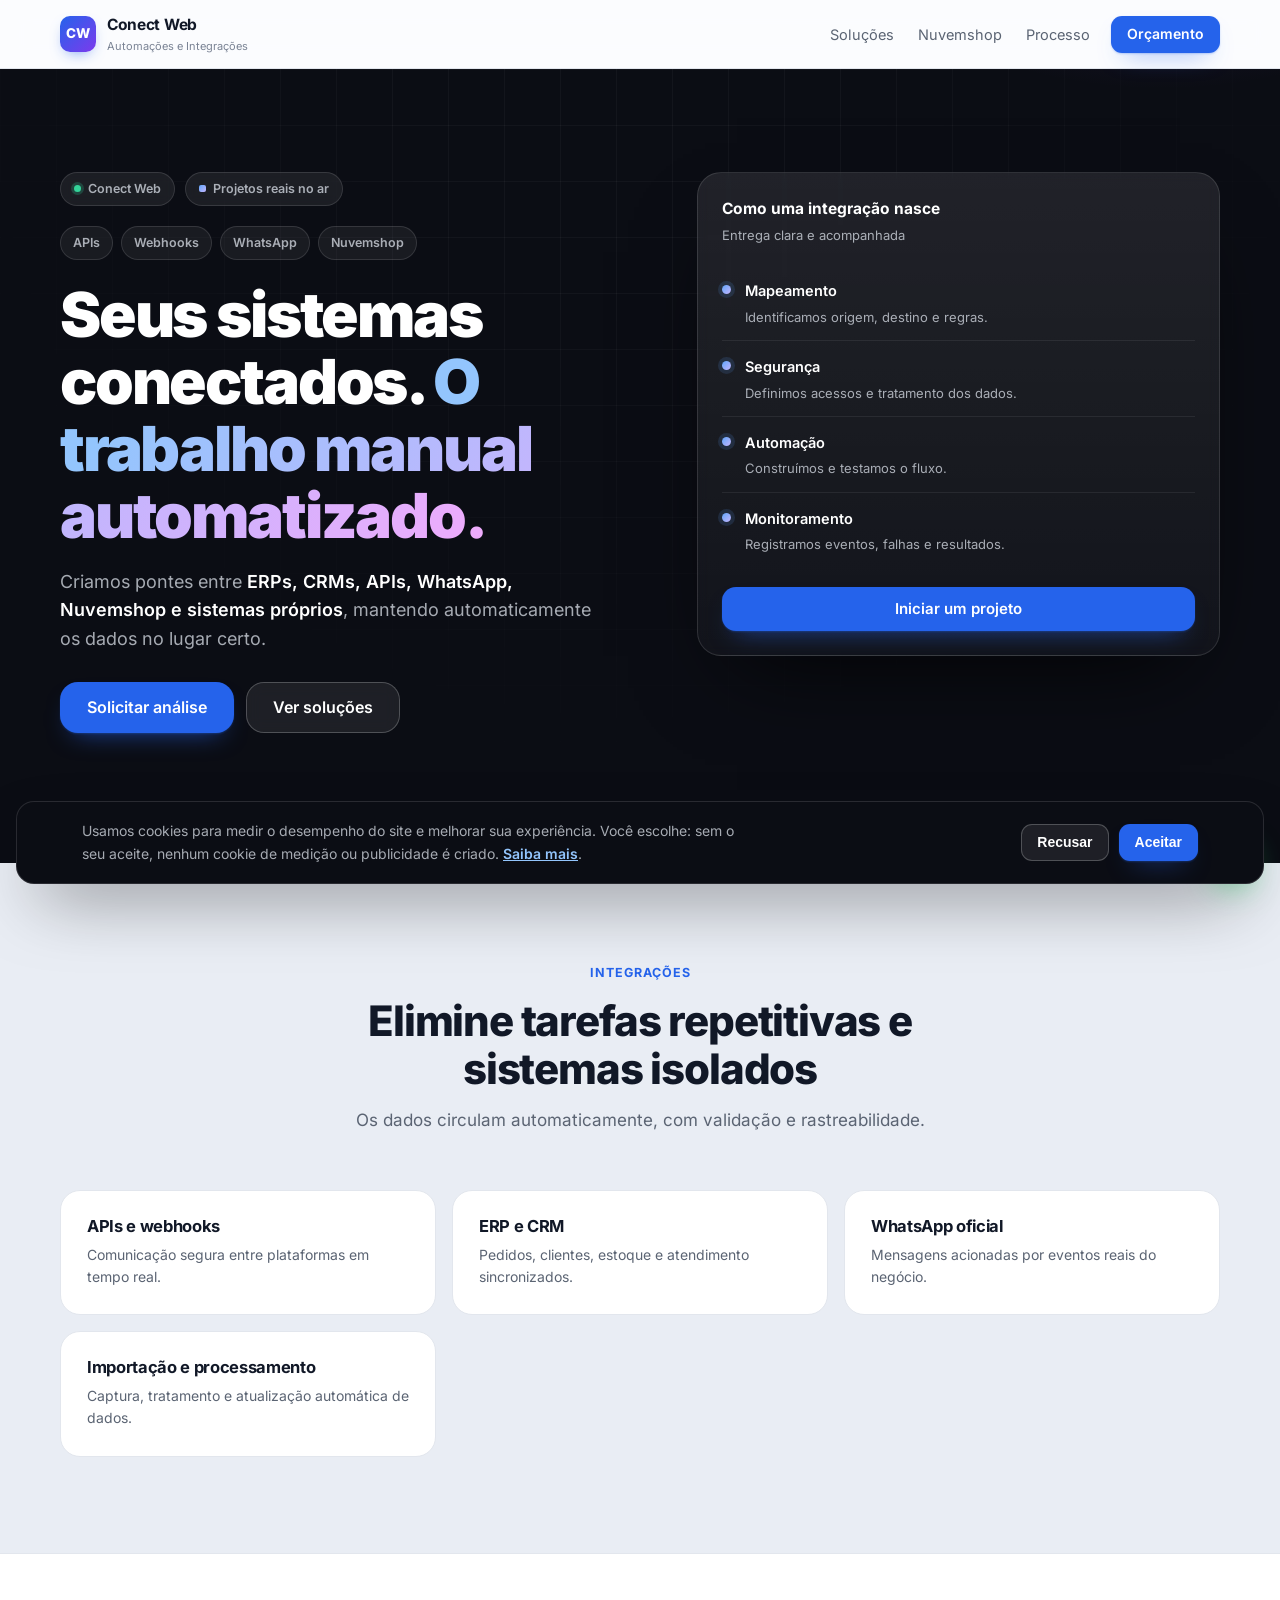
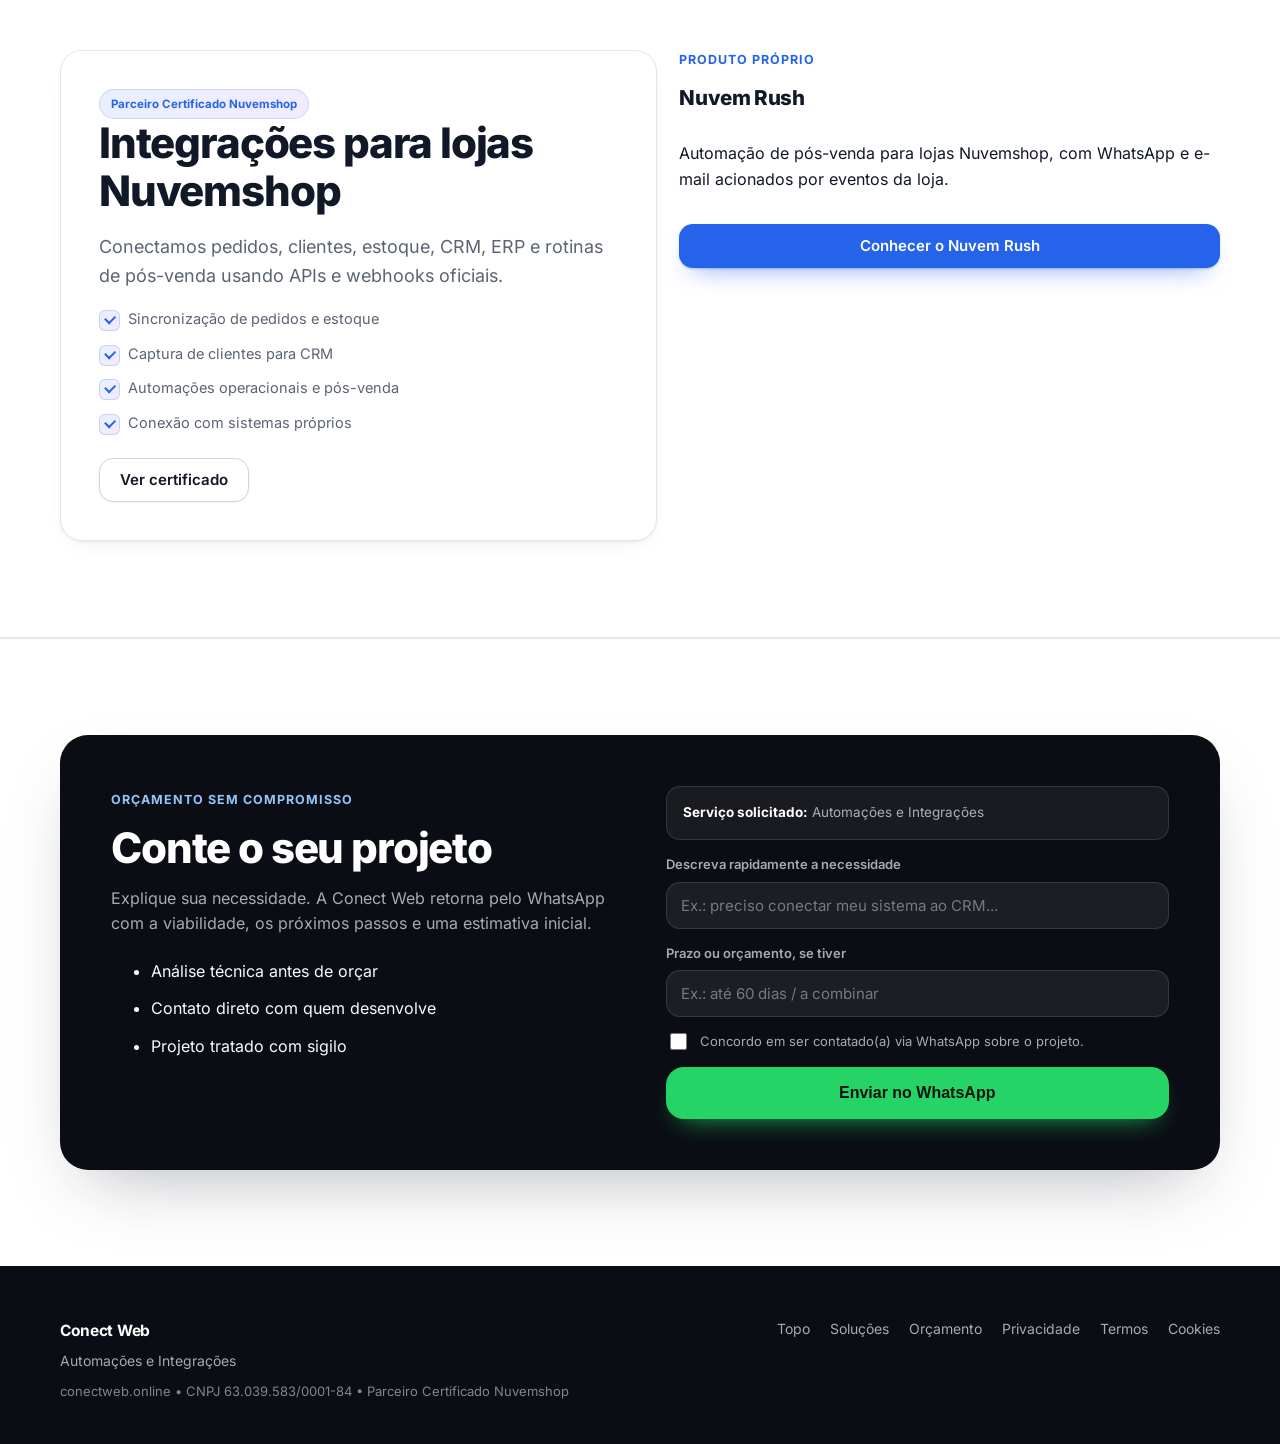
==== automacoes-e-integracoes/index.html @ 6674aeda "Sync site com producao, badge Hostinger e vitrine de produtos na home - Sincroniza repositorio local" ====
<!DOCTYPE html><html lang="pt-BR" class="no-js"><head><meta charset="utf-8"><meta name="viewport" content="width=device-width,initial-scale=1"><script>document.documentElement.classList.remove('no-js');document.documentElement.classList.add('js')</script><title>Automações e Integrações de Sistemas | Conect Web</title><meta name="description" content="Integrações por API e webhooks, automação de processos, WhatsApp, ERPs, CRMs e soluções para Nuvemshop."><link rel="canonical" href="https://conectweb.online/automacoes-e-integracoes/"><meta property="og:type" content="website"><meta property="og:locale" content="pt_BR"><meta property="og:site_name" content="Conect Web"><meta property="og:title" content="Automações e Integrações de Sistemas | Conect Web"><meta property="og:description" content="Integrações por API e webhooks, automação de processos, WhatsApp, ERPs, CRMs e soluções para Nuvemshop."><meta property="og:url" content="https://conectweb.online/automacoes-e-integracoes/"><meta property="og:image" content="https://conectweb.online/og.png"><link rel="icon" href="/favicon.png"><link rel="apple-touch-icon" href="/apple-touch-icon.png"><link rel="stylesheet" href="/styles.css?v=6"><script src="/consent.js" defer></script></head><body data-service="automacao">
<header class="topbar"><div class="container topbar__inner">
  <a class="brand" href="/" aria-label="Conect Web — início"><span class="brand__logo">CW</span><span class="brand__text"><strong>Conect Web</strong><small>Automações e Integrações</small></span></a>
  <nav class="nav" aria-label="Navegação principal"><a href="#solucoes">Soluções</a><a href="#nuvemshop">Nuvemshop</a><a href="#processo">Processo</a><a class="btn btn--sm btn--primary" href="#contato">Orçamento</a></nav>
  <button class="menu" type="button" aria-label="Abrir menu" aria-expanded="false" data-menu-btn><span></span><span></span><span></span></button>
</div><div class="mobile" data-mobile-menu hidden><div class="container mobile__inner"><a href="#solucoes">Soluções</a><a href="#nuvemshop">Nuvemshop</a><a href="#processo">Processo</a><a class="btn btn--primary" href="#contato">Orçamento</a></div></div></header><main id="top" class="hero"><div class="container hero__grid"><section><div class="badge-row"><span class="live-badge"><span class="dot"></span> Conect Web</span><span class="partner-badge">Projetos reais no ar</span></div><div class="chips"><span class="chip">APIs</span><span class="chip">Webhooks</span><span class="chip">WhatsApp</span><span class="chip">Nuvemshop</span></div><h1>Seus sistemas conectados. <span class="u">O trabalho manual automatizado.</span></h1><p class="lead">Criamos pontes entre <b>ERPs, CRMs, APIs, WhatsApp, Nuvemshop e sistemas próprios</b>, mantendo automaticamente os dados no lugar certo.</p><div class="hero__cta"><a class="btn btn--primary btn--lg" href="#contato">Solicitar análise</a><a class="btn btn--ghost btn--lg" href="#solucoes">Ver soluções</a></div></section><aside id="processo" class="hero__right" aria-label="Resumo do processo"><div class="panel"><div class="panel__head"><strong>Como uma integração nasce</strong><span>Entrega clara e acompanhada</span></div><div class="steps"><div class="step"><div class="step__dot"></div><div><strong>Mapeamento</strong><p>Identificamos origem, destino e regras.</p></div></div><div class="step"><div class="step__dot"></div><div><strong>Segurança</strong><p>Definimos acessos e tratamento dos dados.</p></div></div><div class="step"><div class="step__dot"></div><div><strong>Automação</strong><p>Construímos e testamos o fluxo.</p></div></div><div class="step"><div class="step__dot"></div><div><strong>Monitoramento</strong><p>Registramos eventos, falhas e resultados.</p></div></div></div><a class="btn btn--primary btn--block" href="#contato">Iniciar um projeto</a></div></aside></div></main><section id="solucoes" class="section"><div class="container"><header class="section__head"><span class="eyebrow">Integrações</span><h2>Elimine tarefas repetitivas e sistemas isolados</h2><p>Os dados circulam automaticamente, com validação e rastreabilidade.</p></header><div class="solgrid"><article class="sol"><h3>APIs e webhooks</h3><p>Comunicação segura entre plataformas em tempo real.</p></article><article class="sol"><h3>ERP e CRM</h3><p>Pedidos, clientes, estoque e atendimento sincronizados.</p></article><article class="sol"><h3>WhatsApp oficial</h3><p>Mensagens acionadas por eventos reais do negócio.</p></article><article class="sol"><h3>Importação e processamento</h3><p>Captura, tratamento e atualização automática de dados.</p></article></div></div></section><section id="nuvemshop" class="section section--alt"><div class="container"><div class="sys"><div class="sys__main"><span class="pill pill--nuvem">Parceiro Certificado Nuvemshop</span><h2>Integrações para lojas Nuvemshop</h2><p class="lead">Conectamos pedidos, clientes, estoque, CRM, ERP e rotinas de pós-venda usando APIs e webhooks oficiais.</p><ul class="sys__list"><li>Sincronização de pedidos e estoque</li><li>Captura de clientes para CRM</li><li>Automações operacionais e pós-venda</li><li>Conexão com sistemas próprios</li></ul><a class="btn btn--ghost" href="/certificado-nuvemshop.pdf" target="_blank" rel="noopener">Ver certificado</a></div><aside class="sys__side" aria-label="Produto Nuvem Rush"><span class="eyebrow">Produto próprio</span><h3>Nuvem Rush</h3><p>Automação de pós-venda para lojas Nuvemshop, com WhatsApp e e-mail acionados por eventos da loja.</p><a class="btn btn--primary btn--block" href="https://nuvemrush.com.br" target="_blank" rel="noopener">Conhecer o Nuvem Rush</a></aside></div></div></section><section id="contato" class="section section--cta"><div class="container cta"><div class="cta__left"><span class="eyebrow">Orçamento sem compromisso</span><h2>Conte o seu projeto</h2><p>Explique sua necessidade. A Conect Web retorna pelo WhatsApp com a viabilidade, os próximos passos e uma estimativa inicial.</p><ul class="cta__bullets"><li>Análise técnica antes de orçar</li><li>Contato direto com quem desenvolve</li><li>Projeto tratado com sigilo</li></ul></div><form class="form" data-lead-form><input type="hidden" name="tipo" value="Automação ou integração"><div class="cta__note"><strong>Serviço solicitado:</strong> Automações e Integrações</div><label>Descreva rapidamente a necessidade<input type="text" name="descricao" placeholder="Ex.: preciso conectar meu sistema ao CRM..." required></label><label>Prazo ou orçamento, se tiver<input type="text" name="prazo" placeholder="Ex.: até 60 dias / a combinar"></label><label class="check"><input type="checkbox" name="aceite" required><span>Concordo em ser contatado(a) via WhatsApp sobre o projeto.</span></label><button class="btn btn--wa btn--lg btn--block" type="submit" data-event="lead_submit">Enviar no WhatsApp</button></form></div></section>
<footer class="footer"><div class="container footer__inner"><div><strong>Conect Web</strong><p>Automações e Integrações</p><small>conectweb.online • CNPJ 63.039.583/0001-84 • Parceiro Certificado Nuvemshop</small></div><div class="footer__links"><a href="#top">Topo</a><a href="#solucoes">Soluções</a><a href="#contato">Orçamento</a><a href="/privacidade/">Privacidade</a><a href="/termos/">Termos</a><a href="/cookies/">Cookies</a></div></div></footer>
<a class="wa-float" href="#" data-wa-btn data-event="click_whatsapp_float" aria-label="Falar no WhatsApp"><span aria-hidden="true">◉</span></a><script src="/script.js" defer></script></body></html>
---- styles.css ----
/* =============================================================
   Conect Web — styles.css (v3)
   Redesign premium: base clara + hero/CTA escuros.
   Mapeado sobre as MESMAS classes do HTML atual (nada de markup
   foi removido) — referencia de qualidade: Linear / Vercel / Stripe.
   ============================================================= */

:root{
  /* Superficies claras — base cinza com cards brancos por cima,
     o que cria profundidade em vez de um branco chapado. */
  --bg:#E9EDF4;        /* fundo da pagina (cinza fechado) */
  --bg-subtle:#FFFFFF; /* secoes alternadas (brancas) */
  --bg-muted:#EDF0F5;  /* chips e caixas internas */
  --line:#E2E6ED;
  --line2:#CFD5DF;

  /* Superficies escuras (hero, CTA) */
  --dark:#0B0D14;
  --dark-line:rgba(255,255,255,.12);
  --dark-text:#F8FAFC;
  --dark-muted:rgba(226,232,240,.72);

  /* Texto */
  --text:#111827;
  --muted:#5B6473;
  --muted2:#7A8394;

  /* Marca */
  --brand:#2563EB;
  --brand-ink:#1D4ED8;
  --brand2:#7C3AED;
  --ok:#059669;
  --grad:linear-gradient(135deg, var(--brand), var(--brand2));
  --grad-soft:linear-gradient(140deg, rgba(37,99,235,.10), rgba(124,58,237,.10));

  /* Elevacao */
  --shadow-xs:0 1px 2px rgba(17,24,39,.05);
  --shadow-sm:0 1px 3px rgba(17,24,39,.06), 0 8px 24px -12px rgba(17,24,39,.10);
  --shadow:0 2px 6px rgba(17,24,39,.06), 0 18px 40px -20px rgba(17,24,39,.18);
  --shadow-lg:0 30px 70px -30px rgba(17,24,39,.35);

  --max:1160px;
  --radius:16px;
  --ring:0 0 0 3px rgba(37,99,235,.35);
}

/* Inter auto-hospedada (subset latino) — sem dependencia de terceiros. */
@font-face{ font-family:"Inter"; font-style:normal; font-weight:400; font-display:swap; src:url("/fonts/inter-400.woff2") format("woff2"); }
@font-face{ font-family:"Inter"; font-style:normal; font-weight:600; font-display:swap; src:url("/fonts/inter-600.woff2") format("woff2"); }
@font-face{ font-family:"Inter"; font-style:normal; font-weight:700; font-display:swap; src:url("/fonts/inter-700.woff2") format("woff2"); }
@font-face{ font-family:"Inter"; font-style:normal; font-weight:800; font-display:swap; src:url("/fonts/inter-800.woff2") format("woff2"); }
@font-face{ font-family:"Inter"; font-style:normal; font-weight:900; font-display:swap; src:url("/fonts/inter-900.woff2") format("woff2"); }

/* Fallback com metricas do Inter — elimina o salto de layout (CLS). */
@font-face{
  font-family:"Inter Fallback"; src:local("Arial");
  ascent-override:90.20%; descent-override:22.48%;
  line-gap-override:0.00%; size-adjust:107.40%;
}

*{ box-sizing:border-box; }
html{ scroll-behavior:smooth; -webkit-text-size-adjust:100%; }
/* Rede de seguranca: nada rola horizontalmente no mobile */
html, body{ max-width:100%; overflow-x:hidden; }
img, svg, table{ max-width:100%; }

body{
  margin:0;
  font-family:Inter,"Inter Fallback",system-ui,-apple-system,"Segoe UI",Roboto,Arial,sans-serif;
  background-color:var(--bg);
  color:var(--text);
  line-height:1.6;
  -webkit-font-smoothing:antialiased;
  text-rendering:optimizeLegibility;
}

a{ color:inherit; text-decoration:none; }
img{ max-width:100%; display:block; }
::selection{ background:rgba(37,99,235,.16); }
.container{ width:min(var(--max),92%); margin:0 auto; }
section[id], main[id]{ scroll-margin-top:80px; }

:focus{ outline:none; }
:focus-visible{ box-shadow:var(--ring); border-radius:8px; outline:2px solid transparent; }

/* Animacao de entrada 100% CSS: roda no load e SEMPRE termina visivel. */
@keyframes revealUp{ from{ opacity:0; transform:translateY(14px); } to{ opacity:1; transform:none; } }
.reveal{ animation:revealUp .55s cubic-bezier(.22,.61,.36,1) both; }

@media (prefers-reduced-motion: reduce){
  *{ animation:none !important; transition:none !important; scroll-behavior:auto !important; }
}

/* =============================================================
   Tipografia e secoes
   ============================================================= */
h1,h2,h3,h4{ margin:0; letter-spacing:-.028em; line-height:1.14; font-weight:800; }
h1{ font-size:clamp(36px,5.2vw,62px); font-weight:900; letter-spacing:-.035em; line-height:1.08; }
h2{ font-size:clamp(27px,3.4vw,42px); }
h3{ font-size:clamp(18px,1.6vw,21px); letter-spacing:-.02em; }

.section{ padding:clamp(60px,7.5vw,108px) 0; }
.section--alt{ background:var(--bg-subtle); border-block:1px solid var(--line); }
.section__head{ max-width:660px; margin:0 auto clamp(34px,4.6vw,56px); text-align:center; }
.section__head h2{ margin:12px 0 14px; }
.section__head p{ margin:0; font-size:17px; color:var(--muted); }

.eyebrow{
  display:inline-block; font-size:12.5px; font-weight:700;
  letter-spacing:.08em; text-transform:uppercase; color:var(--brand);
}
.lead{ font-size:clamp(16px,1.4vw,18.5px); color:var(--muted); }
.lead b{ color:var(--text); font-weight:600; }
.link{ color:var(--brand); font-weight:600; }
.link:hover{ text-decoration:underline; }

/* =============================================================
   Botoes
   ============================================================= */
.btn{
  --btn-bg:transparent; --btn-fg:var(--text); --btn-bd:transparent;
  display:inline-flex; align-items:center; justify-content:center; gap:9px;
  padding:12px 20px; border-radius:14px;
  font-size:15px; font-weight:600; line-height:1.2; white-space:nowrap;
  background:var(--btn-bg); color:var(--btn-fg); border:1px solid var(--btn-bd);
  cursor:pointer;
  transition:transform .16s ease, box-shadow .2s ease, background .2s ease, border-color .2s ease;
}
.btn:hover{ transform:translateY(-1px); }
.btn:active{ transform:translateY(0); }
.btn--sm{ padding:9px 15px; font-size:14px; border-radius:11px; }
.btn--lg{ padding:15px 26px; font-size:16px; border-radius:18px; }
.btn--block{ width:100%; }
.btn--primary{ --btn-bg:var(--brand); --btn-fg:#fff; box-shadow:0 1px 2px rgba(37,99,235,.28), 0 12px 26px -14px rgba(37,99,235,.75); }
.btn--primary:hover{ --btn-bg:var(--brand-ink); }
.btn--ghost{ --btn-bg:#fff; --btn-fg:var(--text); --btn-bd:var(--line2); box-shadow:var(--shadow-xs); }
.btn--ghost:hover{ --btn-bd:#C9CDD4; }
.btn--wa{ --btn-bg:#25D366; --btn-fg:#04140A; box-shadow:0 12px 26px -14px rgba(37,211,102,.9); }

/* Botoes sobre fundo escuro (hero e CTA) */
.hero .btn--ghost, .cta .btn--ghost{
  --btn-bg:rgba(255,255,255,.08); --btn-fg:#fff; --btn-bd:rgba(255,255,255,.22);
  backdrop-filter:blur(8px); box-shadow:none;
}
.hero .btn--ghost:hover, .cta .btn--ghost:hover{ --btn-bg:rgba(255,255,255,.14); --btn-bd:rgba(255,255,255,.34); }

/* =============================================================
   Topbar
   ============================================================= */
.topbar{
  position:sticky; top:0; z-index:60;
  background:rgba(255,255,255,.82);
  backdrop-filter:saturate(180%) blur(14px);
  border-bottom:1px solid var(--line);
}
.topbar__inner{ display:flex; align-items:center; justify-content:space-between; gap:16px; padding:13px 0; }
.brand{ display:inline-flex; align-items:center; gap:11px; flex-shrink:0; }
/* Impede a marca de quebrar em varias linhas quando o menu esta cheio */
.brand__text strong, .brand__text small{ white-space:nowrap; }
.brand__logo{
  width:36px; height:36px; border-radius:10px; display:grid; place-items:center;
  background:var(--grad); color:#fff; font-weight:800; font-size:13.5px; letter-spacing:-.02em;
  box-shadow:0 6px 16px -8px rgba(37,99,235,.9);
}
.brand__text strong{ display:block; font-weight:700; font-size:15.5px; letter-spacing:-.02em; }
.brand__text small{ display:block; font-size:11px; font-weight:500; color:var(--muted2); }

.nav{ display:flex; align-items:center; gap:2px; }
.nav a:not(.btn){
  padding:8px 11px; border-radius:9px; white-space:nowrap;
  font-size:14.5px; font-weight:500; color:var(--muted);
  transition:color .16s ease, background .16s ease;
}
.nav a:not(.btn):hover{ color:var(--text); background:var(--bg-muted); }
.nav .btn{ margin-left:8px; }

.menu{
  display:none; place-items:center; width:40px; height:40px;
  background:#fff; border:1px solid var(--line2); border-radius:10px; cursor:pointer;
}
.menu span{ display:block; width:16px; height:1.5px; background:var(--text); margin:3px 0; border-radius:2px; }

.mobile{ border-top:1px solid var(--line); background:#fff; }
.mobile__inner{ display:flex; flex-direction:column; gap:2px; padding:12px 0 18px; }
.mobile a:not(.btn){ padding:12px 10px; border-radius:10px; font-weight:600; color:var(--muted); }
.mobile a:not(.btn):hover{ background:var(--bg-muted); color:var(--text); }
.mobile .btn{ margin-top:10px; }

/* =============================================================
   Hero (escuro, com glow e grade sutil)
   ============================================================= */
.hero{
  position:relative; overflow:hidden;
  background:var(--dark); color:var(--dark-text);
  padding:clamp(64px,8vw,110px) 0 clamp(70px,8vw,104px);
}
.hero::before{
  content:""; position:absolute; inset:-40% -10% auto; height:120%;
  background:
    radial-gradient(680px 380px at 20% 8%, rgba(37,99,235,.30), transparent 62%),
    radial-gradient(560px 340px at 84% 14%, rgba(124,58,237,.24), transparent 60%);
  pointer-events:none;
}
.hero::after{
  content:""; position:absolute; inset:0;
  background-image:linear-gradient(rgba(255,255,255,.035) 1px, transparent 1px),
                   linear-gradient(90deg, rgba(255,255,255,.035) 1px, transparent 1px);
  background-size:56px 56px;
  mask-image:radial-gradient(circle at 50% 0%, #000 22%, transparent 72%);
  pointer-events:none;
}
.hero > .container{ position:relative; z-index:1; }
.hero__grid{ display:grid; grid-template-columns:1.05fr .95fr; gap:clamp(32px,4.6vw,60px); align-items:start; }
.hero h1{ color:#fff; margin:0 0 18px; }
.hero h1 .u{
  background:linear-gradient(120deg,#93C5FD 10%,#C4B5FD 58%,#F0ABFC 100%);
  -webkit-background-clip:text; background-clip:text; -webkit-text-fill-color:transparent;
}
.hero .lead{ color:var(--dark-muted); max-width:540px; margin:0 0 28px; }
.hero .lead b{ color:#fff; }
.hero__cta{ display:flex; gap:12px; flex-wrap:wrap; margin-bottom:28px; }

/* Badges do hero */
.badge-row{ display:flex; align-items:center; gap:10px; flex-wrap:wrap; margin-bottom:20px; }
.live-badge, .partner-badge{
  display:inline-flex; align-items:center; gap:7px;
  padding:6px 13px; border-radius:999px; font-size:12.5px; font-weight:600;
  background:rgba(255,255,255,.07); border:1px solid var(--dark-line); color:var(--dark-muted);
  backdrop-filter:blur(6px);
}
.live-badge .dot{ width:7px; height:7px; border-radius:50%; background:#34D399; box-shadow:0 0 0 3px rgba(52,211,153,.22); }
.partner-badge::before{
  content:""; width:7px; height:7px; border-radius:2px;
  background:linear-gradient(135deg,#60A5FA,#C4B5FD);
}

.chips{ display:flex; gap:8px; flex-wrap:wrap; margin-bottom:22px; }
.chip{
  font-size:12.5px; font-weight:600; color:var(--dark-muted);
  padding:6px 12px; border-radius:999px;
  background:rgba(255,255,255,.06); border:1px solid var(--dark-line);
}

.stats{ display:grid; grid-template-columns:repeat(3,1fr); gap:12px; margin-bottom:20px; }
.stat{ padding:14px 16px; border-radius:14px; background:rgba(255,255,255,.05); border:1px solid var(--dark-line); }
.stat strong{ display:block; font-size:14.5px; font-weight:700; color:#fff; }
.stat span{ display:block; font-size:12.5px; color:var(--dark-muted); margin-top:3px; }

.trustline{ display:flex; gap:18px; flex-wrap:wrap; font-size:13.5px; font-weight:500; color:var(--dark-muted); }
.trustline span{ position:relative; padding-left:23px; }
.trustline span::before{
  content:""; position:absolute; left:0; top:5px; width:15px; height:9px;
  border-left:2px solid #34D399; border-bottom:2px solid #34D399;
  transform:rotate(-45deg); border-radius:1px;
}

/* Painel do hero */
.hero__right{ position:relative; }
.panel{
  border-radius:24px; padding:24px;
  background:linear-gradient(180deg, rgba(255,255,255,.09), rgba(255,255,255,.03));
  border:1px solid var(--dark-line);
  box-shadow:0 40px 90px -40px rgba(0,0,0,.9);
  backdrop-filter:blur(6px);
}
.panel__head strong{ display:block; font-size:15.5px; font-weight:700; color:#fff; }
.panel__head span{ display:block; font-size:13px; color:var(--dark-muted); margin-top:3px; }
.steps{ margin:20px 0; display:flex; flex-direction:column; }
.step{ display:flex; gap:14px; padding:13px 0; border-bottom:1px solid rgba(255,255,255,.07); }
.step:last-child{ border-bottom:none; }
.step__dot{
  width:9px; height:9px; border-radius:50%; margin-top:7px; flex-shrink:0;
  background:linear-gradient(135deg,#60A5FA,#C4B5FD); box-shadow:0 0 0 4px rgba(96,165,250,.14);
}
.step strong{ font-size:14.5px; font-weight:600; color:#fff; }
.step p{ margin:3px 0 0; font-size:13px; color:var(--dark-muted); line-height:1.55; }

/* =============================================================
   Faixa de prova social
   ============================================================= */
.proof{ padding:28px 0 0; }
.proof__inner{
  display:flex; align-items:center; justify-content:center; gap:12px 26px; flex-wrap:wrap;
  padding:18px 24px; border-radius:18px;
  background:var(--bg-subtle); border:1px solid var(--line);
}
.proof__label{ font-size:12px; font-weight:700; letter-spacing:.08em; text-transform:uppercase; color:var(--muted2); }
.proof__item{ display:inline-flex; align-items:center; gap:8px; font-size:14.5px; font-weight:600; color:var(--muted); }
.proof__item .pdot{ width:6px; height:6px; border-radius:50%; background:var(--brand); }
.proof__sep{ width:1px; height:16px; background:var(--line2); }

/* =============================================================
   Blocos de destaque (Sistemas / Integracao / Nuvemshop / Trafego)
   ============================================================= */
.sys, .integ, .nuvem{
  display:grid; grid-template-columns:1.05fr .95fr; gap:22px; align-items:stretch;
}
.sys__main, .integ__main, .nuvem__main{
  padding:clamp(24px,3vw,38px); border-radius:22px;
  background:#fff; border:1px solid var(--line); box-shadow:var(--shadow-sm);
}
.sys__main h3, .integ__main h3, .nuvem__main h3{ font-size:clamp(20px,2vw,25px); margin:0 0 12px; }
.sys__lead, .integ__lead, .nuvem__lead{ color:var(--muted); font-size:15.5px; margin:0 0 22px; }
.sys__lead b, .integ__lead b, .nuvem__lead b{ color:var(--text); font-weight:600; }

/* Listas com marcador de check */
.sys__list, .integ__list, .checklist{ list-style:none; padding:0; margin:0 0 24px; display:grid; gap:12px; }
.integ__list{ grid-template-columns:1fr 1fr; }
.sys__list li, .integ__list li, .checklist li{
  position:relative; padding-left:29px; font-size:14.5px; color:var(--muted); line-height:1.55;
}
.sys__list li b, .integ__list li b, .checklist li b{ color:var(--text); font-weight:600; }
.sys__list li::before, .integ__list li::before, .checklist li::before{
  content:""; position:absolute; left:0; top:2px;
  width:19px; height:19px; border-radius:6px;
  background:var(--grad-soft); border:1px solid rgba(37,99,235,.20);
}
.sys__list li::after, .integ__list li::after, .checklist li::after{
  content:""; position:absolute; left:5.5px; top:7px;
  width:8px; height:4.5px; border-left:2px solid var(--brand); border-bottom:2px solid var(--brand);
  transform:rotate(-45deg);
}
.sys__cta{ display:flex; gap:12px; flex-wrap:wrap; }

/* Coluna lateral */
.sys__side{ display:flex; flex-direction:column; gap:16px; }
.sys__case, .integ__case, .nuvem__cert{
  padding:clamp(22px,2.6vw,30px); border-radius:22px;
  background:var(--bg-muted); border:1px solid var(--line);
}
.sys__case{ flex:1; }
.sys__case strong{ display:block; font-size:19px; font-weight:800; letter-spacing:-.02em; }
.sys__case p{ color:var(--muted); font-size:14px; margin:8px 0 14px; }
.sys__note{ padding:18px; border-radius:16px; background:#fff; border:1px solid var(--line); }
.sys__note strong{ display:block; font-size:14.5px; font-weight:700; margin-bottom:4px; }
.sys__note p{ margin:0; font-size:13px; color:var(--muted); }
.integ__case h4{ font-size:16.5px; font-weight:700; margin:0 0 16px; }

/* Cartao do certificado Nuvemshop */
.nuvem__cert{
  display:flex; flex-direction:column; justify-content:center; text-align:center;
  background:var(--dark); border-color:transparent; color:var(--dark-text);
  box-shadow:var(--shadow-lg);
}
.nuvem__seal{
  display:inline-block; align-self:center; margin-bottom:18px;
  font-size:11.5px; font-weight:700; letter-spacing:.10em; text-transform:uppercase;
  color:#93C5FD; padding:7px 15px; border-radius:999px;
  background:rgba(96,165,250,.12); border:1px solid rgba(96,165,250,.32);
}
.nuvem__title{ display:block; font-size:18px; font-weight:800; color:#fff; letter-spacing:-.02em; }
.nuvem__who{ color:var(--dark-muted); font-size:14.5px; margin:10px 0 0; }
.nuvem__who b{ color:#fff; font-size:18px; font-weight:700; }
.nuvem__div{ height:1px; background:var(--dark-line); margin:20px auto; width:70%; }
.nuvem__desc{ color:rgba(226,232,240,.6); font-size:12.5px; margin:0; }
.pill--nuvem{ background:var(--grad-soft); border-color:rgba(37,99,235,.22); color:var(--brand); }

/* =============================================================
   Grid de solucoes
   ============================================================= */
.solgrid{ display:grid; grid-template-columns:repeat(3,1fr); gap:16px; }
.sol{
  padding:26px; border-radius:20px;
  background:#fff; border:1px solid var(--line);
  transition:border-color .2s ease, box-shadow .25s ease, transform .2s ease;
}
.sol:hover{ border-color:var(--line2); box-shadow:var(--shadow-sm); transform:translateY(-3px); }
.sol__ico{
  width:42px; height:42px; border-radius:12px; display:grid; place-items:center;
  margin-bottom:16px; font-size:15px; font-weight:800; letter-spacing:-.02em;
  color:var(--brand); background:var(--grad-soft); border:1px solid rgba(37,99,235,.16);
  font-variant-numeric:tabular-nums;
}
.sol h3{ font-size:16.5px; font-weight:700; margin:0 0 8px; }
.sol p{ margin:0; font-size:14px; color:var(--muted); line-height:1.6; }

/* =============================================================
   Problemas -> Solucao (diagnostico)
   ============================================================= */
.probgrid{ display:grid; grid-template-columns:repeat(2,1fr); gap:16px; }
.prob{
  position:relative; padding:26px 26px 24px; border-radius:20px;
  background:#fff; border:1px solid var(--line);
  transition:border-color .2s ease, box-shadow .25s ease, transform .2s ease;
}
.prob:hover{ border-color:var(--line2); box-shadow:var(--shadow-sm); transform:translateY(-2px); }
.prob__tag{
  display:inline-block; font-size:12px; font-weight:700; letter-spacing:.04em;
  color:var(--muted2); text-transform:uppercase; margin-bottom:10px;
}
.prob__desc{ margin:0 0 16px; font-size:14.5px; color:var(--muted); line-height:1.6; }
.prob__arrow{ font-size:15px; color:var(--brand); margin-bottom:8px; }
.prob__sol{ margin:0; font-size:15px; font-weight:700; color:var(--text); letter-spacing:-.01em; }

/* =============================================================
   Diagrama de fluxo (arquitetura simplificada)
   ============================================================= */
.flow{ display:flex; flex-wrap:wrap; align-items:center; gap:8px; margin-bottom:14px; }
.flow__node{
  font-size:12px; font-weight:700; padding:8px 12px; border-radius:999px;
  background:rgba(255,255,255,.07); border:1px solid var(--dark-line); color:#fff;
  white-space:nowrap;
}
.flow__arrow{ color:var(--dark-muted); font-size:13px; flex-shrink:0; }
.pmock .flow__node{ background:#fff; border:1px solid var(--line); color:var(--text); }
.pmock .flow__arrow{ color:var(--muted2); }

/* =============================================================
   Diferenciais
   ============================================================= */
.diffgrid{ display:grid; grid-template-columns:repeat(3,1fr); gap:16px; margin-bottom:30px; }
.diff{
  position:relative; padding:22px 22px 22px 54px; border-radius:18px;
  background:#fff; border:1px solid var(--line);
}
.diff::before{
  content:""; position:absolute; left:20px; top:24px;
  width:20px; height:20px; border-radius:6px;
  background:var(--grad-soft); border:1px solid rgba(37,99,235,.20);
}
.diff::after{
  content:""; position:absolute; left:26px; top:29px;
  width:8px; height:4.5px; border-left:2px solid var(--brand); border-bottom:2px solid var(--brand);
  transform:rotate(-45deg);
}
.diff strong{ display:block; font-size:15px; font-weight:700; margin-bottom:5px; }
.diff p{ margin:0; font-size:13.5px; color:var(--muted); line-height:1.55; }

/* =============================================================
   Stack de tecnologias
   ============================================================= */
.stack{ text-align:center; }
.stack__label{
  display:block; font-size:12px; font-weight:700; letter-spacing:.08em;
  text-transform:uppercase; color:var(--muted2); margin-bottom:16px;
}
.stack__chips{ display:flex; flex-wrap:wrap; gap:9px; justify-content:center; }
.tchip{
  font-size:13.5px; font-weight:600; padding:9px 16px; border-radius:999px;
  background:#fff; border:1px solid var(--line); color:var(--muted);
  transition:border-color .2s ease, color .2s ease, transform .2s ease;
}
.tchip:hover{ border-color:var(--line2); color:var(--text); transform:translateY(-2px); }

/* =============================================================
   Secao escura (vitrine de produtos)
   ============================================================= */
.section--dark{ background:var(--dark); color:var(--dark-text); }
.section--dark .section__head h2{ color:#fff; }
.section--dark .section__head p{ color:var(--dark-muted); }
.section--dark .eyebrow{ color:#93C5FD; }

.section--dark .product{
  background:rgba(255,255,255,.04); border-color:var(--dark-line); box-shadow:none;
}
.section--dark .product:hover{
  background:rgba(255,255,255,.06); border-color:rgba(255,255,255,.20); box-shadow:none;
}
.section--dark .product h3{ color:#fff; }
.section--dark .product__desc{ color:var(--dark-muted); }
.section--dark .tag{ background:rgba(255,255,255,.07); border-color:var(--dark-line); color:var(--dark-muted); }
.section--dark .pill{ background:rgba(96,165,250,.14); border-color:rgba(96,165,250,.30); color:#93C5FD; }
.section--dark .live-badge--light{
  background:rgba(52,211,153,.12); border-color:rgba(52,211,153,.30); color:#6EE7B7;
}
.section--dark .live-badge--light .dot{ background:#34D399; box-shadow:0 0 0 3px rgba(52,211,153,.20); }

/* Mockups claros passam a ler como escuros dentro da secao */
.section--dark .pmock{ background:rgba(255,255,255,.04); border-color:var(--dark-line); }
.section--dark .pmock__chip{ background:rgba(255,255,255,.08); border-color:var(--dark-line); color:var(--dark-muted); }
.section--dark .pmock__card{ background:rgba(255,255,255,.05); border-color:var(--dark-line); }
.section--dark .pmock__ico{ background:rgba(96,165,250,.18); color:#93C5FD; }
.section--dark .pmock__txt b{ color:#fff; }
.section--dark .pmock__txt span{ color:var(--dark-muted); }
.section--dark .pmock__kpi{ background:rgba(255,255,255,.05); border-color:var(--dark-line); }
.section--dark .pmock__kpi b{ color:#fff; }
.section--dark .pmock__kpi span{ color:var(--dark-muted); }

/* =============================================================
   Produtos proprios (destaque SaaS)
   ============================================================= */
.products{ display:grid; gap:20px; }
.product{
  display:grid; grid-template-columns:1fr 1fr; gap:clamp(24px,4vw,52px); align-items:center;
  padding:clamp(24px,3.2vw,42px); border-radius:26px;
  background:#fff; border:1px solid var(--line); box-shadow:var(--shadow-sm);
  transition:box-shadow .25s ease, transform .25s ease, border-color .25s ease;
}
.product:hover{ box-shadow:var(--shadow); transform:translateY(-2px); border-color:var(--line2); }
.product:nth-child(even) .product__media{ order:-1; }
.product__eyebrow{ display:flex; align-items:center; gap:9px; flex-wrap:wrap; margin-bottom:14px; }
.product h3{ font-size:clamp(22px,2.2vw,29px); margin:0 0 12px; }
.product__desc{ margin:0 0 18px; font-size:15.5px; color:var(--muted); line-height:1.65; }

/* Badge "em producao" sobre fundo claro */
.live-badge--light{
  background:rgba(5,150,105,.08); border-color:rgba(5,150,105,.26); color:var(--ok);
  backdrop-filter:none;
}
.live-badge--light .dot{ background:var(--ok); box-shadow:0 0 0 3px rgba(5,150,105,.16); }

/* Mockup ilustrativo de cada produto */
.pmock{
  display:grid; gap:11px; align-content:start;
  padding:20px; border-radius:20px; min-height:230px;
  background:var(--bg-muted); border:1px solid var(--line);
}
.pmock--dark{ background:var(--dark); border-color:transparent; color:var(--dark-text); box-shadow:var(--shadow-lg); }
.pmock__head{ display:flex; align-items:center; justify-content:space-between; gap:12px; }
.pmock__chip{
  display:inline-flex; align-items:center; padding:6px 11px; border-radius:999px;
  font-size:11.5px; font-weight:700; background:#fff; border:1px solid var(--line); color:var(--muted);
}
.pmock--dark .pmock__chip{ background:rgba(255,255,255,.08); border-color:var(--dark-line); color:var(--dark-muted); }
.pmock__card{
  display:flex; align-items:center; gap:12px;
  padding:14px; border-radius:14px; background:#fff; border:1px solid var(--line);
}
.pmock--dark .pmock__card{ background:rgba(255,255,255,.05); border-color:var(--dark-line); }
.pmock__ico{
  width:32px; height:32px; border-radius:10px; display:grid; place-items:center; flex-shrink:0;
  background:var(--grad-soft); color:var(--brand);
}
.pmock--dark .pmock__ico{ background:rgba(96,165,250,.18); color:#93C5FD; }
.pmock__ico svg{ width:16px; height:16px; }
.pmock__txt b{ display:block; font-size:13.5px; font-weight:700; }
.pmock__txt span{ display:block; font-size:12px; color:var(--muted); }
.pmock--dark .pmock__txt b{ color:#fff; }
.pmock--dark .pmock__txt span{ color:var(--dark-muted); }
.pmock__grid{ display:grid; grid-template-columns:repeat(3,1fr); gap:10px; }
.pmock__kpi{ padding:12px 8px; border-radius:12px; text-align:center; background:#fff; border:1px solid var(--line); }
.pmock--dark .pmock__kpi{ background:rgba(255,255,255,.05); border-color:var(--dark-line); }
.pmock__kpi b{ display:block; font-size:13.5px; font-weight:700; letter-spacing:-.02em; }
.pmock--dark .pmock__kpi b{ color:#fff; }
.pmock__kpi span{ display:block; font-size:10.5px; color:var(--muted); margin-top:2px; }
.pmock--dark .pmock__kpi span{ color:var(--dark-muted); }

/* =============================================================
   Vitrine "Tecnologia ConectWeb em acao"
   Composicao com telas de produto sobre fundo escuro — mockups
   de UI (sem dados/numeros reais ou inventados), nao cards de texto.
   ============================================================= */
.showcase{ display:flex; flex-direction:column; align-items:center; gap:44px; }
.showcase__stage{ position:relative; width:100%; max-width:760px; height:400px; margin:0 auto; }

.device{
  position:absolute; background:#fff; border-radius:14px; overflow:hidden;
  border:1px solid rgba(255,255,255,.08); box-shadow:0 30px 70px -25px rgba(0,0,0,.7);
  transition:transform .35s cubic-bezier(.22,.61,.36,1);
}

.device--laptop{ left:50%; top:6px; width:min(560px,72%); z-index:2; transform:translateX(-50%); }
.device--laptop:hover{ transform:translateX(-50%) translateY(-6px); }
.device__bar{ display:flex; align-items:center; gap:6px; padding:9px 12px; background:#EDEFF3; border-bottom:1px solid #E2E5EA; }
.device__bar span{ width:8px; height:8px; border-radius:50%; background:#D4D8DF; }
.device__url{ margin-left:6px; font-size:11px; color:#8A93A3; background:#fff; border:1px solid #E2E5EA; border-radius:6px; padding:3px 10px; flex:1; }
.device__screen{ padding:22px 20px; background:#fff; }
/* Reaproveita .flow/.flow__node existentes, versao clara p/ tela do dispositivo */
.device__screen .flow__node{ background:#F3F5F9; border-color:#E2E5EA; color:#374151; }
.device__screen .flow__arrow{ color:#9AA3B2; }

.device--phone{
  right:5%; bottom:-6%; width:130px; z-index:3;
  border-radius:26px; border:6px solid #14161C; box-shadow:0 30px 60px -20px rgba(0,0,0,.75);
}
.device--phone:hover{ transform:translateY(-6px); }
.device--phone .device__screen{ padding:15px 11px; min-height:216px; background:#F7F8FA; display:grid; gap:8px; align-content:start; }
.chatline{
  display:inline-block; max-width:90%; padding:8px 10px; border-radius:12px 12px 12px 3px;
  background:#fff; border:1px solid #E5E8ED; font-size:10.5px; color:#374151; line-height:1.4;
}
.chatline--out{ justify-self:end; border-radius:12px 12px 3px 12px; background:#DCFCE7; border-color:#BBF0CE; }

.device--card{ width:148px; padding:0; }
.device--card1{ left:1%; top:24%; transform:rotate(-6deg); z-index:1; }
.device--card1:hover{ transform:rotate(-6deg) translateY(-6px); }
.device--card2{ right:1%; top:2%; transform:rotate(5deg); z-index:1; }
.device--card2:hover{ transform:rotate(5deg) translateY(-6px); }
.device__mini{ padding:16px 14px; }
.device__mini-label{ font-size:10px; font-weight:700; letter-spacing:.04em; text-transform:uppercase; color:#4B5563; margin:0 0 10px; }
.bars{ display:flex; align-items:flex-end; gap:6px; height:56px; }
.bars span{ flex:1; background:linear-gradient(180deg,#C7D3EC,#E8ECF5); border-radius:3px 3px 0 0; }
.rows{ display:grid; gap:8px; }
.rows span{ display:block; height:9px; border-radius:4px; background:#EDEFF3; }
.rows span:nth-child(2){ width:82%; }
.rows span:nth-child(3){ width:58%; }

.showcase__labels{ display:flex; flex-wrap:wrap; gap:28px; justify-content:center; }
.showcase__label{ text-align:center; }
.showcase__label b{ display:block; color:#fff; font-weight:700; font-size:14px; letter-spacing:-.01em; }
.showcase__label small{ display:block; color:var(--dark-muted); font-size:11.5px; margin-top:3px; }

@media (max-width:720px){
  .showcase__stage{ position:static; height:auto; display:flex; flex-direction:column; align-items:center; gap:22px; }
  .device{ position:static !important; transform:none !important; width:min(320px,90%) !important; }
  .device--phone{ border-radius:22px; }
  .device:hover{ transform:none !important; }
}

/* =============================================================
   Parcerias oficiais (separado de tecnologias utilizadas)
   ============================================================= */
.partners{ display:grid; grid-template-columns:1fr 1fr; gap:20px; }
.partner{
  border-radius:22px; padding:clamp(28px,3.2vw,42px);
  display:flex; flex-direction:column; align-items:center; text-align:center; gap:14px;
}
.partner--seal{ background:var(--dark); color:var(--dark-text); box-shadow:var(--shadow-lg); }
.partner--seal .partner__eyebrow{
  font-size:11.5px; font-weight:700; letter-spacing:.10em; text-transform:uppercase;
  color:#93C5FD; padding:7px 15px; border-radius:999px;
  background:rgba(96,165,250,.12); border:1px solid rgba(96,165,250,.32);
}
.partner--seal h3{ color:#fff; margin:0; font-size:19px; }
.partner--seal p{ color:var(--dark-muted); margin:0; font-size:14.5px; max-width:36ch; }
.partner--badge{ background:#fff; border:1px solid var(--line); box-shadow:var(--shadow-sm); }
.partner__img{ width:150px; height:auto; margin:4px 0 2px; }
.partner--badge h3{ margin:0; font-size:19px; }
.partner--badge p{ margin:0; font-size:14.5px; color:var(--muted); max-width:36ch; }
.partner .link{ font-weight:700; font-size:14.5px; }

@media (max-width:900px){ .partners{ grid-template-columns:1fr; } }

/* =============================================================
   Portfolio
   ============================================================= */
.workgrid{ display:grid; grid-template-columns:repeat(3,1fr); gap:18px; }
.work{
  display:flex; flex-direction:column; padding:24px; border-radius:20px;
  background:#fff; border:1px solid var(--line);
  transition:border-color .2s ease, box-shadow .25s ease, transform .2s ease;
}
.work:hover{ border-color:var(--line2); box-shadow:var(--shadow); transform:translateY(-3px); }
.work__top{ display:flex; align-items:flex-start; justify-content:space-between; gap:12px; margin-bottom:14px; }
.work__title{ display:block; font-size:17px; font-weight:700; letter-spacing:-.02em; }
.work__sub{ margin:4px 0 0; font-size:12.5px; color:var(--muted2); }
.work__desc{ flex:1; margin:0 0 16px; font-size:14px; color:var(--muted); line-height:1.6; }
.work__tags{ display:flex; gap:7px; flex-wrap:wrap; margin-bottom:18px; }
.work__actions{ display:flex; gap:10px; flex-wrap:wrap; }
.work__actions .btn{ flex:1; }

.pill{
  display:inline-flex; align-items:center; padding:5px 11px; border-radius:999px;
  font-size:11.5px; font-weight:700; white-space:nowrap;
  background:var(--grad-soft); border:1px solid rgba(37,99,235,.18); color:var(--brand);
}
.tag{
  display:inline-flex; align-items:center; padding:5px 10px; border-radius:8px;
  font-size:12px; font-weight:600;
  background:var(--bg-muted); border:1px solid var(--line); color:var(--muted);
}

/* =============================================================
   Timeline / Processo
   ============================================================= */
.timeline{ display:grid; grid-template-columns:repeat(4,1fr); gap:18px; }
.tl{
  display:flex; gap:14px; align-items:flex-start; padding:22px; border-radius:18px;
  background:#fff; border:1px solid var(--line);
  transition:border-color .2s ease, box-shadow .25s ease;
}
.tl:hover{ border-color:var(--line2); box-shadow:var(--shadow-sm); }
.tl__n{
  width:32px; height:32px; flex-shrink:0; border-radius:10px; display:grid; place-items:center;
  background:var(--grad); color:#fff; font-weight:700; font-size:14px;
  box-shadow:0 8px 18px -10px rgba(37,99,235,.9);
}
.tl strong{ display:block; font-size:15px; font-weight:700; letter-spacing:-.015em; }
.tl p{ margin:4px 0 0; font-size:13.5px; color:var(--muted); line-height:1.55; }

/* =============================================================
   CTA escuro + formulario
   ============================================================= */
.section--cta{ background:var(--bg-subtle); border-top:1px solid var(--line); }
.cta{
  position:relative; overflow:hidden;
  display:grid; grid-template-columns:1fr 1fr; gap:clamp(28px,4vw,54px); align-items:start;
  padding:clamp(28px,4vw,52px); border-radius:28px;
  background:var(--dark); color:var(--dark-text); box-shadow:var(--shadow-lg);
}
.cta::before{
  content:""; position:absolute; inset:auto -10% -60% -10%; height:120%;
  background:radial-gradient(560px 300px at 28% 100%, rgba(37,99,235,.28), transparent 62%),
             radial-gradient(460px 260px at 80% 90%, rgba(124,58,237,.22), transparent 60%);
  pointer-events:none;
}
.cta > *{ position:relative; z-index:1; }
.cta .eyebrow{ color:#93C5FD; }
.cta__left h2{ color:#fff; margin:12px 0 14px; }
.cta__left > p{ color:var(--dark-muted); margin:0 0 22px; font-size:16px; }
.cta__bullets{ display:grid; gap:12px; margin-bottom:20px; }
.cta__bullets div{ position:relative; padding-left:29px; font-size:14.5px; color:var(--dark-muted); }
.cta__bullets div::before{
  content:""; position:absolute; left:0; top:4px; width:14px; height:8px;
  border-left:2px solid #4ADE80; border-bottom:2px solid #4ADE80;
  transform:rotate(-45deg); border-radius:1px;
}
.cta__note{
  padding:15px 16px; border-radius:14px; font-size:13.5px; color:var(--dark-muted);
  background:rgba(255,255,255,.06); border:1px solid var(--dark-line);
}
.cta__note strong{ color:#fff; }

.form{ display:grid; gap:14px; }
.form label{ display:grid; gap:7px; font-size:13px; font-weight:600; color:var(--dark-muted); }
.form input[type="text"], .form select{
  width:100%; padding:13px 14px; border-radius:14px;
  background:rgba(255,255,255,.07); border:1px solid var(--dark-line); color:#fff;
  font-size:15px; font-family:inherit;
  transition:border-color .18s ease, background .18s ease;
}
.form select option{ color:var(--text); }
.form input::placeholder{ color:rgba(226,232,240,.45); }
.form input:focus, .form select:focus{ border-color:#60A5FA; background:rgba(255,255,255,.10); }
.form .check{ grid-auto-flow:column; justify-content:start; align-items:start; gap:10px; font-weight:500; font-size:13px; }
.form .check input{ width:17px; height:17px; margin-top:2px; accent-color:var(--brand); }
.fine{ margin:0; font-size:12px; color:rgba(226,232,240,.55); }

/* =============================================================
   FAQ (funciona com <button> atual e com <details>)
   ============================================================= */
.faq{ max-width:820px; margin:0 auto; display:grid; gap:10px; }
.faq__q{
  width:100%; display:flex; align-items:center; justify-content:space-between; gap:16px;
  padding:18px 20px; border-radius:16px; cursor:pointer; text-align:left; list-style:none;
  background:#fff; border:1px solid var(--line); color:var(--text);
  font-size:15.5px; font-weight:600; font-family:inherit; letter-spacing:-.015em;
  transition:border-color .2s ease, box-shadow .2s ease, color .2s ease;
}
.faq__q::-webkit-details-marker{ display:none; }
.faq__q::marker{ content:""; }
.faq__q:hover{ border-color:var(--line2); color:var(--brand); box-shadow:var(--shadow-xs); }
.faq__q span{
  font-size:21px; font-weight:300; color:var(--muted2); line-height:1; flex-shrink:0;
  transition:transform .22s ease, color .2s ease;
}
/* Aberto: o "+" gira 45deg e vira um "x" */
.faq__item[open] .faq__q{ border-color:var(--line2); color:var(--brand); }
.faq__item[open] .faq__q span{ transform:rotate(45deg); color:var(--brand); }
/* Compatibilidade com o markup antigo (button + aria-expanded) */
.faq__q[aria-expanded="true"]{ border-color:var(--line2); color:var(--brand); }
.faq__q[aria-expanded="true"] span{ color:var(--brand); }
.faq__a{ padding:2px 20px 18px; }
.faq__a p{ margin:0; font-size:14.5px; color:var(--muted); line-height:1.68; }

/* =============================================================
   Footer
   ============================================================= */
.footer{ background:var(--dark); color:var(--dark-text); padding:52px 0 40px; }
.footer__inner{ display:flex; align-items:flex-start; justify-content:space-between; gap:26px; flex-wrap:wrap; }
.footer strong{ font-size:15.5px; font-weight:700; letter-spacing:-.02em; color:#fff; }
.footer p{ margin:6px 0; font-size:14px; color:var(--dark-muted); }
.footer small{ font-size:13px; color:rgba(226,232,240,.55); }
.footer__links{ display:flex; gap:20px; flex-wrap:wrap; }
.footer__links a{ font-size:14px; font-weight:500; color:var(--dark-muted); }
.footer__links a:hover{ color:#fff; }

/* =============================================================
   Banner de cookies (LGPD)
   ============================================================= */
.cookiebar{
  position:fixed; left:16px; right:16px; bottom:16px; z-index:80;
  background:var(--dark); color:var(--dark-text);
  border:1px solid var(--dark-line); border-radius:18px;
  box-shadow:0 30px 70px -25px rgba(0,0,0,.6);
  animation:revealUp .4s ease both;
}
.cookiebar__inner{
  display:flex; align-items:center; justify-content:space-between; gap:18px; flex-wrap:wrap;
  width:min(var(--max),100%); margin:0 auto; padding:18px 22px;
}
.cookiebar__txt{ margin:0; font-size:14px; color:var(--dark-muted); max-width:660px; line-height:1.6; }
.cookiebar__txt a{ color:#93C5FD; font-weight:600; text-decoration:underline; }
.cookiebar__btns{ display:flex; gap:10px; flex-shrink:0; }
.cookiebar .btn--ghost{
  --btn-bg:rgba(255,255,255,.08); --btn-fg:#fff; --btn-bd:rgba(255,255,255,.22); box-shadow:none;
}
.cookiebar .btn--ghost:hover{ --btn-bg:rgba(255,255,255,.14); }

@media (max-width:720px){
  .cookiebar{ bottom:82px; }
  .cookiebar__inner{ padding:16px 18px; }
  .cookiebar__btns{ width:100%; }
  .cookiebar__btns .btn{ flex:1; }
}

/* =============================================================
   Paginas legais (privacidade, termos, cookies)
   ============================================================= */
.legal{ padding:clamp(48px,6vw,84px) 0 clamp(60px,7vw,96px); }
.legal__head{ max-width:760px; margin:0 auto clamp(30px,4vw,46px); }
.legal__head h1{ font-size:clamp(30px,4vw,44px); margin:12px 0 12px; }
.legal__head p{ margin:0; font-size:16.5px; color:var(--muted); }
.legal__updated{ display:inline-block; margin-top:16px; font-size:13px; color:var(--muted2); }

.legal__body{
  max-width:760px; margin:0 auto; padding:clamp(26px,3.4vw,44px);
  background:#fff; border:1px solid var(--line); border-radius:22px; box-shadow:var(--shadow-sm);
}
.legal__body h2{ font-size:clamp(19px,2vw,23px); margin:36px 0 12px; }
.legal__body h2:first-child{ margin-top:0; }
.legal__body h3{ font-size:16.5px; font-weight:700; margin:22px 0 8px; }
.legal__body p{ margin:0 0 14px; font-size:15px; color:var(--muted); line-height:1.72; }
.legal__body strong{ color:var(--text); font-weight:600; }
.legal__body a{ color:var(--brand); font-weight:600; }
.legal__body a:hover{ text-decoration:underline; }
.legal__body ul{ margin:0 0 16px; padding-left:20px; }
.legal__body li{ margin-bottom:9px; font-size:15px; color:var(--muted); line-height:1.7; }
.legal__body li strong{ color:var(--text); }

.legal__table{ width:100%; border-collapse:collapse; margin:0 0 18px; font-size:14px; }
.legal__table th, .legal__table td{
  text-align:left; padding:11px 12px; border:1px solid var(--line); vertical-align:top;
}
.legal__table th{ background:var(--bg-muted); font-weight:700; color:var(--text); font-size:13px; }
.legal__table td{ color:var(--muted); }

.legal__note{
  padding:16px 18px; border-radius:14px; margin:0 0 18px;
  background:var(--bg-muted); border:1px solid var(--line);
  font-size:14px; color:var(--muted);
}
.legal__note strong{ color:var(--text); }

/* =============================================================
   WhatsApp flutuante + barra mobile
   ============================================================= */
.wa-float{
  position:fixed; right:20px; bottom:20px; z-index:70;
  width:54px; height:54px; border-radius:50%; display:grid; place-items:center;
  background:#25D366; box-shadow:0 14px 32px -10px rgba(37,211,102,.8);
  transition:transform .18s ease;
}
.wa-float:hover{ transform:scale(1.06); }

/* =============================================================
   Responsivo
   ============================================================= */
@media (max-width:1000px){
  .solgrid, .diffgrid, .workgrid{ grid-template-columns:repeat(2,1fr); }
  .timeline{ grid-template-columns:repeat(2,1fr); }
}
@media (max-width:640px){
  .probgrid{ grid-template-columns:1fr; }
  .flow{ gap:6px; }
  .flow__node{ font-size:11px; padding:7px 10px; }
}
/* Menu horizontal recolhe antes de ficar apertado (o site tem 7 itens) */
@media (max-width:1080px){
  .nav{ display:none; }
  .menu{ display:grid; }
}
@media (max-width:900px){
  .hero__grid{ grid-template-columns:1fr; gap:40px; }
  .hero__right{ order:-1; }
  .sys, .integ, .nuvem, .cta, .product{ grid-template-columns:1fr; }
  .integ__list{ grid-template-columns:1fr; }
  /* Com a coluna unica, o mockup sempre vai abaixo do texto */
  .product:nth-child(even) .product__media,
  .product .product__media{ order:0; }
}
@media (max-width:720px){
  .nav{ display:none; }
  .menu{ display:grid; }
  .solgrid, .diffgrid, .workgrid, .timeline{ grid-template-columns:1fr; }
  .stats{ grid-template-columns:1fr; }
  .proof__sep{ display:none; }
  /* Tabelas das paginas legais rolam em vez de estourar a tela */
  .legal__table{ display:block; overflow-x:auto; -webkit-overflow-scrolling:touch; }
  /* Botao flutuante um pouco acima da borda, respeitando area segura */
  .wa-float{ bottom:calc(18px + env(safe-area-inset-bottom)); right:16px; }
}
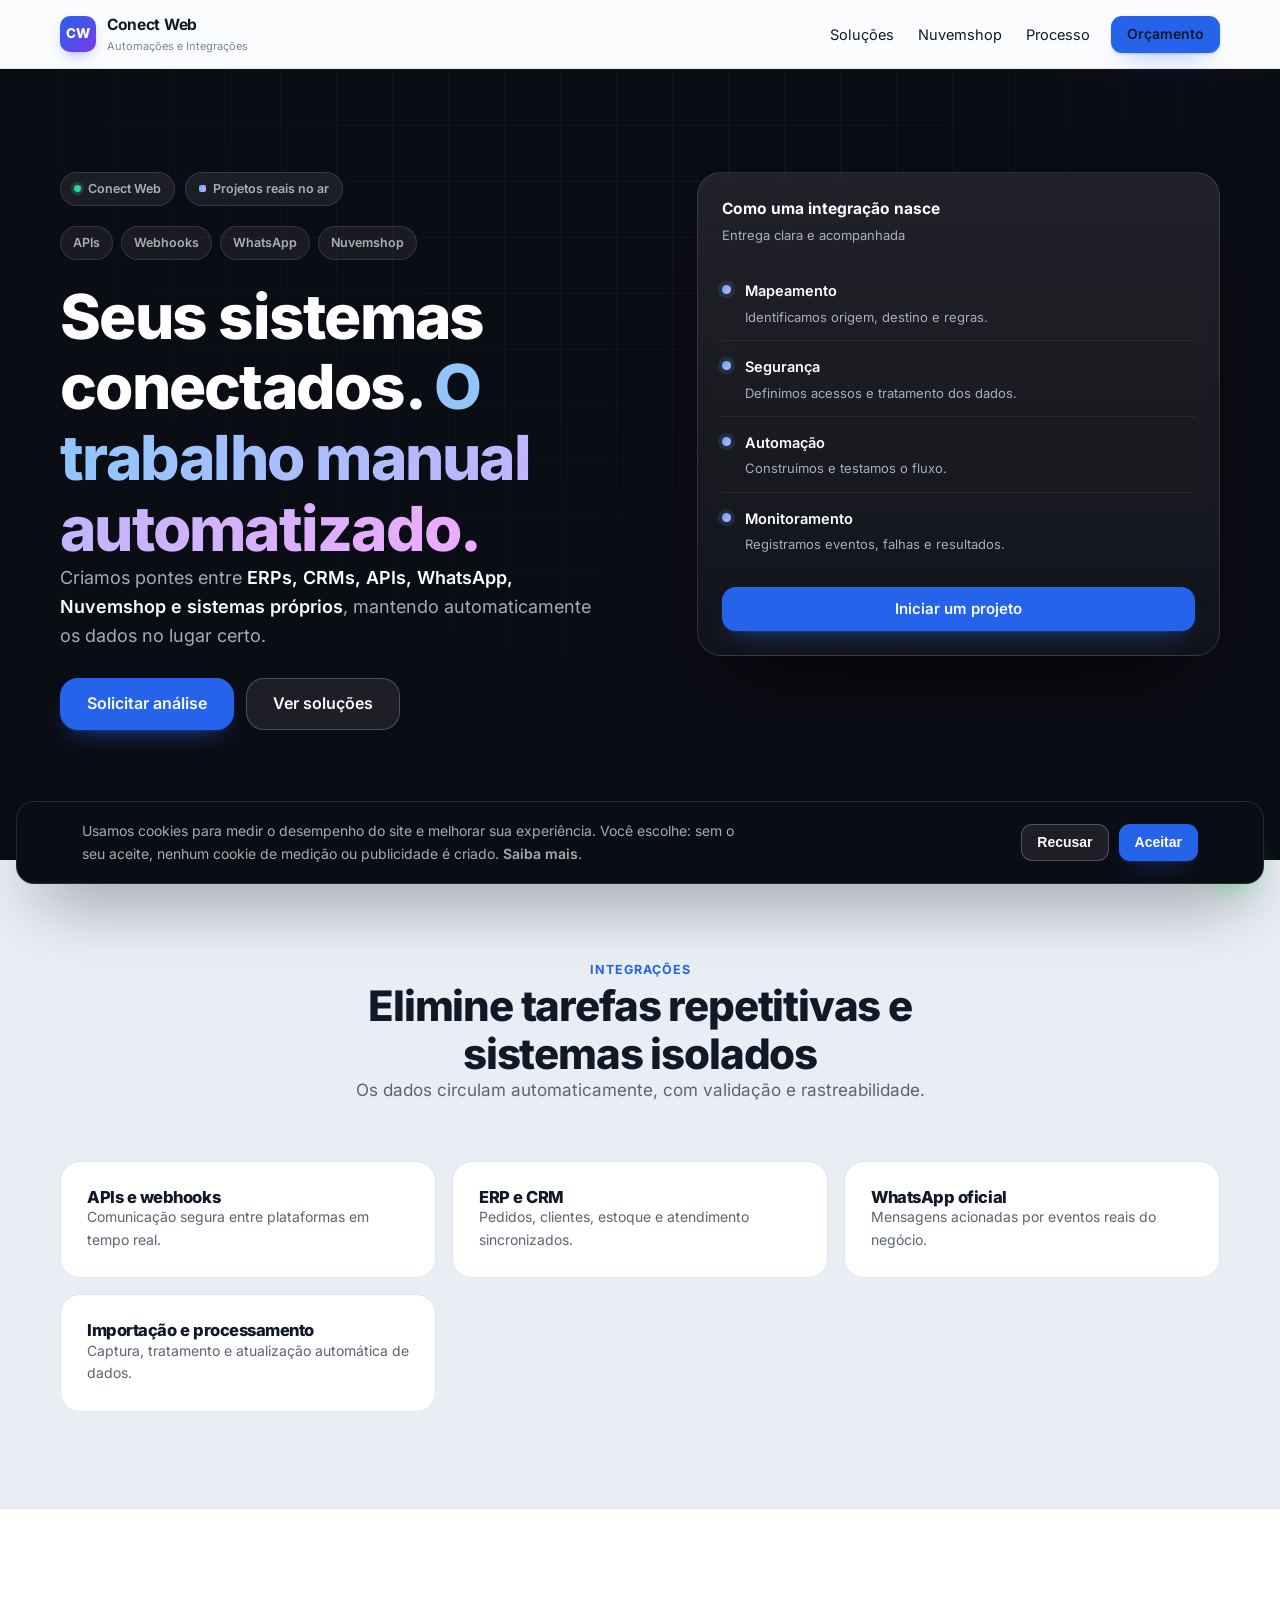
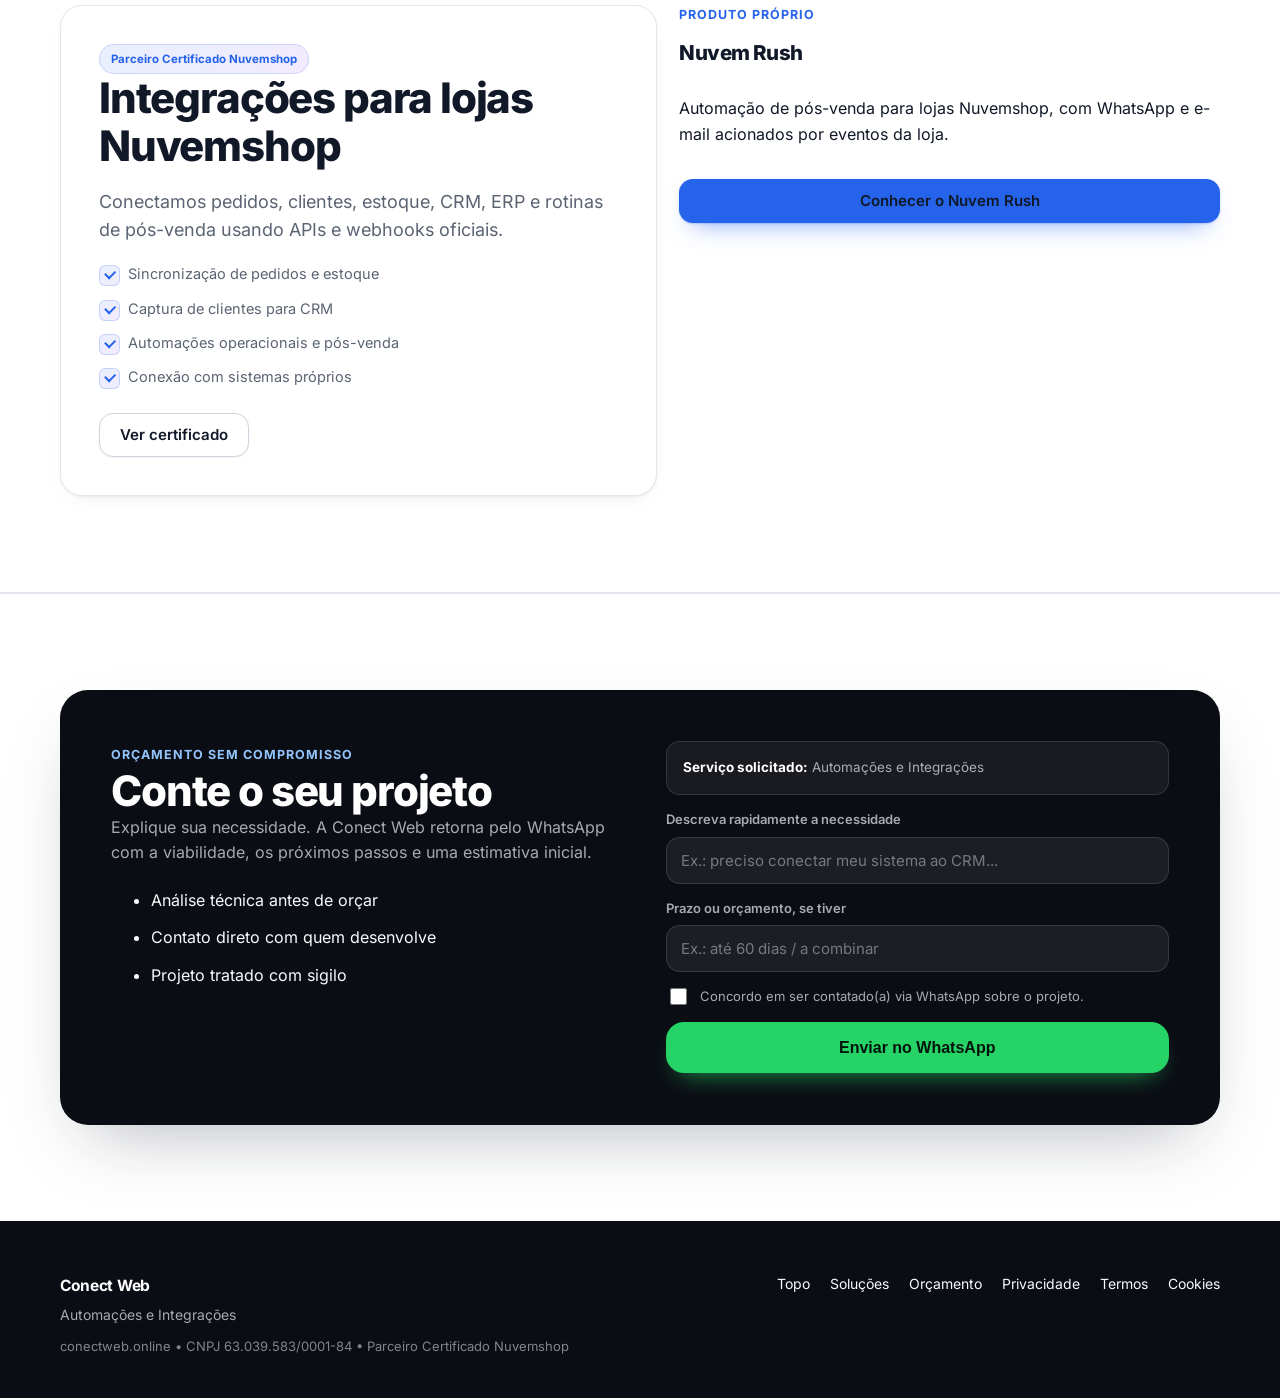
==== commit 728afd56: "fix(cache): forca invalidacao do consent.js em cache (bug visual mobile) O .htaccess aplica Cache-Co" ====
--- a/automacoes-e-integracoes/index.html
+++ b/automacoes-e-integracoes/index.html
@@ -1,4 +1,4 @@
-<!DOCTYPE html><html lang="pt-BR" class="no-js"><head><meta charset="utf-8"><meta name="viewport" content="width=device-width,initial-scale=1"><script>document.documentElement.classList.remove('no-js');document.documentElement.classList.add('js')</script><title>Automações e Integrações de Sistemas | Conect Web</title><meta name="description" content="Integrações por API e webhooks, automação de processos, WhatsApp, ERPs, CRMs e soluções para Nuvemshop."><link rel="canonical" href="https://conectweb.online/automacoes-e-integracoes/"><meta property="og:type" content="website"><meta property="og:locale" content="pt_BR"><meta property="og:site_name" content="Conect Web"><meta property="og:title" content="Automações e Integrações de Sistemas | Conect Web"><meta property="og:description" content="Integrações por API e webhooks, automação de processos, WhatsApp, ERPs, CRMs e soluções para Nuvemshop."><meta property="og:url" content="https://conectweb.online/automacoes-e-integracoes/"><meta property="og:image" content="https://conectweb.online/og.png"><link rel="icon" href="/favicon.png"><link rel="apple-touch-icon" href="/apple-touch-icon.png"><link rel="stylesheet" href="/styles.css?v=6"><script src="/consent.js" defer></script></head><body data-service="automacao">
+<!DOCTYPE html><html lang="pt-BR" class="no-js"><head><meta charset="utf-8"><meta name="viewport" content="width=device-width,initial-scale=1"><script>document.documentElement.classList.remove('no-js');document.documentElement.classList.add('js')</script><title>Automações e Integrações de Sistemas | Conect Web</title><meta name="description" content="Integrações por API e webhooks, automação de processos, WhatsApp, ERPs, CRMs e soluções para Nuvemshop."><link rel="canonical" href="https://conectweb.online/automacoes-e-integracoes/"><meta property="og:type" content="website"><meta property="og:locale" content="pt_BR"><meta property="og:site_name" content="Conect Web"><meta property="og:title" content="Automações e Integrações de Sistemas | Conect Web"><meta property="og:description" content="Integrações por API e webhooks, automação de processos, WhatsApp, ERPs, CRMs e soluções para Nuvemshop."><meta property="og:url" content="https://conectweb.online/automacoes-e-integracoes/"><meta property="og:image" content="https://conectweb.online/og.png"><link rel="icon" href="/favicon.png"><link rel="apple-touch-icon" href="/apple-touch-icon.png"><link rel="stylesheet" href="/styles.css?v=6"><script src="/consent.js?v=2" defer></script></head><body data-service="automacao">
 <header class="topbar"><div class="container topbar__inner">
   <a class="brand" href="/" aria-label="Conect Web — início"><span class="brand__logo">CW</span><span class="brand__text"><strong>Conect Web</strong><small>Automações e Integrações</small></span></a>
   <nav class="nav" aria-label="Navegação principal"><a href="#solucoes">Soluções</a><a href="#nuvemshop">Nuvemshop</a><a href="#processo">Processo</a><a class="btn btn--sm btn--primary" href="#contato">Orçamento</a></nav>
--- a/styles.css
+++ b/styles.css
@@ -74,7 +74,10 @@
   text-rendering:optimizeLegibility;
 }
 
-a{ color:inherit; text-decoration:none; }
+/* :not(#produtos *) evita que este reset generico vaze para dentro da
+   vitrine importada do Lovable (que fica isolada via @scope no seu
+   proprio CSS, mas continua alcancavel pelos seletores genericos daqui). */
+a:not(#produtos *){ color:inherit; text-decoration:none; }
 img{ max-width:100%; display:block; }
 ::selection{ background:rgba(37,99,235,.16); }
 .container{ width:min(var(--max),92%); margin:0 auto; }
@@ -94,7 +97,7 @@
 /* =============================================================
    Tipografia e secoes
    ============================================================= */
-h1,h2,h3,h4{ margin:0; letter-spacing:-.028em; line-height:1.14; font-weight:800; }
+:is(h1,h2,h3,h4):not(#produtos *){ margin:0; letter-spacing:-.028em; line-height:1.14; font-weight:800; }
 h1{ font-size:clamp(36px,5.2vw,62px); font-weight:900; letter-spacing:-.035em; line-height:1.08; }
 h2{ font-size:clamp(27px,3.4vw,42px); }
 h3{ font-size:clamp(18px,1.6vw,21px); letter-spacing:-.02em; }
@@ -174,6 +177,16 @@
 .nav a:not(.btn):hover{ color:var(--text); background:var(--bg-muted); }
 .nav .btn{ margin-left:8px; }
 
+.nav__livia{
+  display:inline-flex !important; align-items:center; gap:7px;
+  margin-left:6px; padding:7px 13px 7px 11px !important;
+  background:var(--grad-soft); border:1px solid rgba(37,99,235,.20);
+  color:var(--brand-ink) !important; font-weight:700 !important;
+}
+.nav__livia:hover{ background:var(--grad-soft); border-color:rgba(37,99,235,.36); color:var(--brand-ink) !important; }
+.nav__livia-dot{ width:6px; height:6px; border-radius:50%; background:var(--grad); flex-shrink:0; }
+.mobile .nav__livia{ background:var(--grad-soft); border:1px solid rgba(37,99,235,.20); color:var(--brand-ink); font-weight:700; margin-bottom:4px; }
+
 .menu{
   display:none; place-items:center; width:40px; height:40px;
   background:#fff; border:1px solid var(--line2); border-radius:10px; cursor:pointer;
@@ -219,6 +232,17 @@
 .hero .lead{ color:var(--dark-muted); max-width:540px; margin:0 0 28px; }
 .hero .lead b{ color:#fff; }
 .hero__cta{ display:flex; gap:12px; flex-wrap:wrap; margin-bottom:28px; }
+
+/* Badge da Livia no hero — mesmo tamanho dos demais badges da badge-row */
+.livia-badge{
+  display:inline-flex; align-items:center; gap:7px;
+  padding:6px 13px; border-radius:999px; font-size:12.5px; font-weight:600;
+  background:linear-gradient(90deg, rgba(37,99,235,.20), rgba(124,58,237,.20));
+  border:1px solid rgba(124,58,237,.4); color:#fff; text-decoration:none;
+  transition:border-color .2s ease, transform .2s ease;
+}
+.livia-badge:hover{ border-color:rgba(124,58,237,.65); transform:translateY(-1px); }
+.livia-badge__dot{ width:7px; height:7px; border-radius:50%; background:var(--grad); flex-shrink:0; }
 
 /* Badges do hero */
 .badge-row{ display:flex; align-items:center; gap:10px; flex-wrap:wrap; margin-bottom:20px; }
@@ -276,18 +300,50 @@
 .step p{ margin:3px 0 0; font-size:13px; color:var(--dark-muted); line-height:1.55; }
 
 /* =============================================================
-   Faixa de prova social
-   ============================================================= */
-.proof{ padding:28px 0 0; }
-.proof__inner{
-  display:flex; align-items:center; justify-content:center; gap:12px 26px; flex-wrap:wrap;
-  padding:18px 24px; border-radius:18px;
-  background:var(--bg-subtle); border:1px solid var(--line);
-}
-.proof__label{ font-size:12px; font-weight:700; letter-spacing:.08em; text-transform:uppercase; color:var(--muted2); }
-.proof__item{ display:inline-flex; align-items:center; gap:8px; font-size:14.5px; font-weight:600; color:var(--muted); }
-.proof__item .pdot{ width:6px; height:6px; border-radius:50%; background:var(--brand); }
-.proof__sep{ width:1px; height:16px; background:var(--line2); }
+   Produtos ConectWeb (home) — Livia em destaque + produtos SaaS
+   ============================================================= */
+.prodhub{ display:flex; flex-direction:column; gap:22px; }
+
+.prodcard{
+  background:#fff; border:1px solid var(--line); border-radius:22px;
+  padding:26px; box-shadow:var(--shadow-sm);
+  display:flex; flex-direction:column; gap:14px;
+  transition:box-shadow .25s ease, transform .25s ease, border-color .25s ease;
+}
+.prodcard:hover{ box-shadow:var(--shadow); transform:translateY(-2px); border-color:var(--line2); }
+.prodcard__top{ display:flex; flex-direction:column; gap:6px; }
+.prodcard__tag{
+  align-self:flex-start; font-size:11px; font-weight:700; letter-spacing:.04em; text-transform:uppercase;
+  padding:5px 11px; border-radius:999px; color:var(--brand); background:var(--grad-soft); border:1px solid rgba(37,99,235,.16);
+}
+.prodcard h3{ margin:2px 0 0; font-size:21px; }
+.prodcard__tagline{ margin:0; font-size:14.5px; color:var(--muted); line-height:1.55; }
+.prodcard .link{ margin-top:auto; }
+
+.prodcard--flagship{
+  background:var(--dark); border:none; padding:34px;
+  border-radius:26px; box-shadow:0 30px 70px -35px rgba(37,99,235,.55);
+  position:relative; overflow:hidden;
+}
+.prodcard--flagship::before{ content:""; position:absolute; inset:0; background:var(--grad-soft); opacity:.6; pointer-events:none; }
+.prodcard--flagship > *{ position:relative; z-index:1; }
+.prodcard--flagship h3{ color:#fff; font-size:27px; }
+.prodcard--flagship .prodcard__tagline{ color:var(--dark-muted); font-size:16px; }
+.prodcard__tag--flagship{ background:var(--grad); color:#fff; border:none; }
+.prodcard__list{ list-style:none; margin:2px 0 6px; padding:0; display:grid; grid-template-columns:repeat(2,1fr); gap:9px 20px; }
+.prodcard__list li{ position:relative; padding-left:22px; font-size:14px; color:var(--dark-muted); }
+.prodcard__list li::before{
+  content:""; position:absolute; left:0; top:6px; width:13px; height:8px;
+  border-left:2px solid #93C5FD; border-bottom:2px solid #93C5FD; transform:rotate(-45deg);
+}
+.prodcard--flagship .btn--primary{ align-self:flex-start; }
+
+.prodhub__grid{ display:grid; grid-template-columns:repeat(3,1fr); gap:22px; }
+
+@media (max-width:900px){
+  .prodhub__grid{ grid-template-columns:1fr; }
+  .prodcard__list{ grid-template-columns:1fr; }
+}
 
 /* =============================================================
    Blocos de destaque (Sistemas / Integracao / Nuvemshop / Trafego)
@@ -535,89 +591,38 @@
 .pmock__kpi span{ display:block; font-size:10.5px; color:var(--muted); margin-top:2px; }
 .pmock--dark .pmock__kpi span{ color:var(--dark-muted); }
 
-/* =============================================================
-   Vitrine "Tecnologia ConectWeb em acao"
-   Composicao com telas de produto sobre fundo escuro — mockups
-   de UI (sem dados/numeros reais ou inventados), nao cards de texto.
-   ============================================================= */
-.showcase{ display:flex; flex-direction:column; align-items:center; gap:44px; }
-.showcase__stage{ position:relative; width:100%; max-width:760px; height:400px; margin:0 auto; }
-
-.device{
-  position:absolute; background:#fff; border-radius:14px; overflow:hidden;
-  border:1px solid rgba(255,255,255,.08); box-shadow:0 30px 70px -25px rgba(0,0,0,.7);
-  transition:transform .35s cubic-bezier(.22,.61,.36,1);
-}
-
-.device--laptop{ left:50%; top:6px; width:min(560px,72%); z-index:2; transform:translateX(-50%); }
-.device--laptop:hover{ transform:translateX(-50%) translateY(-6px); }
-.device__bar{ display:flex; align-items:center; gap:6px; padding:9px 12px; background:#EDEFF3; border-bottom:1px solid #E2E5EA; }
-.device__bar span{ width:8px; height:8px; border-radius:50%; background:#D4D8DF; }
-.device__url{ margin-left:6px; font-size:11px; color:#8A93A3; background:#fff; border:1px solid #E2E5EA; border-radius:6px; padding:3px 10px; flex:1; }
-.device__screen{ padding:22px 20px; background:#fff; }
-/* Reaproveita .flow/.flow__node existentes, versao clara p/ tela do dispositivo */
-.device__screen .flow__node{ background:#F3F5F9; border-color:#E2E5EA; color:#374151; }
-.device__screen .flow__arrow{ color:#9AA3B2; }
-
-.device--phone{
-  right:5%; bottom:-6%; width:130px; z-index:3;
-  border-radius:26px; border:6px solid #14161C; box-shadow:0 30px 60px -20px rgba(0,0,0,.75);
-}
-.device--phone:hover{ transform:translateY(-6px); }
-.device--phone .device__screen{ padding:15px 11px; min-height:216px; background:#F7F8FA; display:grid; gap:8px; align-content:start; }
-.chatline{
-  display:inline-block; max-width:90%; padding:8px 10px; border-radius:12px 12px 12px 3px;
-  background:#fff; border:1px solid #E5E8ED; font-size:10.5px; color:#374151; line-height:1.4;
-}
-.chatline--out{ justify-self:end; border-radius:12px 12px 3px 12px; background:#DCFCE7; border-color:#BBF0CE; }
-
-.device--card{ width:148px; padding:0; }
-.device--card1{ left:1%; top:24%; transform:rotate(-6deg); z-index:1; }
-.device--card1:hover{ transform:rotate(-6deg) translateY(-6px); }
-.device--card2{ right:1%; top:2%; transform:rotate(5deg); z-index:1; }
-.device--card2:hover{ transform:rotate(5deg) translateY(-6px); }
-.device__mini{ padding:16px 14px; }
-.device__mini-label{ font-size:10px; font-weight:700; letter-spacing:.04em; text-transform:uppercase; color:#4B5563; margin:0 0 10px; }
-.bars{ display:flex; align-items:flex-end; gap:6px; height:56px; }
-.bars span{ flex:1; background:linear-gradient(180deg,#C7D3EC,#E8ECF5); border-radius:3px 3px 0 0; }
-.rows{ display:grid; gap:8px; }
-.rows span{ display:block; height:9px; border-radius:4px; background:#EDEFF3; }
-.rows span:nth-child(2){ width:82%; }
-.rows span:nth-child(3){ width:58%; }
-
-.showcase__labels{ display:flex; flex-wrap:wrap; gap:28px; justify-content:center; }
-.showcase__label{ text-align:center; }
-.showcase__label b{ display:block; color:#fff; font-weight:700; font-size:14px; letter-spacing:-.01em; }
-.showcase__label small{ display:block; color:var(--dark-muted); font-size:11.5px; margin-top:3px; }
-
-@media (max-width:720px){
-  .showcase__stage{ position:static; height:auto; display:flex; flex-direction:column; align-items:center; gap:22px; }
-  .device{ position:static !important; transform:none !important; width:min(320px,90%) !important; }
-  .device--phone{ border-radius:22px; }
-  .device:hover{ transform:none !important; }
-}
+/* A vitrine "Tecnologia ConectWeb em acao" (#produtos) agora vem
+   inteira de /showcase-produtos.css (export do Lovable, isolado via
+   @scope) — ver link no <head> do index.html. */
 
 /* =============================================================
    Parcerias oficiais (separado de tecnologias utilizadas)
+   Composicao unica sobre fundo escuro — mesma linguagem para os
+   dois parceiros, sem contraste claro/escuro entre os cards.
    ============================================================= */
 .partners{ display:grid; grid-template-columns:1fr 1fr; gap:20px; }
 .partner{
-  border-radius:22px; padding:clamp(28px,3.2vw,42px);
+  border-radius:22px; padding:clamp(30px,3.4vw,46px);
+  background:rgba(255,255,255,.04); border:1px solid var(--dark-line);
   display:flex; flex-direction:column; align-items:center; text-align:center; gap:14px;
-}
-.partner--seal{ background:var(--dark); color:var(--dark-text); box-shadow:var(--shadow-lg); }
-.partner--seal .partner__eyebrow{
+  transition:background .2s ease, border-color .2s ease;
+}
+.partner:hover{ background:rgba(255,255,255,.06); border-color:rgba(255,255,255,.18); }
+.partner__eyebrow{
   font-size:11.5px; font-weight:700; letter-spacing:.10em; text-transform:uppercase;
   color:#93C5FD; padding:7px 15px; border-radius:999px;
   background:rgba(96,165,250,.12); border:1px solid rgba(96,165,250,.32);
 }
-.partner--seal h3{ color:#fff; margin:0; font-size:19px; }
-.partner--seal p{ color:var(--dark-muted); margin:0; font-size:14.5px; max-width:36ch; }
-.partner--badge{ background:#fff; border:1px solid var(--line); box-shadow:var(--shadow-sm); }
-.partner__img{ width:150px; height:auto; margin:4px 0 2px; }
-.partner--badge h3{ margin:0; font-size:19px; }
-.partner--badge p{ margin:0; font-size:14.5px; color:var(--muted); max-width:36ch; }
-.partner .link{ font-weight:700; font-size:14.5px; }
+/* Pequena area neutra so ao redor do badge Hostinger (que exige fundo
+   claro para legibilidade) — o card em volta permanece escuro. */
+.partner__badgewrap{
+  background:#F3F4F6; border-radius:14px; padding:14px 20px;
+  display:inline-flex; align-items:center; justify-content:center;
+}
+.partner__img{ width:150px; height:auto; display:block; }
+.partner h3{ color:#fff; margin:0; font-size:19px; }
+.partner p{ color:var(--dark-muted); margin:0; font-size:14.5px; max-width:36ch; }
+.partner .link{ font-weight:700; font-size:14.5px; color:#93C5FD; }
 
 @media (max-width:900px){ .partners{ grid-template-columns:1fr; } }
 
@@ -864,7 +869,6 @@
   .menu{ display:grid; }
   .solgrid, .diffgrid, .workgrid, .timeline{ grid-template-columns:1fr; }
   .stats{ grid-template-columns:1fr; }
-  .proof__sep{ display:none; }
   /* Tabelas das paginas legais rolam em vez de estourar a tela */
   .legal__table{ display:block; overflow-x:auto; -webkit-overflow-scrolling:touch; }
   /* Botao flutuante um pouco acima da borda, respeitando area segura */
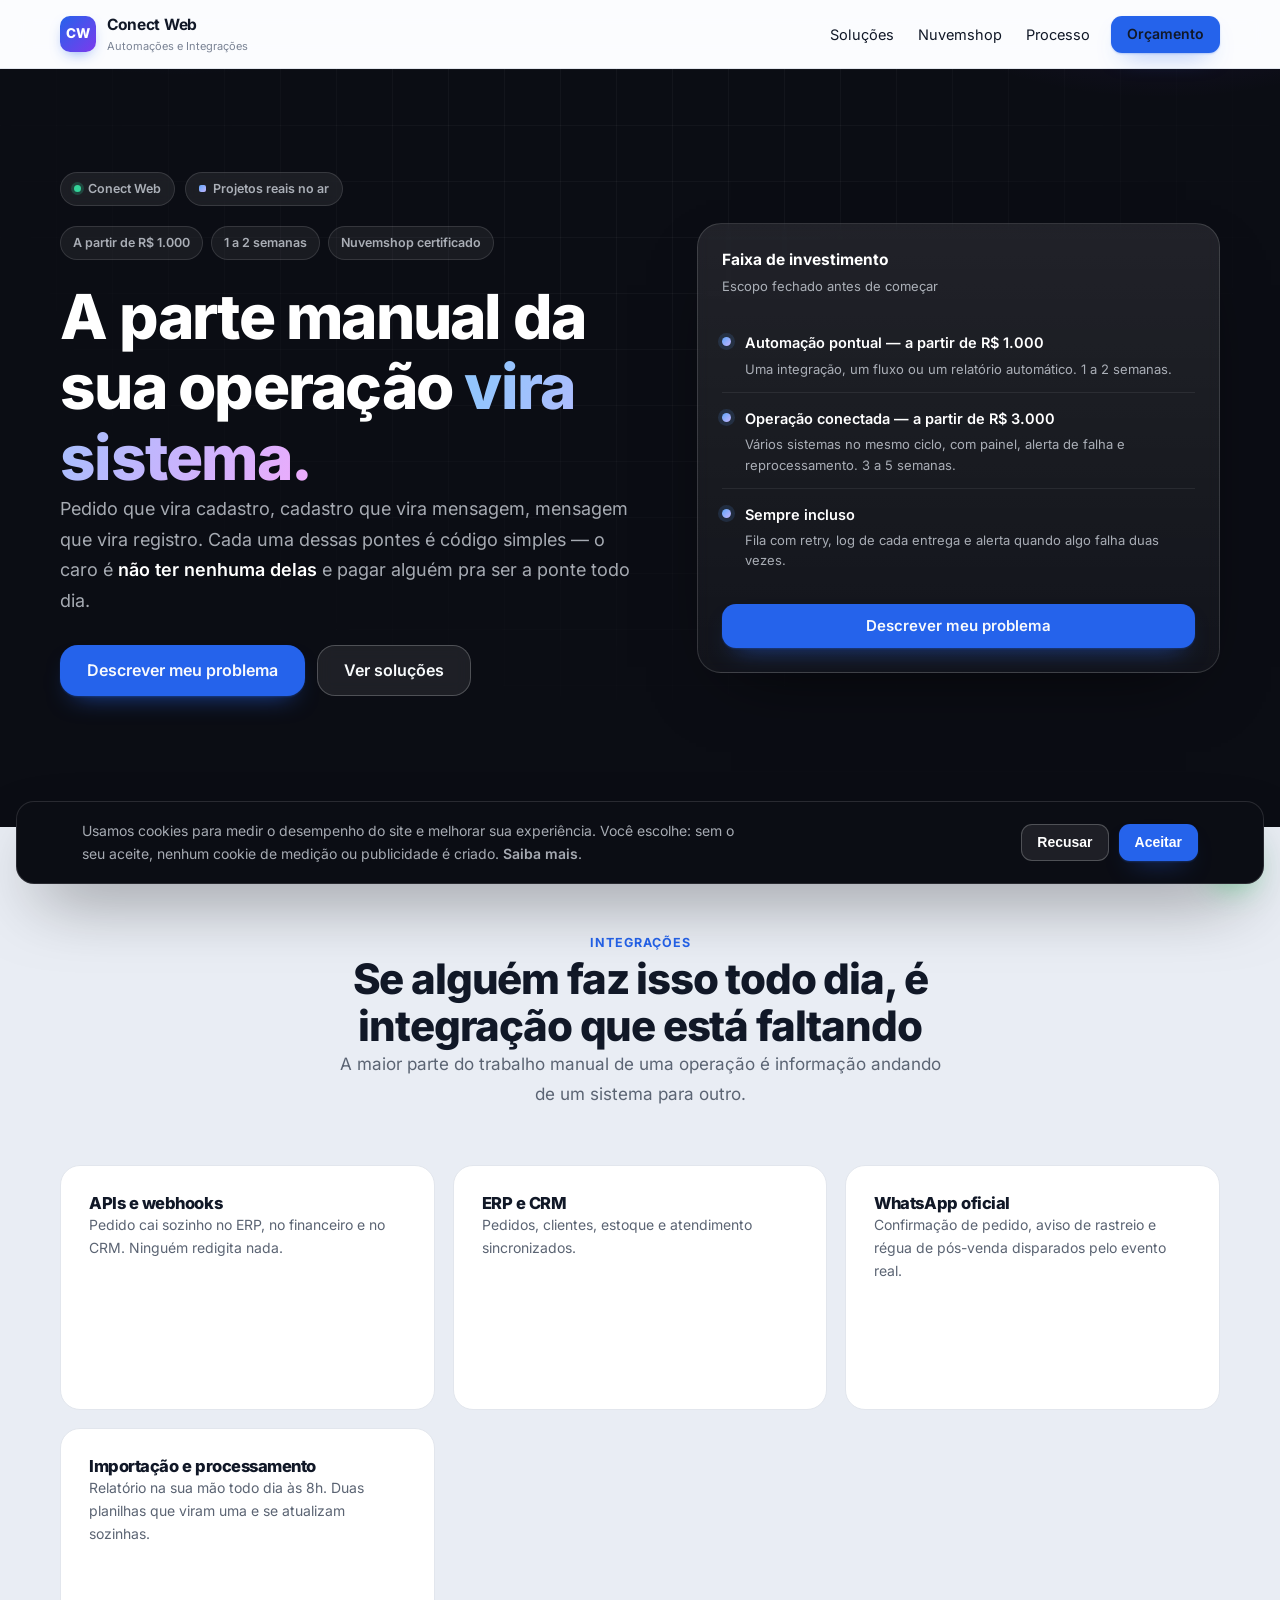
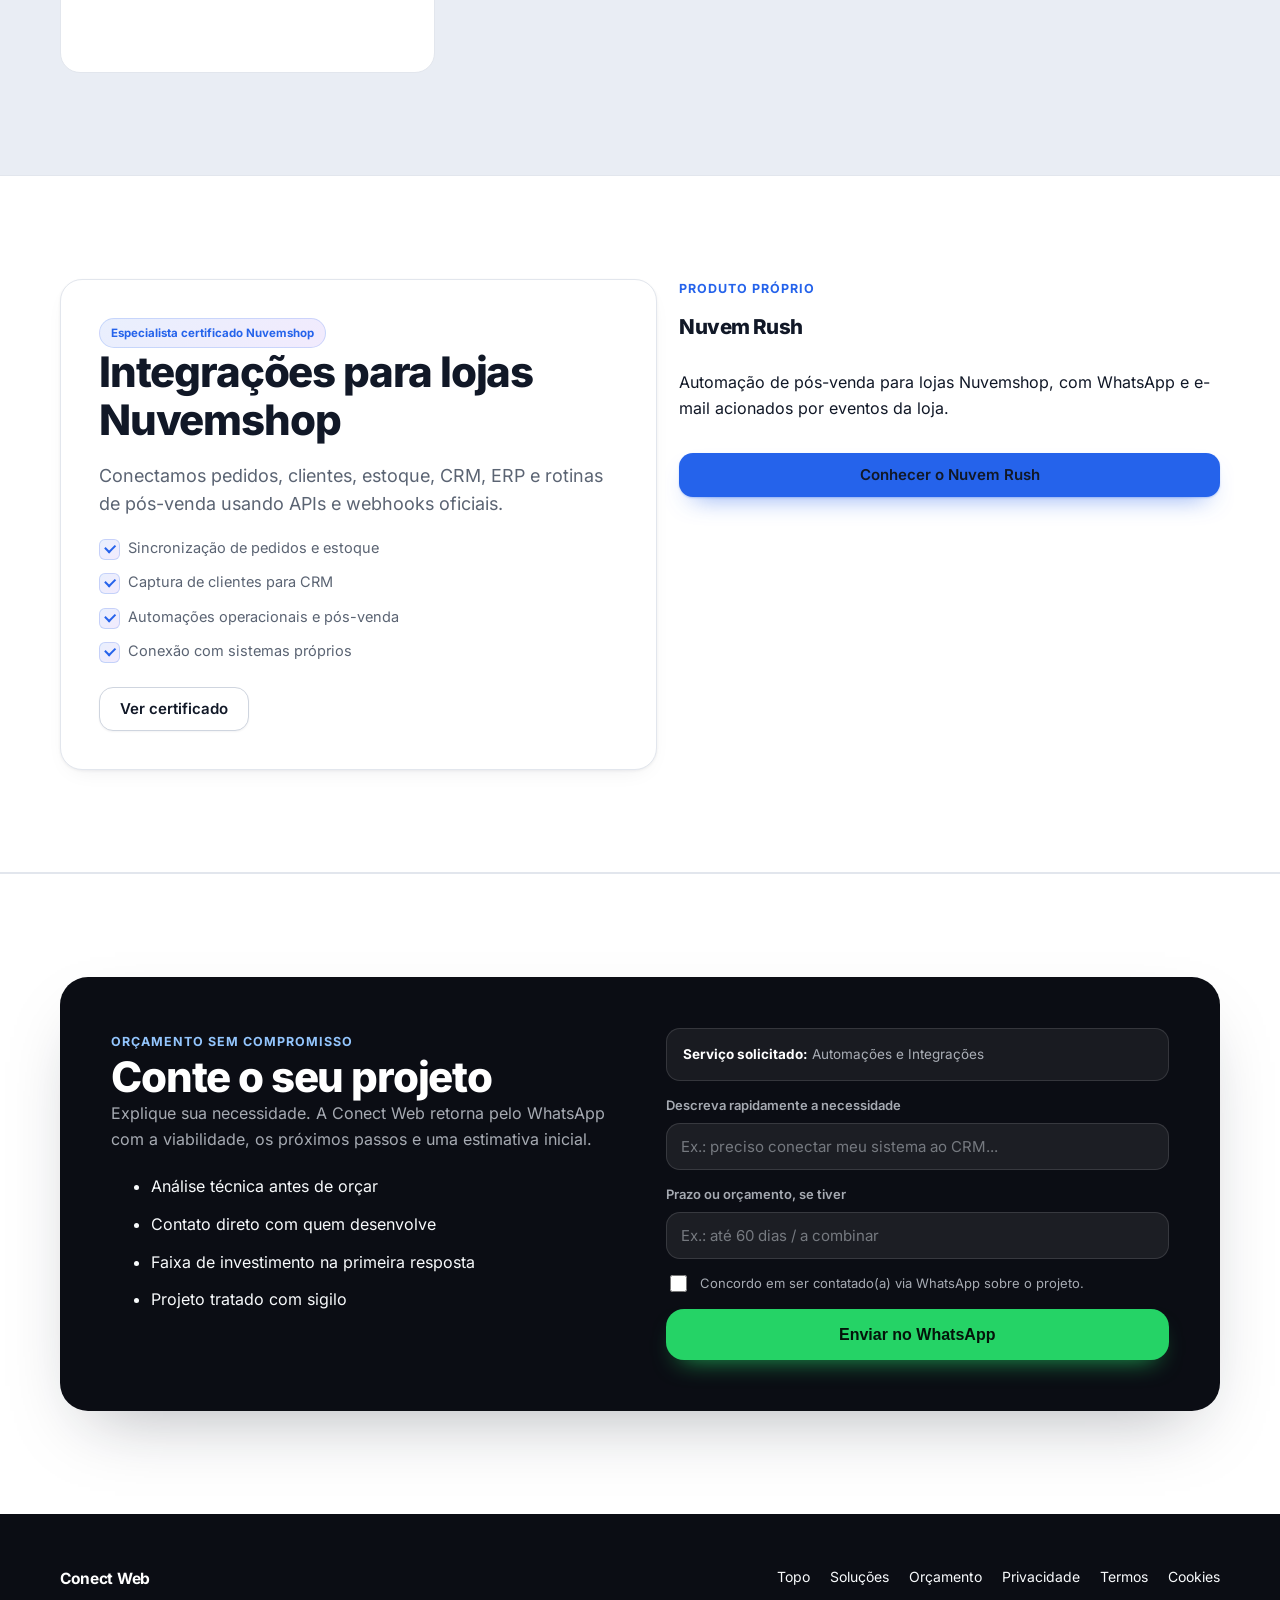
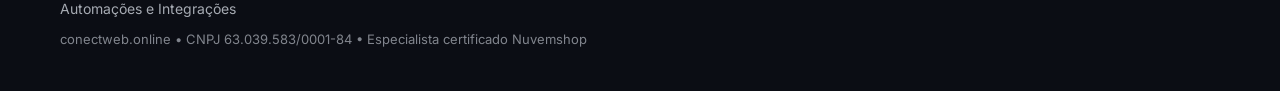
==== commit 2df272d3: "Reposiciona home e paginas internas; remove analytics legado inline" ====
--- a/automacoes-e-integracoes/index.html
+++ b/automacoes-e-integracoes/index.html
@@ -1,8 +1,8 @@
-<!DOCTYPE html><html lang="pt-BR" class="no-js"><head><meta charset="utf-8"><meta name="viewport" content="width=device-width,initial-scale=1"><script>document.documentElement.classList.remove('no-js');document.documentElement.classList.add('js')</script><title>Automações e Integrações de Sistemas | Conect Web</title><meta name="description" content="Integrações por API e webhooks, automação de processos, WhatsApp, ERPs, CRMs e soluções para Nuvemshop."><link rel="canonical" href="https://conectweb.online/automacoes-e-integracoes/"><meta property="og:type" content="website"><meta property="og:locale" content="pt_BR"><meta property="og:site_name" content="Conect Web"><meta property="og:title" content="Automações e Integrações de Sistemas | Conect Web"><meta property="og:description" content="Integrações por API e webhooks, automação de processos, WhatsApp, ERPs, CRMs e soluções para Nuvemshop."><meta property="og:url" content="https://conectweb.online/automacoes-e-integracoes/"><meta property="og:image" content="https://conectweb.online/og.png"><link rel="icon" href="/favicon.png"><link rel="apple-touch-icon" href="/apple-touch-icon.png"><link rel="stylesheet" href="/styles.css?v=6"><script src="/consent.js?v=2" defer></script></head><body data-service="automacao">
+<!DOCTYPE html><html lang="pt-BR" class="no-js"><head><meta charset="utf-8"><meta name="viewport" content="width=device-width,initial-scale=1"><script>document.documentElement.classList.remove('no-js');document.documentElement.classList.add('js')</script><title>Automação e integração a partir de R$ 1.000 | Conect Web</title><meta name="description" content="Seus sistemas conversando e o trabalho repetitivo fora da mão de alguém. A partir de R$ 1.000, com fila, log e alerta de falha. Especialista certificado Nuvemshop."><link rel="canonical" href="https://conectweb.online/automacoes-e-integracoes/"><meta property="og:type" content="website"><meta property="og:locale" content="pt_BR"><meta property="og:site_name" content="Conect Web"><meta property="og:title" content="Automações e Integrações de Sistemas | Conect Web"><meta property="og:description" content="Seus sistemas conversando e o trabalho repetitivo fora da mão de alguém. A partir de R$ 1.000, com fila, log e alerta de falha. Especialista certificado Nuvemshop."><meta property="og:url" content="https://conectweb.online/automacoes-e-integracoes/"><meta property="og:image" content="https://conectweb.online/og.png"><link rel="icon" href="/favicon.png"><link rel="apple-touch-icon" href="/apple-touch-icon.png"><link rel="stylesheet" href="/styles.css?v=18"><script src="/consent.js?v=2" defer></script></head><body data-service="automacao">
 <header class="topbar"><div class="container topbar__inner">
   <a class="brand" href="/" aria-label="Conect Web — início"><span class="brand__logo">CW</span><span class="brand__text"><strong>Conect Web</strong><small>Automações e Integrações</small></span></a>
   <nav class="nav" aria-label="Navegação principal"><a href="#solucoes">Soluções</a><a href="#nuvemshop">Nuvemshop</a><a href="#processo">Processo</a><a class="btn btn--sm btn--primary" href="#contato">Orçamento</a></nav>
   <button class="menu" type="button" aria-label="Abrir menu" aria-expanded="false" data-menu-btn><span></span><span></span><span></span></button>
-</div><div class="mobile" data-mobile-menu hidden><div class="container mobile__inner"><a href="#solucoes">Soluções</a><a href="#nuvemshop">Nuvemshop</a><a href="#processo">Processo</a><a class="btn btn--primary" href="#contato">Orçamento</a></div></div></header><main id="top" class="hero"><div class="container hero__grid"><section><div class="badge-row"><span class="live-badge"><span class="dot"></span> Conect Web</span><span class="partner-badge">Projetos reais no ar</span></div><div class="chips"><span class="chip">APIs</span><span class="chip">Webhooks</span><span class="chip">WhatsApp</span><span class="chip">Nuvemshop</span></div><h1>Seus sistemas conectados. <span class="u">O trabalho manual automatizado.</span></h1><p class="lead">Criamos pontes entre <b>ERPs, CRMs, APIs, WhatsApp, Nuvemshop e sistemas próprios</b>, mantendo automaticamente os dados no lugar certo.</p><div class="hero__cta"><a class="btn btn--primary btn--lg" href="#contato">Solicitar análise</a><a class="btn btn--ghost btn--lg" href="#solucoes">Ver soluções</a></div></section><aside id="processo" class="hero__right" aria-label="Resumo do processo"><div class="panel"><div class="panel__head"><strong>Como uma integração nasce</strong><span>Entrega clara e acompanhada</span></div><div class="steps"><div class="step"><div class="step__dot"></div><div><strong>Mapeamento</strong><p>Identificamos origem, destino e regras.</p></div></div><div class="step"><div class="step__dot"></div><div><strong>Segurança</strong><p>Definimos acessos e tratamento dos dados.</p></div></div><div class="step"><div class="step__dot"></div><div><strong>Automação</strong><p>Construímos e testamos o fluxo.</p></div></div><div class="step"><div class="step__dot"></div><div><strong>Monitoramento</strong><p>Registramos eventos, falhas e resultados.</p></div></div></div><a class="btn btn--primary btn--block" href="#contato">Iniciar um projeto</a></div></aside></div></main><section id="solucoes" class="section"><div class="container"><header class="section__head"><span class="eyebrow">Integrações</span><h2>Elimine tarefas repetitivas e sistemas isolados</h2><p>Os dados circulam automaticamente, com validação e rastreabilidade.</p></header><div class="solgrid"><article class="sol"><h3>APIs e webhooks</h3><p>Comunicação segura entre plataformas em tempo real.</p></article><article class="sol"><h3>ERP e CRM</h3><p>Pedidos, clientes, estoque e atendimento sincronizados.</p></article><article class="sol"><h3>WhatsApp oficial</h3><p>Mensagens acionadas por eventos reais do negócio.</p></article><article class="sol"><h3>Importação e processamento</h3><p>Captura, tratamento e atualização automática de dados.</p></article></div></div></section><section id="nuvemshop" class="section section--alt"><div class="container"><div class="sys"><div class="sys__main"><span class="pill pill--nuvem">Parceiro Certificado Nuvemshop</span><h2>Integrações para lojas Nuvemshop</h2><p class="lead">Conectamos pedidos, clientes, estoque, CRM, ERP e rotinas de pós-venda usando APIs e webhooks oficiais.</p><ul class="sys__list"><li>Sincronização de pedidos e estoque</li><li>Captura de clientes para CRM</li><li>Automações operacionais e pós-venda</li><li>Conexão com sistemas próprios</li></ul><a class="btn btn--ghost" href="/certificado-nuvemshop.pdf" target="_blank" rel="noopener">Ver certificado</a></div><aside class="sys__side" aria-label="Produto Nuvem Rush"><span class="eyebrow">Produto próprio</span><h3>Nuvem Rush</h3><p>Automação de pós-venda para lojas Nuvemshop, com WhatsApp e e-mail acionados por eventos da loja.</p><a class="btn btn--primary btn--block" href="https://nuvemrush.com.br" target="_blank" rel="noopener">Conhecer o Nuvem Rush</a></aside></div></div></section><section id="contato" class="section section--cta"><div class="container cta"><div class="cta__left"><span class="eyebrow">Orçamento sem compromisso</span><h2>Conte o seu projeto</h2><p>Explique sua necessidade. A Conect Web retorna pelo WhatsApp com a viabilidade, os próximos passos e uma estimativa inicial.</p><ul class="cta__bullets"><li>Análise técnica antes de orçar</li><li>Contato direto com quem desenvolve</li><li>Projeto tratado com sigilo</li></ul></div><form class="form" data-lead-form><input type="hidden" name="tipo" value="Automação ou integração"><div class="cta__note"><strong>Serviço solicitado:</strong> Automações e Integrações</div><label>Descreva rapidamente a necessidade<input type="text" name="descricao" placeholder="Ex.: preciso conectar meu sistema ao CRM..." required></label><label>Prazo ou orçamento, se tiver<input type="text" name="prazo" placeholder="Ex.: até 60 dias / a combinar"></label><label class="check"><input type="checkbox" name="aceite" required><span>Concordo em ser contatado(a) via WhatsApp sobre o projeto.</span></label><button class="btn btn--wa btn--lg btn--block" type="submit" data-event="lead_submit">Enviar no WhatsApp</button></form></div></section>
-<footer class="footer"><div class="container footer__inner"><div><strong>Conect Web</strong><p>Automações e Integrações</p><small>conectweb.online • CNPJ 63.039.583/0001-84 • Parceiro Certificado Nuvemshop</small></div><div class="footer__links"><a href="#top">Topo</a><a href="#solucoes">Soluções</a><a href="#contato">Orçamento</a><a href="/privacidade/">Privacidade</a><a href="/termos/">Termos</a><a href="/cookies/">Cookies</a></div></div></footer>
-<a class="wa-float" href="#" data-wa-btn data-event="click_whatsapp_float" aria-label="Falar no WhatsApp"><span aria-hidden="true">◉</span></a><script src="/script.js" defer></script></body></html>+</div><div class="mobile" data-mobile-menu hidden><div class="container mobile__inner"><a href="#solucoes">Soluções</a><a href="#nuvemshop">Nuvemshop</a><a href="#processo">Processo</a><a class="btn btn--primary" href="#contato">Orçamento</a></div></div></header><main id="top" class="hero"><div class="container hero__grid"><section><div class="badge-row"><span class="live-badge"><span class="dot"></span> Conect Web</span><span class="partner-badge">Projetos reais no ar</span></div><div class="chips"><span class="chip">A partir de R$ 1.000</span><span class="chip">1 a 2 semanas</span><span class="chip">Nuvemshop certificado</span></div><h1>A parte manual da sua operação <span class="u">vira sistema.</span></h1><p class="lead">Pedido que vira cadastro, cadastro que vira mensagem, mensagem que vira registro. Cada uma dessas pontes é código simples — o caro é <b>não ter nenhuma delas</b> e pagar alguém pra ser a ponte todo dia.</p><div class="hero__cta"><a class="btn btn--primary btn--lg" href="#contato">Descrever meu problema</a><a class="btn btn--ghost btn--lg" href="#solucoes">Ver soluções</a></div></section><aside id="processo" class="hero__right" aria-label="Faixa de investimento"><div class="panel"><div class="panel__head"><strong>Faixa de investimento</strong><span>Escopo fechado antes de começar</span></div><div class="steps"><div class="step"><div class="step__dot"></div><div><strong>Automação pontual — a partir de R$ 1.000</strong><p>Uma integração, um fluxo ou um relatório automático. 1 a 2 semanas.</p></div></div><div class="step"><div class="step__dot"></div><div><strong>Operação conectada — a partir de R$ 3.000</strong><p>Vários sistemas no mesmo ciclo, com painel, alerta de falha e reprocessamento. 3 a 5 semanas.</p></div></div><div class="step"><div class="step__dot"></div><div><strong>Sempre incluso</strong><p>Fila com retry, log de cada entrega e alerta quando algo falha duas vezes.</p></div></div></div><a class="btn btn--primary btn--block" href="#contato">Descrever meu problema</a></div></aside></div></main><section id="solucoes" class="section"><div class="container"><header class="section__head"><span class="eyebrow">Integrações</span><h2>Se alguém faz isso todo dia, é integração que está faltando</h2><p>A maior parte do trabalho manual de uma operação é informação andando de um sistema para outro.</p></header><div class="solgrid"><article class="sol"><h3>APIs e webhooks</h3><p>Pedido cai sozinho no ERP, no financeiro e no CRM. Ninguém redigita nada.</p></article><article class="sol"><h3>ERP e CRM</h3><p>Pedidos, clientes, estoque e atendimento sincronizados.</p></article><article class="sol"><h3>WhatsApp oficial</h3><p>Confirmação de pedido, aviso de rastreio e régua de pós-venda disparados pelo evento real.</p></article><article class="sol"><h3>Importação e processamento</h3><p>Relatório na sua mão todo dia às 8h. Duas planilhas que viram uma e se atualizam sozinhas.</p></article></div></div></section><section id="nuvemshop" class="section section--alt"><div class="container"><div class="sys"><div class="sys__main"><span class="pill pill--nuvem">Especialista certificado Nuvemshop</span><h2>Integrações para lojas Nuvemshop</h2><p class="lead">Conectamos pedidos, clientes, estoque, CRM, ERP e rotinas de pós-venda usando APIs e webhooks oficiais.</p><ul class="sys__list"><li>Sincronização de pedidos e estoque</li><li>Captura de clientes para CRM</li><li>Automações operacionais e pós-venda</li><li>Conexão com sistemas próprios</li></ul><a class="btn btn--ghost" href="/certificado-nuvemshop.pdf" target="_blank" rel="noopener">Ver certificado</a></div><aside class="sys__side" aria-label="Produto Nuvem Rush"><span class="eyebrow">Produto próprio</span><h3>Nuvem Rush</h3><p>Automação de pós-venda para lojas Nuvemshop, com WhatsApp e e-mail acionados por eventos da loja.</p><a class="btn btn--primary btn--block" href="https://nuvemrush.com.br" target="_blank" rel="noopener">Conhecer o Nuvem Rush</a></aside></div></div></section><section id="contato" class="section section--cta"><div class="container cta"><div class="cta__left"><span class="eyebrow">Orçamento sem compromisso</span><h2>Conte o seu projeto</h2><p>Explique sua necessidade. A Conect Web retorna pelo WhatsApp com a viabilidade, os próximos passos e uma estimativa inicial.</p><ul class="cta__bullets"><li>Análise técnica antes de orçar</li><li>Contato direto com quem desenvolve</li><li>Faixa de investimento na primeira resposta</li><li>Projeto tratado com sigilo</li></ul></div><form class="form" data-lead-form><input type="hidden" name="tipo" value="Automação ou integração"><div class="cta__note"><strong>Serviço solicitado:</strong> Automações e Integrações</div><label>Descreva rapidamente a necessidade<input type="text" name="descricao" placeholder="Ex.: preciso conectar meu sistema ao CRM..." required></label><label>Prazo ou orçamento, se tiver<input type="text" name="prazo" placeholder="Ex.: até 60 dias / a combinar"></label><label class="check"><input type="checkbox" name="aceite" required><span>Concordo em ser contatado(a) via WhatsApp sobre o projeto.</span></label><button class="btn btn--wa btn--lg btn--block" type="submit" data-event="lead_submit">Enviar no WhatsApp</button></form></div></section>
+<footer class="footer"><div class="container footer__inner"><div><strong>Conect Web</strong><p>Automações e Integrações</p><small>conectweb.online • CNPJ 63.039.583/0001-84 • Especialista certificado Nuvemshop</small></div><div class="footer__links"><a href="#top">Topo</a><a href="#solucoes">Soluções</a><a href="#contato">Orçamento</a><a href="/privacidade/">Privacidade</a><a href="/termos/">Termos</a><a href="/cookies/">Cookies</a></div></div></footer>
+<a class="wa-float" href="#" data-wa-btn data-event="click_whatsapp_float" aria-label="Falar no WhatsApp"><span aria-hidden="true">◉</span></a><script src="/script.js?v=2" defer></script></body></html>
--- a/styles.css
+++ b/styles.css
@@ -874,3 +874,354 @@
   /* Botao flutuante um pouco acima da borda, respeitando area segura */
   .wa-float{ bottom:calc(18px + env(safe-area-inset-bottom)); right:16px; }
 }
+
+
+/* FASE3_ACABAMENTO_VISUAL */
+.section{padding:clamp(68px,8vw,112px) 0}
+.section__head{max-width:720px}
+.section__head p{max-width:620px;margin-inline:auto;line-height:1.72}
+.hero__grid{align-items:center}
+.hero h1{max-width:700px}
+.hero .lead{max-width:610px;line-height:1.72}
+.hero__right .panel{border-color:rgba(255,255,255,.14);box-shadow:0 28px 70px -34px rgba(0,0,0,.72)}
+.trustline{gap:10px 18px}
+.prodhub__grid{gap:18px}
+.prodcard{min-height:238px;padding:26px;border:1px solid var(--line);border-radius:20px;background:#fff;box-shadow:var(--shadow-sm);transition:transform .2s ease,border-color .2s ease,box-shadow .2s ease}
+.prodcard:hover{transform:translateY(-3px);border-color:#cbd3df;box-shadow:var(--shadow)}
+.prodcard__tag{letter-spacing:.045em}
+.prodcard__tagline{line-height:1.65}
+.prodcard .link{margin-top:auto;padding-top:18px}
+.solgrid{gap:18px}
+.sol{position:relative;min-height:245px;padding:28px;border-radius:20px;overflow:hidden;transition:transform .2s ease,border-color .2s ease,box-shadow .2s ease}
+.sol:hover{transform:translateY(-3px);border-color:#cbd3df;box-shadow:var(--shadow)}
+.sol__ico{display:grid;place-items:center;width:38px;height:38px;border-radius:11px;background:var(--grad-soft);color:var(--brand-ink);font-size:12px;font-weight:800;letter-spacing:.04em;margin-bottom:22px}
+.sol p{line-height:1.65}
+.sol .link{display:inline-block;margin-top:10px}
+.section--dark .section__head{max-width:700px}
+.partners{gap:20px}
+.partner{border-radius:20px;padding:30px}
+.stack{padding-block:6px}
+.stack__label{font-size:14px;letter-spacing:.02em;color:var(--muted);font-weight:700}
+.stack__chips{gap:8px}
+.tchip{border-radius:999px;padding:8px 12px}
+.diffgrid{gap:16px}
+.diff{padding:24px;border-radius:18px}
+.diff strong{display:block;margin-bottom:7px}
+.diff p{line-height:1.65}
+@media (max-width:760px){
+.section{padding:58px 0}.section__head{margin-bottom:30px;text-align:left}.section__head h2{font-size:clamp(27px,8vw,34px)}.section__head p{font-size:16px;margin-inline:0}.hero{padding:54px 0 62px}.hero__grid{gap:34px}.hero h1{font-size:clamp(35px,10vw,48px)}.hero__cta{display:grid;grid-template-columns:1fr;gap:10px}.hero__cta .btn{width:100%}.trustline{display:grid;gap:8px}.prodcard,.sol{min-height:0;padding:22px}.prodhub__grid,.solgrid,.diffgrid{gap:12px}.partner{padding:24px}.stack{padding-block:0}}
+
+
+/* CAPABILITIES_SECTION_V2 */
+.capabilities-section{
+  position:relative;
+  overflow:clip;
+  background:
+    radial-gradient(900px 480px at 8% 0%,rgba(37,99,235,.08),transparent 60%),
+    radial-gradient(700px 420px at 96% 96%,rgba(124,58,237,.07),transparent 60%),
+    var(--bg-subtle);
+  border-block:1px solid var(--line);
+}
+.capabilities-head{max-width:790px;margin-bottom:48px}
+.capabilities-head h2{max-width:760px;margin-inline:auto}
+.capabilities-hint{display:inline-flex;margin-top:18px;padding:8px 13px;border:1px solid var(--line);border-radius:999px;background:rgba(255,255,255,.72);font-size:12.5px;font-weight:700;color:var(--muted);letter-spacing:.01em}
+.capabilities-grid{display:grid;grid-template-columns:repeat(3,minmax(0,1fr));gap:18px;position:relative;z-index:2}
+.cap-card{position:relative;min-height:310px;perspective:1600px;border-radius:24px;outline:none;cursor:pointer}
+.cap-card__inner{position:relative;width:100%;height:100%;min-height:310px;transform-style:preserve-3d;transition:transform .68s cubic-bezier(.2,.72,.2,1),box-shadow .25s ease,border-radius .25s ease}
+.cap-card__face{inset:0;backface-visibility:hidden;-webkit-backface-visibility:hidden;border-radius:24px;border:1px solid var(--line);overflow:hidden}
+.cap-card__front{position:relative;min-height:310px;display:flex;flex-direction:column;justify-content:space-between;gap:34px;padding:28px;background:linear-gradient(145deg,#fff 0%,#fbfcff 68%,#f5f7fb 100%);box-shadow:var(--shadow-sm)}
+.cap-card__front::before{content:"";position:absolute;width:180px;height:180px;border-radius:50%;right:-86px;top:-92px;background:var(--grad-soft);filter:blur(2px);pointer-events:none}
+.cap-card__front::after{content:"";position:absolute;left:28px;right:28px;bottom:62px;height:1px;background:linear-gradient(90deg,var(--line),transparent);pointer-events:none}
+.cap-card__meta{display:flex;align-items:center;justify-content:space-between;gap:12px;position:relative;z-index:1}
+.cap-card__number{display:grid;place-items:center;width:42px;height:42px;border-radius:13px;background:var(--dark);color:#fff;font-size:12px;font-weight:800;letter-spacing:.08em}
+.cap-card__type{font-size:11.5px;font-weight:700;letter-spacing:.065em;text-transform:uppercase;color:var(--brand)}
+.cap-card h3{font-size:clamp(21px,2vw,25px);margin:0 0 12px;position:relative;z-index:1}
+.cap-card__front p{margin:0;color:var(--muted);font-size:14.5px;line-height:1.68;position:relative;z-index:1}
+.cap-card__action{position:relative;z-index:1;display:inline-flex;align-items:center;width:max-content;font-size:13px;font-weight:750;color:var(--brand-ink);padding-top:4px}
+.cap-card:hover .cap-card__front,.cap-card:focus-visible .cap-card__front{border-color:#c5cddd;box-shadow:var(--shadow);transform:translateY(-3px)}
+.cap-card__back{position:absolute;inset:0;transform:rotateY(180deg);padding:clamp(28px,4vw,52px);background:linear-gradient(145deg,#0b0d14,#111827 62%,#151b2a);border-color:rgba(255,255,255,.12);color:#fff;overflow:auto}
+.cap-card.is-open{position:fixed;z-index:102;inset:clamp(14px,3vw,34px);width:auto;height:auto;min-height:0;cursor:default}
+.cap-card.is-open .cap-card__inner{min-height:100%;height:100%;box-shadow:0 38px 100px -26px rgba(0,0,0,.72)}
+.cap-card.is-flipped .cap-card__inner{transform:rotateY(180deg)}
+.cap-card.is-open .cap-card__face{border-radius:28px}
+.capabilities-backdrop{position:fixed;inset:0;z-index:101;background:rgba(8,11,18,.68);backdrop-filter:blur(10px);opacity:0;transition:opacity .28s ease}
+.capabilities-backdrop.is-visible{opacity:1}
+body.capability-open{overflow:hidden}
+.cap-card__close{position:sticky;top:0;margin-left:auto;display:flex;align-items:center;justify-content:center;min-width:84px;height:38px;padding:0 16px;border-radius:999px;border:1px solid rgba(255,255,255,.18);background:rgba(255,255,255,.08);color:#fff;font:inherit;font-size:13px;font-weight:700;cursor:pointer;z-index:4;backdrop-filter:blur(10px)}
+.cap-card__close:hover{background:rgba(255,255,255,.14);border-color:rgba(255,255,255,.3)}
+.cap-detail{max-width:1040px;margin:clamp(8px,2vh,24px) auto 0;display:flex;flex-direction:column;min-height:calc(100% - 58px);justify-content:center}
+.cap-detail__eyebrow{font-size:12px;font-weight:800;letter-spacing:.11em;text-transform:uppercase;color:#93c5fd;margin-bottom:14px}
+.cap-detail h3{max-width:820px;color:#fff;font-size:clamp(30px,4.8vw,56px);line-height:1.04;letter-spacing:-.04em;margin-bottom:20px}
+.cap-detail__lead{max-width:840px;color:rgba(226,232,240,.78);font-size:clamp(16px,1.6vw,20px);line-height:1.72;margin:0 0 clamp(28px,4vw,42px)}
+.cap-detail__grid{display:grid;grid-template-columns:repeat(3,1fr);gap:14px;margin-bottom:30px}
+.cap-detail__grid>div{padding:22px;border-radius:18px;background:rgba(255,255,255,.055);border:1px solid rgba(255,255,255,.1)}
+.cap-detail__grid strong{display:block;color:#fff;margin-bottom:8px;font-size:14px}
+.cap-detail__grid p{margin:0;color:rgba(226,232,240,.68);font-size:14px;line-height:1.65}
+.cap-detail>.btn{align-self:flex-start}
+
+@media (max-width:1000px){.capabilities-grid{grid-template-columns:repeat(2,1fr)}.cap-detail__grid{grid-template-columns:1fr 1fr}.cap-detail__grid>div:last-child{grid-column:1/-1}}
+@media (max-width:720px){
+  .capabilities-head{text-align:left;margin-bottom:30px}.capabilities-head h2{margin-inline:0}.capabilities-hint{line-height:1.35}
+  .capabilities-grid{grid-template-columns:1fr;gap:12px}.cap-card,.cap-card__inner,.cap-card__front{min-height:260px}.cap-card__front{padding:22px;gap:24px}.cap-card__front::after{left:22px;right:22px}
+  .cap-card.is-open{inset:8px}.cap-card.is-open .cap-card__face{border-radius:22px}.cap-card__back{padding:18px}
+  .cap-detail{justify-content:flex-start;margin-top:8px;padding-bottom:18px}.cap-detail h3{font-size:clamp(27px,9vw,38px);margin-bottom:14px}.cap-detail__lead{font-size:15.5px;margin-bottom:20px}.cap-detail__grid{grid-template-columns:1fr;gap:10px;margin-bottom:20px}.cap-detail__grid>div:last-child{grid-column:auto}.cap-detail__grid>div{padding:16px}.cap-detail>.btn{width:100%}.cap-card__close{position:sticky;top:0}
+}
+@media (prefers-reduced-motion:reduce){.cap-card__inner,.capabilities-backdrop{transition:none!important}}
+
+
+/* CAPABILITIES_BACK_CONTRAST_FIX */
+.cap-card__back{
+  background:#0b1020;
+  color:#fff;
+  text-shadow:none;
+  filter:none;
+  opacity:1;
+}
+.cap-card.is-open .cap-card__back{
+  background:linear-gradient(145deg,#080c16 0%,#0f172a 58%,#111827 100%);
+  box-shadow:inset 0 1px 0 rgba(255,255,255,.05);
+}
+.cap-card.is-open .cap-card__back::before{
+  content:none!important;
+  display:none!important;
+}
+.cap-detail{position:relative;z-index:2}
+.cap-detail__eyebrow{color:#bfdbfe!important;opacity:1}
+.cap-detail h3{color:#fff!important;text-shadow:none!important;opacity:1}
+.cap-detail__lead{color:#e5e7eb!important;opacity:1}
+.cap-detail__grid>div{
+  background:#151d2e!important;
+  border-color:rgba(255,255,255,.16)!important;
+  backdrop-filter:none!important;
+  -webkit-backdrop-filter:none!important;
+}
+.cap-detail__grid strong{color:#fff!important;opacity:1}
+.cap-detail__grid p{color:#d7deea!important;opacity:1}
+.cap-card__close{
+  background:#1e293b!important;
+  color:#fff!important;
+  border-color:rgba(255,255,255,.24)!important;
+  backdrop-filter:none!important;
+  -webkit-backdrop-filter:none!important;
+}
+.capabilities-backdrop{
+  background:rgba(5,8,14,.82);
+  backdrop-filter:none;
+  -webkit-backdrop-filter:none;
+}
+@media (max-width:720px){
+  .cap-card.is-open{inset:6px}
+  .cap-card__back{padding:16px;background:#0b1020}
+  .cap-detail__lead{color:#e5e7eb!important;line-height:1.65}
+  .cap-detail__grid p{color:#d7deea!important}
+}
+
+
+/* CAPABILITIES_BACK_LIGHT_FIX */
+.cap-card__back,
+.cap-card.is-open .cap-card__back{
+  background:#f8fafc!important;
+  color:#0f172a!important;
+  border-color:#dbe2ea!important;
+  box-shadow:0 24px 70px -28px rgba(15,23,42,.28)!important;
+}
+.cap-card.is-open .cap-card__back::before{content:none!important;display:none!important}
+.cap-detail__eyebrow{color:#2563eb!important}
+.cap-detail h3{color:#0f172a!important;text-shadow:none!important}
+.cap-detail__lead{color:#334155!important}
+.cap-detail__grid>div{
+  background:#ffffff!important;
+  border-color:#dbe2ea!important;
+  box-shadow:0 8px 22px -18px rgba(15,23,42,.22)!important;
+}
+.cap-detail__grid strong{color:#0f172a!important}
+.cap-detail__grid p{color:#475569!important}
+.cap-card__close{
+  background:#ffffff!important;
+  color:#0f172a!important;
+  border-color:#cbd5e1!important;
+  box-shadow:0 4px 14px -10px rgba(15,23,42,.35)!important;
+}
+.cap-card__close:hover{background:#f1f5f9!important;border-color:#94a3b8!important}
+.cap-card__back .btn--primary{
+  --btn-bg:#2563eb;
+  --btn-fg:#fff;
+}
+.capabilities-backdrop{background:rgba(15,23,42,.58)!important}
+@media (max-width:720px){
+  .cap-card__back{background:#f8fafc!important}
+  .cap-detail__lead{color:#334155!important}
+  .cap-detail__grid p{color:#475569!important}
+}
+
+
+/* CAPABILITIES_OVERLAY_READABILITY_FIX */
+/* O backdrop estava sendo renderizado acima do card por causa do stacking context da grade.
+   Mantemos a camada apenas para capturar o clique externo, sem escurecer o conteúdo aberto. */
+.capabilities-backdrop,
+.capabilities-backdrop.is-visible{
+  background:transparent!important;
+  backdrop-filter:none!important;
+  -webkit-backdrop-filter:none!important;
+}
+.cap-card.is-open .cap-card__back{
+  opacity:1!important;
+  filter:none!important;
+  isolation:isolate;
+}
+.cap-card.is-open .cap-detail,
+.cap-card.is-open .cap-card__close{
+  opacity:1!important;
+  filter:none!important;
+}
+
+
+/* CAPABILITIES_SCROLL_FIX */
+/* Evita que o backdrop fique acima do card por causa do stacking context da grade. */
+body.capability-open .capabilities-grid{
+  z-index:auto!important;
+}
+
+/* Backdrop volta a escurecer apenas a pagina atras do card e continua clicavel. */
+.capabilities-backdrop,
+.capabilities-backdrop.is-visible{
+  background:rgba(15,23,42,.58)!important;
+  backdrop-filter:none!important;
+  -webkit-backdrop-filter:none!important;
+  pointer-events:auto!important;
+}
+
+/* O card aberto fica acima do backdrop e o proprio verso vira a area rolavel. */
+.cap-card.is-open{
+  z-index:102!important;
+  overflow:hidden!important;
+}
+.cap-card.is-open .cap-card__inner{
+  height:100%!important;
+  min-height:0!important;
+  overflow:hidden!important;
+}
+.cap-card.is-open .cap-card__back{
+  overflow-y:auto!important;
+  overflow-x:hidden!important;
+  max-height:100%!important;
+  overscroll-behavior:contain;
+  -webkit-overflow-scrolling:touch;
+  touch-action:pan-y;
+  scrollbar-gutter:stable;
+  pointer-events:auto!important;
+}
+.cap-card.is-open .cap-detail{
+  min-height:auto!important;
+  justify-content:flex-start!important;
+}
+
+@media (max-width:720px){
+  .cap-card.is-open .cap-card__back{
+    overflow-y:auto!important;
+    -webkit-overflow-scrolling:touch;
+    touch-action:pan-y;
+  }
+}
+
+
+/* CAPABILITIES_BACK_NO_MIRROR_FIX */
+/* Quando o card vira modal, abandonamos o 3D no estado aberto.
+   Isso evita o bug de composicao do navegador que mostrava o verso espelhado
+   ao combinar rotateY com overflow/scroll. O flip continua existindo nos cards fechados. */
+.cap-card.is-open .cap-card__inner,
+.cap-card.is-open.is-flipped .cap-card__inner{
+  transform:none!important;
+  transform-style:flat!important;
+}
+.cap-card.is-open .cap-card__front{
+  display:none!important;
+}
+.cap-card.is-open .cap-card__back{
+  position:absolute!important;
+  inset:0!important;
+  transform:none!important;
+  backface-visibility:visible!important;
+  -webkit-backface-visibility:visible!important;
+  overflow-y:auto!important;
+  overflow-x:hidden!important;
+}
+
+/* =====================================================================
+   REPOSICIONAMENTO — componentes novos
+   oplog (hero) · cap-card--tier (investimento) · door/kit (loja) · whobox
+   Reaproveita o componente cap-card existente. Nada acima foi alterado.
+   ===================================================================== */
+
+/* ---------- log da operação (hero escuro) ---------- */
+.oplog{background:rgba(255,255,255,.04);border:1px solid var(--dark-line);border-radius:var(--radius);overflow:hidden;box-shadow:var(--shadow-lg)}
+.oplog__head{display:flex;align-items:center;gap:10px;padding:12px 16px;border-bottom:1px solid var(--dark-line);background:rgba(255,255,255,.03)}
+.oplog__dot{width:8px;height:8px;border-radius:50%;background:#22C55E;flex:none}
+.oplog__file{font-family:ui-monospace,SFMono-Regular,Menlo,monospace;font-size:12px;color:var(--dark-muted)}
+.oplog__tag{margin-left:auto;font-family:ui-monospace,SFMono-Regular,Menlo,monospace;font-size:10px;letter-spacing:.1em;text-transform:uppercase;color:var(--dark-muted);border:1px solid var(--dark-line);padding:3px 8px;border-radius:6px}
+.oplog__body{padding:12px 4px;overflow-x:auto}
+.oplog__body table{border-collapse:collapse;width:100%;min-width:360px}
+.oplog__body td{font-family:ui-monospace,SFMono-Regular,Menlo,monospace;font-size:12px;line-height:2;padding:0 12px;white-space:nowrap;vertical-align:baseline}
+.oplog__body .t{color:rgba(226,232,240,.45);font-variant-numeric:tabular-nums}
+.oplog__body .e{color:var(--dark-text)}
+.oplog__body .s{color:rgba(226,232,240,.45);text-align:right;width:1%}
+.oplog__body tr.hi .e{color:#93B8FF}
+.oplog__foot{border-top:1px solid var(--dark-line);padding:11px 16px;font-family:ui-monospace,SFMono-Regular,Menlo,monospace;font-size:11px;color:var(--dark-muted);display:flex;gap:18px;flex-wrap:wrap}
+.oplog__foot b{color:var(--dark-text);font-weight:600}
+.oplog .btn--block{margin:0 16px 16px}
+@media (max-width:720px){.oplog__body td{font-size:11px;padding:0 9px}}
+
+/* ---------- capacidades em duas colunas ---------- */
+.capabilities-grid--duo{grid-template-columns:repeat(2,minmax(0,1fr))}
+@media (max-width:720px){.capabilities-grid--duo{grid-template-columns:1fr}}
+.notdo{max-width:70ch;margin:26px auto 0;border-left:3px solid var(--line2);padding-left:16px;color:var(--muted);font-size:15px;line-height:1.65;text-align:left}
+.notdo b{color:var(--text)}
+
+/* ---------- pacotes de investimento (usam o cap-card) ---------- */
+.capabilities-grid--tiers{grid-template-columns:repeat(3,minmax(0,1fr))}
+@media (max-width:1000px){.capabilities-grid--tiers{grid-template-columns:1fr}}
+.cap-price{position:relative;z-index:1;margin:0 0 6px;font-size:clamp(28px,3vw,34px);font-weight:800;letter-spacing:-.035em;line-height:1.05;color:var(--text);font-variant-numeric:tabular-nums}
+.cap-price small{display:block;font-size:11px;font-weight:700;letter-spacing:.09em;text-transform:uppercase;color:var(--muted2);margin-bottom:4px}
+.cap-card--tier h3{font-size:clamp(18px,1.6vw,21px);margin:0 0 10px}
+.cap-card--tier .cap-card__type{color:var(--muted2);font-weight:700}
+.cap-card--mid .cap-card__front{border-color:var(--brand);box-shadow:var(--shadow)}
+.cap-card--mid .cap-card__number{background:var(--brand)}
+.cap-card__ribbon{position:absolute;z-index:3;top:0;right:28px;transform:translateY(-50%);font-size:10px;font-weight:800;letter-spacing:.1em;text-transform:uppercase;background:var(--brand);color:#fff;padding:5px 11px;border-radius:999px;white-space:nowrap}
+.cap-card.is-open .cap-card__ribbon{display:none}
+.fine--center{text-align:center;margin-top:20px}
+
+/* ---------- porta de entrada: loja nova ---------- */
+.doorgrid{display:grid;grid-template-columns:minmax(0,1fr) minmax(0,.92fr);gap:44px;align-items:start}
+@media (max-width:940px){.doorgrid{grid-template-columns:1fr;gap:28px}}
+.door__copy{display:flex;flex-direction:column;gap:18px;align-items:flex-start}
+.door__copy h2{margin:0;font-size:clamp(26px,3.4vw,40px);line-height:1.1;letter-spacing:-.03em}
+.door__lead{margin:0;color:var(--muted);font-size:17px;line-height:1.7;max-width:58ch}
+.door__pitch{margin:0;max-width:56ch;border-left:3px solid var(--brand);padding-left:16px;color:var(--muted);font-size:15px;line-height:1.65}
+.door__pitch b{color:var(--text)}
+.door__seal{display:inline-flex;align-items:center;gap:8px;font-size:12.5px;font-weight:700;color:var(--brand-ink);background:rgba(37,99,235,.08);border:1px solid rgba(37,99,235,.35);padding:7px 14px;border-radius:999px}
+.kit{background:#fff;border:1px solid var(--line);border-radius:var(--radius);overflow:hidden;box-shadow:var(--shadow-sm)}
+.kit__head{display:flex;align-items:baseline;gap:12px;flex-wrap:wrap;padding:17px 22px;border-bottom:1px solid var(--line);background:var(--bg-muted)}
+.kit__name{font-size:15px;font-weight:800;color:var(--text);letter-spacing:-.01em}
+.kit__price{margin-left:auto;font-size:12px;color:var(--muted2);white-space:nowrap}
+.kit__price b{color:var(--text);font-size:18px;font-weight:800;letter-spacing:-.02em}
+.kit__list{list-style:none;margin:0;padding:8px 22px 16px}
+.kit__list li{font-size:14.5px;color:var(--muted);line-height:1.55;padding:11px 0 11px 26px;border-bottom:1px solid var(--line);position:relative}
+.kit__list li:last-child{border-bottom:0}
+.kit__list li::before{content:"✓";position:absolute;left:2px;top:11px;color:var(--ok);font-weight:800;font-size:13px}
+.kit__list li b{color:var(--text);font-weight:700}
+.kit__foot{border-top:1px solid var(--line);background:var(--bg-muted);padding:13px 22px;font-family:ui-monospace,SFMono-Regular,Menlo,monospace;font-size:11.5px;color:var(--muted2)}
+
+/* ---------- quem faz ---------- */
+.whobox{margin-top:30px;background:#fff;border:1px solid var(--line);border-radius:var(--radius);padding:30px;display:grid;grid-template-columns:auto 1fr;gap:26px;align-items:start;box-shadow:var(--shadow-sm)}
+@media (max-width:640px){.whobox{grid-template-columns:1fr;padding:24px;gap:18px}}
+.whobox__av{width:96px;height:96px;border-radius:18px;background:var(--bg-muted);border:1px solid var(--line2);display:grid;place-items:center;font-size:30px;font-weight:800;color:var(--muted2)}
+.whobox__body{display:flex;flex-direction:column;gap:14px}
+.whobox__body p{margin:0;color:var(--muted);font-size:15.5px;line-height:1.7;max-width:62ch}
+.whobox__body strong{color:var(--text);font-weight:800}
+.whobox__creds{display:flex;gap:8px;flex-wrap:wrap;margin-top:2px}
+.whobox__chip{font-size:12.5px;font-weight:700;color:var(--text);background:var(--bg-muted);border:1px solid var(--line2);padding:7px 13px;border-radius:999px}
+.whobox__chip:first-child{color:var(--brand-ink);background:rgba(37,99,235,.07);border-color:rgba(37,99,235,.35)}
+/* ajustes finais */
+.cap-card--mid{position:relative}
+.cap-card__ribbon{top:-11px;right:22px;transform:none}
+.fine--center{color:var(--muted)}
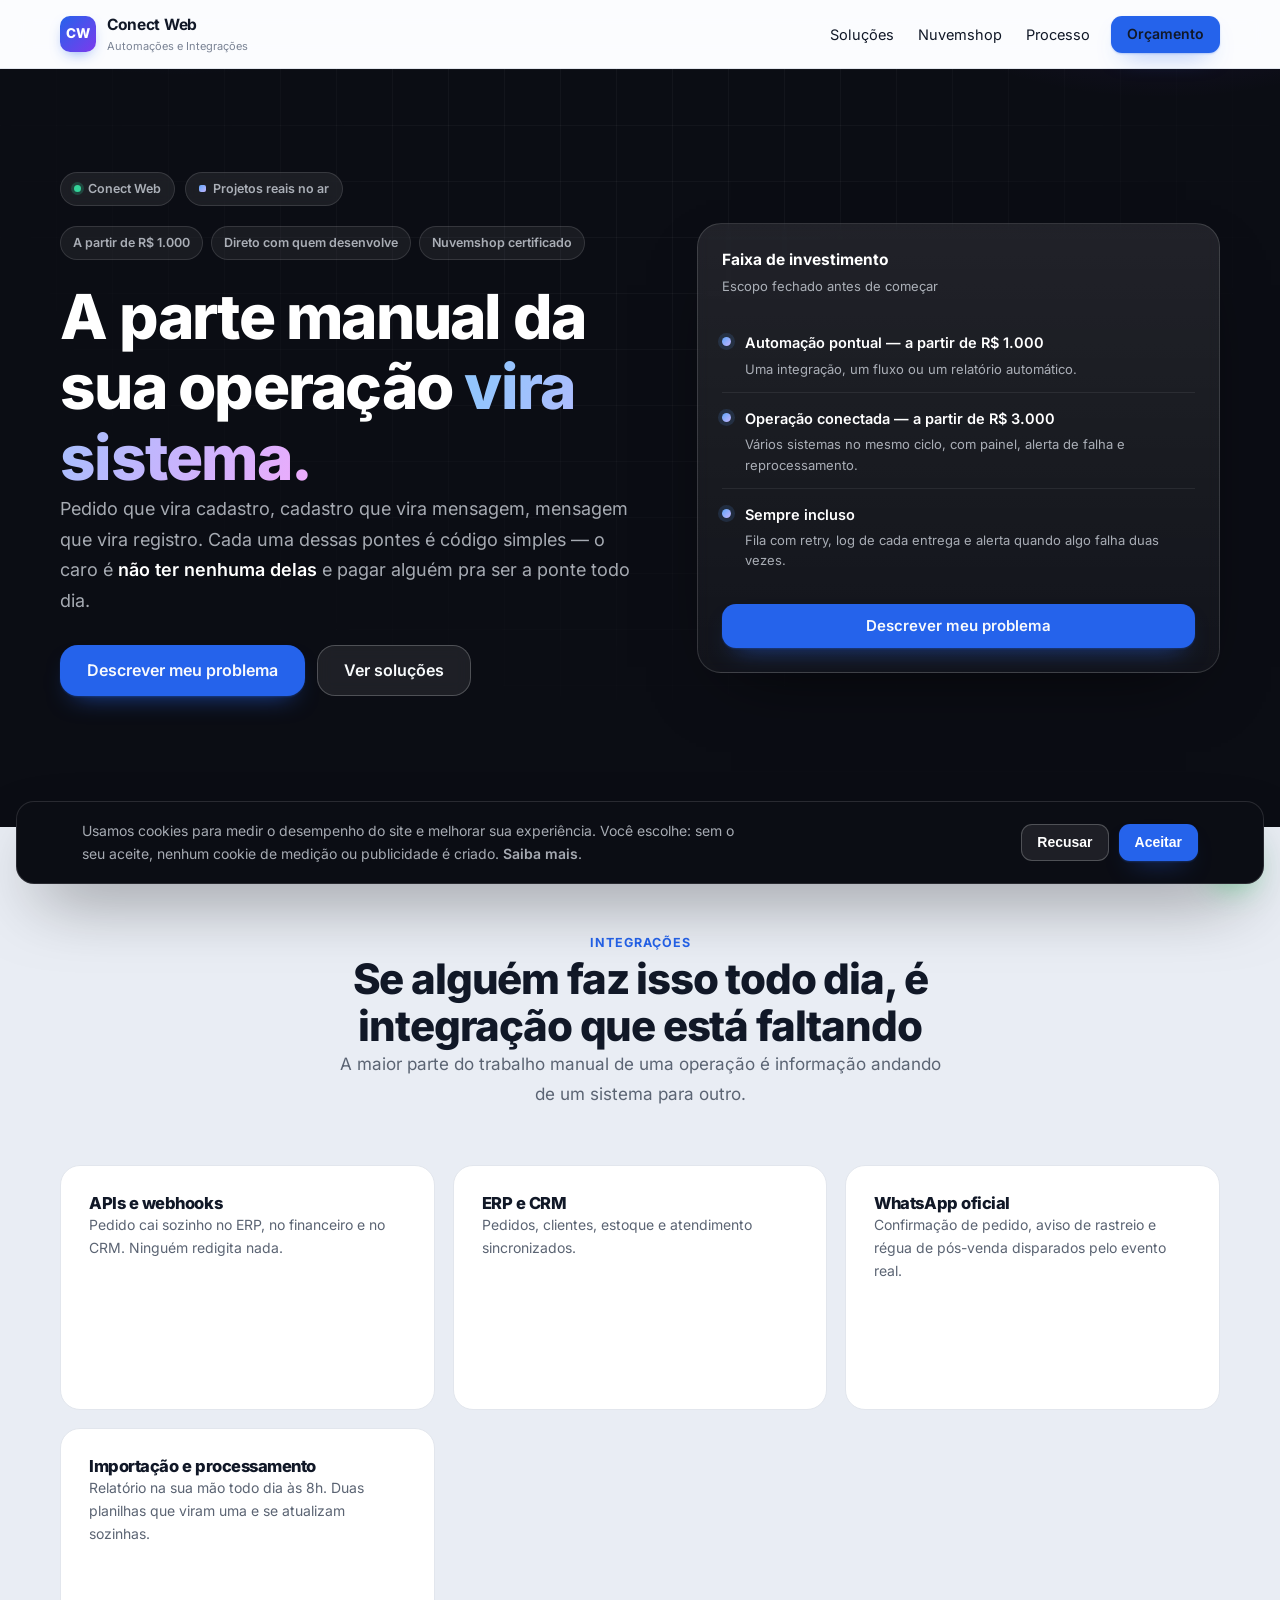
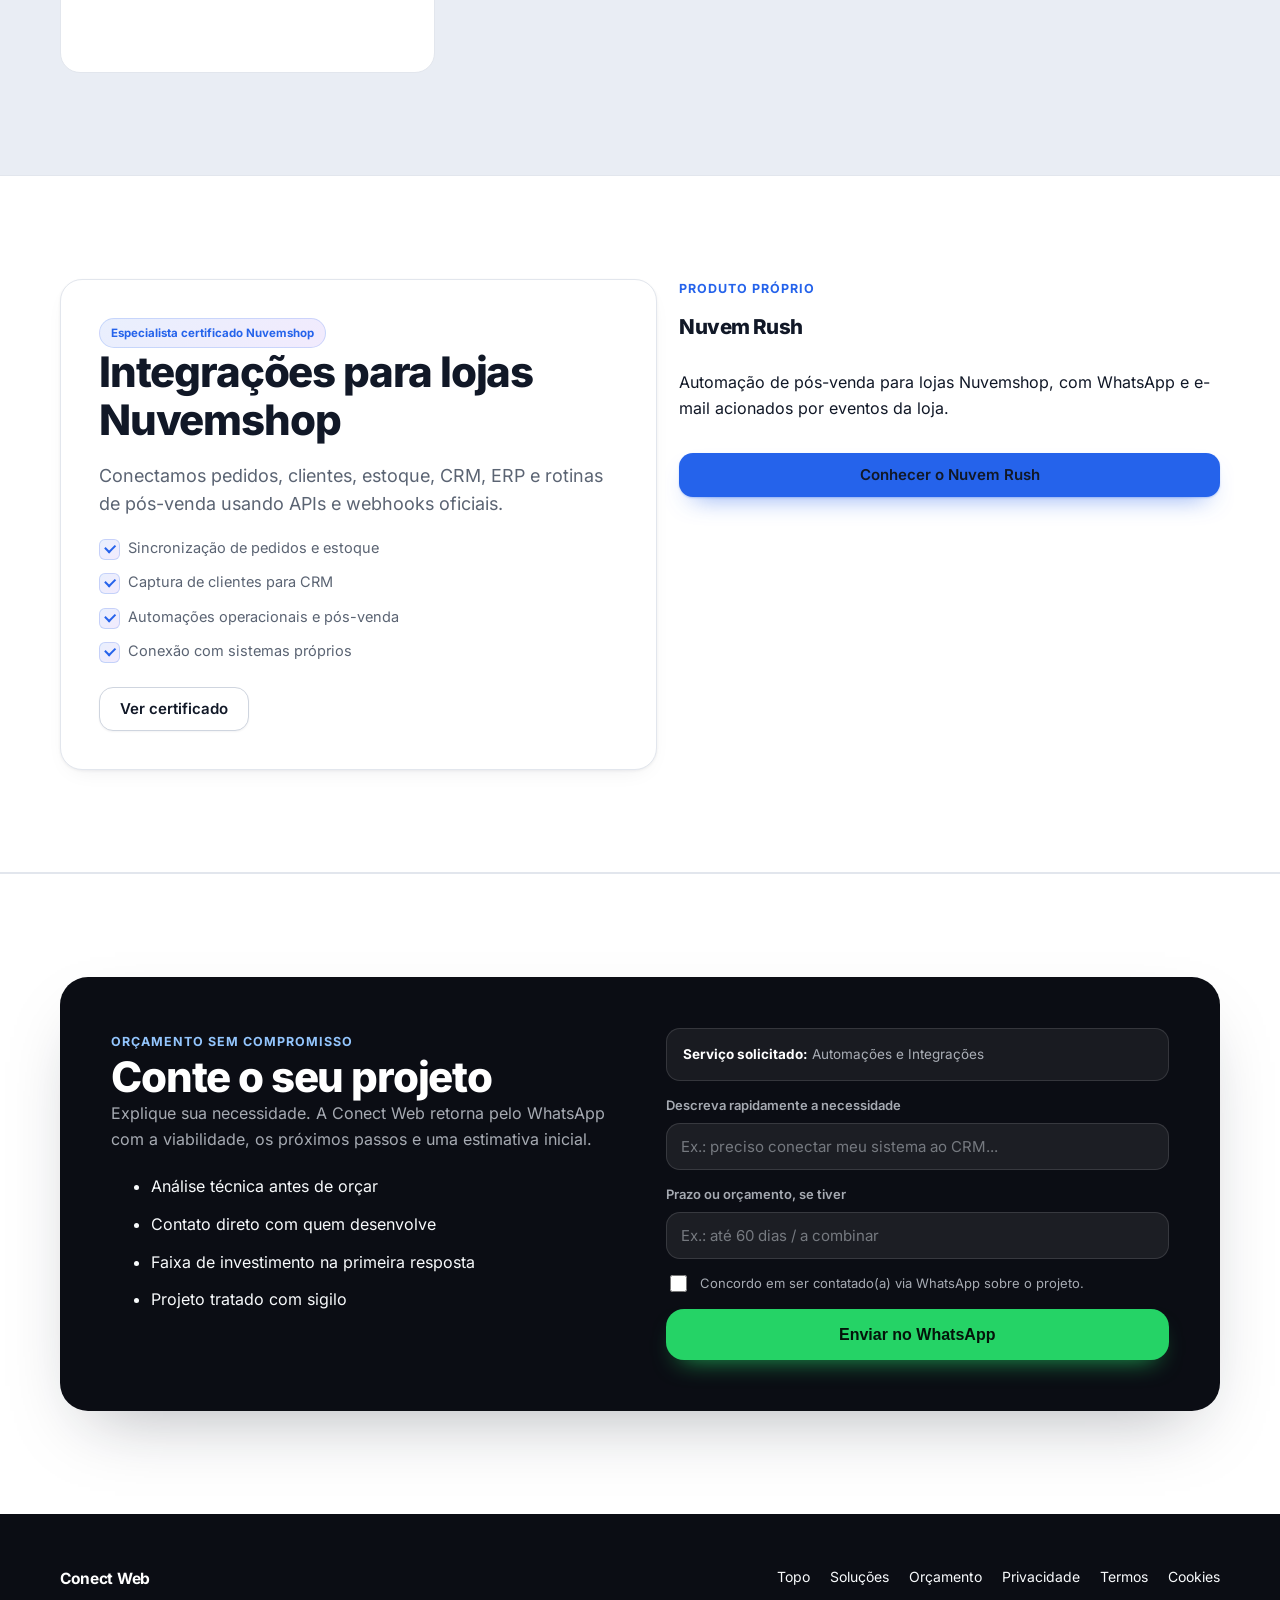
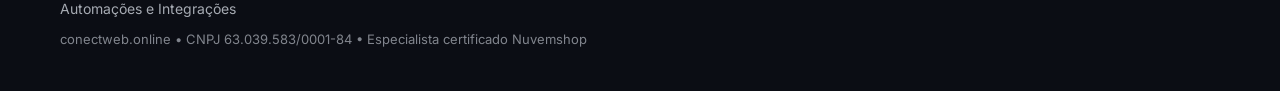
==== commit 6104e751: "Reposiciona home e paginas internas; remove analytics legado inline" ====
--- a/automacoes-e-integracoes/index.html
+++ b/automacoes-e-integracoes/index.html
@@ -3,6 +3,6 @@
   <a class="brand" href="/" aria-label="Conect Web — início"><span class="brand__logo">CW</span><span class="brand__text"><strong>Conect Web</strong><small>Automações e Integrações</small></span></a>
   <nav class="nav" aria-label="Navegação principal"><a href="#solucoes">Soluções</a><a href="#nuvemshop">Nuvemshop</a><a href="#processo">Processo</a><a class="btn btn--sm btn--primary" href="#contato">Orçamento</a></nav>
   <button class="menu" type="button" aria-label="Abrir menu" aria-expanded="false" data-menu-btn><span></span><span></span><span></span></button>
-</div><div class="mobile" data-mobile-menu hidden><div class="container mobile__inner"><a href="#solucoes">Soluções</a><a href="#nuvemshop">Nuvemshop</a><a href="#processo">Processo</a><a class="btn btn--primary" href="#contato">Orçamento</a></div></div></header><main id="top" class="hero"><div class="container hero__grid"><section><div class="badge-row"><span class="live-badge"><span class="dot"></span> Conect Web</span><span class="partner-badge">Projetos reais no ar</span></div><div class="chips"><span class="chip">A partir de R$ 1.000</span><span class="chip">1 a 2 semanas</span><span class="chip">Nuvemshop certificado</span></div><h1>A parte manual da sua operação <span class="u">vira sistema.</span></h1><p class="lead">Pedido que vira cadastro, cadastro que vira mensagem, mensagem que vira registro. Cada uma dessas pontes é código simples — o caro é <b>não ter nenhuma delas</b> e pagar alguém pra ser a ponte todo dia.</p><div class="hero__cta"><a class="btn btn--primary btn--lg" href="#contato">Descrever meu problema</a><a class="btn btn--ghost btn--lg" href="#solucoes">Ver soluções</a></div></section><aside id="processo" class="hero__right" aria-label="Faixa de investimento"><div class="panel"><div class="panel__head"><strong>Faixa de investimento</strong><span>Escopo fechado antes de começar</span></div><div class="steps"><div class="step"><div class="step__dot"></div><div><strong>Automação pontual — a partir de R$ 1.000</strong><p>Uma integração, um fluxo ou um relatório automático. 1 a 2 semanas.</p></div></div><div class="step"><div class="step__dot"></div><div><strong>Operação conectada — a partir de R$ 3.000</strong><p>Vários sistemas no mesmo ciclo, com painel, alerta de falha e reprocessamento. 3 a 5 semanas.</p></div></div><div class="step"><div class="step__dot"></div><div><strong>Sempre incluso</strong><p>Fila com retry, log de cada entrega e alerta quando algo falha duas vezes.</p></div></div></div><a class="btn btn--primary btn--block" href="#contato">Descrever meu problema</a></div></aside></div></main><section id="solucoes" class="section"><div class="container"><header class="section__head"><span class="eyebrow">Integrações</span><h2>Se alguém faz isso todo dia, é integração que está faltando</h2><p>A maior parte do trabalho manual de uma operação é informação andando de um sistema para outro.</p></header><div class="solgrid"><article class="sol"><h3>APIs e webhooks</h3><p>Pedido cai sozinho no ERP, no financeiro e no CRM. Ninguém redigita nada.</p></article><article class="sol"><h3>ERP e CRM</h3><p>Pedidos, clientes, estoque e atendimento sincronizados.</p></article><article class="sol"><h3>WhatsApp oficial</h3><p>Confirmação de pedido, aviso de rastreio e régua de pós-venda disparados pelo evento real.</p></article><article class="sol"><h3>Importação e processamento</h3><p>Relatório na sua mão todo dia às 8h. Duas planilhas que viram uma e se atualizam sozinhas.</p></article></div></div></section><section id="nuvemshop" class="section section--alt"><div class="container"><div class="sys"><div class="sys__main"><span class="pill pill--nuvem">Especialista certificado Nuvemshop</span><h2>Integrações para lojas Nuvemshop</h2><p class="lead">Conectamos pedidos, clientes, estoque, CRM, ERP e rotinas de pós-venda usando APIs e webhooks oficiais.</p><ul class="sys__list"><li>Sincronização de pedidos e estoque</li><li>Captura de clientes para CRM</li><li>Automações operacionais e pós-venda</li><li>Conexão com sistemas próprios</li></ul><a class="btn btn--ghost" href="/certificado-nuvemshop.pdf" target="_blank" rel="noopener">Ver certificado</a></div><aside class="sys__side" aria-label="Produto Nuvem Rush"><span class="eyebrow">Produto próprio</span><h3>Nuvem Rush</h3><p>Automação de pós-venda para lojas Nuvemshop, com WhatsApp e e-mail acionados por eventos da loja.</p><a class="btn btn--primary btn--block" href="https://nuvemrush.com.br" target="_blank" rel="noopener">Conhecer o Nuvem Rush</a></aside></div></div></section><section id="contato" class="section section--cta"><div class="container cta"><div class="cta__left"><span class="eyebrow">Orçamento sem compromisso</span><h2>Conte o seu projeto</h2><p>Explique sua necessidade. A Conect Web retorna pelo WhatsApp com a viabilidade, os próximos passos e uma estimativa inicial.</p><ul class="cta__bullets"><li>Análise técnica antes de orçar</li><li>Contato direto com quem desenvolve</li><li>Faixa de investimento na primeira resposta</li><li>Projeto tratado com sigilo</li></ul></div><form class="form" data-lead-form><input type="hidden" name="tipo" value="Automação ou integração"><div class="cta__note"><strong>Serviço solicitado:</strong> Automações e Integrações</div><label>Descreva rapidamente a necessidade<input type="text" name="descricao" placeholder="Ex.: preciso conectar meu sistema ao CRM..." required></label><label>Prazo ou orçamento, se tiver<input type="text" name="prazo" placeholder="Ex.: até 60 dias / a combinar"></label><label class="check"><input type="checkbox" name="aceite" required><span>Concordo em ser contatado(a) via WhatsApp sobre o projeto.</span></label><button class="btn btn--wa btn--lg btn--block" type="submit" data-event="lead_submit">Enviar no WhatsApp</button></form></div></section>
+</div><div class="mobile" data-mobile-menu hidden><div class="container mobile__inner"><a href="#solucoes">Soluções</a><a href="#nuvemshop">Nuvemshop</a><a href="#processo">Processo</a><a class="btn btn--primary" href="#contato">Orçamento</a></div></div></header><main id="top" class="hero"><div class="container hero__grid"><section><div class="badge-row"><span class="live-badge"><span class="dot"></span> Conect Web</span><span class="partner-badge">Projetos reais no ar</span></div><div class="chips"><span class="chip">A partir de R$ 1.000</span><span class="chip">Direto com quem desenvolve</span><span class="chip">Nuvemshop certificado</span></div><h1>A parte manual da sua operação <span class="u">vira sistema.</span></h1><p class="lead">Pedido que vira cadastro, cadastro que vira mensagem, mensagem que vira registro. Cada uma dessas pontes é código simples — o caro é <b>não ter nenhuma delas</b> e pagar alguém pra ser a ponte todo dia.</p><div class="hero__cta"><a class="btn btn--primary btn--lg" href="#contato">Descrever meu problema</a><a class="btn btn--ghost btn--lg" href="#solucoes">Ver soluções</a></div></section><aside id="processo" class="hero__right" aria-label="Faixa de investimento"><div class="panel"><div class="panel__head"><strong>Faixa de investimento</strong><span>Escopo fechado antes de começar</span></div><div class="steps"><div class="step"><div class="step__dot"></div><div><strong>Automação pontual — a partir de R$ 1.000</strong><p>Uma integração, um fluxo ou um relatório automático.</p></div></div><div class="step"><div class="step__dot"></div><div><strong>Operação conectada — a partir de R$ 3.000</strong><p>Vários sistemas no mesmo ciclo, com painel, alerta de falha e reprocessamento.</p></div></div><div class="step"><div class="step__dot"></div><div><strong>Sempre incluso</strong><p>Fila com retry, log de cada entrega e alerta quando algo falha duas vezes.</p></div></div></div><a class="btn btn--primary btn--block" href="#contato">Descrever meu problema</a></div></aside></div></main><section id="solucoes" class="section"><div class="container"><header class="section__head"><span class="eyebrow">Integrações</span><h2>Se alguém faz isso todo dia, é integração que está faltando</h2><p>A maior parte do trabalho manual de uma operação é informação andando de um sistema para outro.</p></header><div class="solgrid"><article class="sol"><h3>APIs e webhooks</h3><p>Pedido cai sozinho no ERP, no financeiro e no CRM. Ninguém redigita nada.</p></article><article class="sol"><h3>ERP e CRM</h3><p>Pedidos, clientes, estoque e atendimento sincronizados.</p></article><article class="sol"><h3>WhatsApp oficial</h3><p>Confirmação de pedido, aviso de rastreio e régua de pós-venda disparados pelo evento real.</p></article><article class="sol"><h3>Importação e processamento</h3><p>Relatório na sua mão todo dia às 8h. Duas planilhas que viram uma e se atualizam sozinhas.</p></article></div></div></section><section id="nuvemshop" class="section section--alt"><div class="container"><div class="sys"><div class="sys__main"><span class="pill pill--nuvem">Especialista certificado Nuvemshop</span><h2>Integrações para lojas Nuvemshop</h2><p class="lead">Conectamos pedidos, clientes, estoque, CRM, ERP e rotinas de pós-venda usando APIs e webhooks oficiais.</p><ul class="sys__list"><li>Sincronização de pedidos e estoque</li><li>Captura de clientes para CRM</li><li>Automações operacionais e pós-venda</li><li>Conexão com sistemas próprios</li></ul><a class="btn btn--ghost" href="/certificado-nuvemshop.pdf" target="_blank" rel="noopener">Ver certificado</a></div><aside class="sys__side" aria-label="Produto Nuvem Rush"><span class="eyebrow">Produto próprio</span><h3>Nuvem Rush</h3><p>Automação de pós-venda para lojas Nuvemshop, com WhatsApp e e-mail acionados por eventos da loja.</p><a class="btn btn--primary btn--block" href="https://nuvemrush.com.br" target="_blank" rel="noopener">Conhecer o Nuvem Rush</a></aside></div></div></section><section id="contato" class="section section--cta"><div class="container cta"><div class="cta__left"><span class="eyebrow">Orçamento sem compromisso</span><h2>Conte o seu projeto</h2><p>Explique sua necessidade. A Conect Web retorna pelo WhatsApp com a viabilidade, os próximos passos e uma estimativa inicial.</p><ul class="cta__bullets"><li>Análise técnica antes de orçar</li><li>Contato direto com quem desenvolve</li><li>Faixa de investimento na primeira resposta</li><li>Projeto tratado com sigilo</li></ul></div><form class="form" data-lead-form><input type="hidden" name="tipo" value="Automação ou integração"><div class="cta__note"><strong>Serviço solicitado:</strong> Automações e Integrações</div><label>Descreva rapidamente a necessidade<input type="text" name="descricao" placeholder="Ex.: preciso conectar meu sistema ao CRM..." required></label><label>Prazo ou orçamento, se tiver<input type="text" name="prazo" placeholder="Ex.: até 60 dias / a combinar"></label><label class="check"><input type="checkbox" name="aceite" required><span>Concordo em ser contatado(a) via WhatsApp sobre o projeto.</span></label><button class="btn btn--wa btn--lg btn--block" type="submit" data-event="lead_submit">Enviar no WhatsApp</button></form></div></section>
 <footer class="footer"><div class="container footer__inner"><div><strong>Conect Web</strong><p>Automações e Integrações</p><small>conectweb.online • CNPJ 63.039.583/0001-84 • Especialista certificado Nuvemshop</small></div><div class="footer__links"><a href="#top">Topo</a><a href="#solucoes">Soluções</a><a href="#contato">Orçamento</a><a href="/privacidade/">Privacidade</a><a href="/termos/">Termos</a><a href="/cookies/">Cookies</a></div></div></footer>
 <a class="wa-float" href="#" data-wa-btn data-event="click_whatsapp_float" aria-label="Falar no WhatsApp"><span aria-hidden="true">◉</span></a><script src="/script.js?v=2" defer></script></body></html>
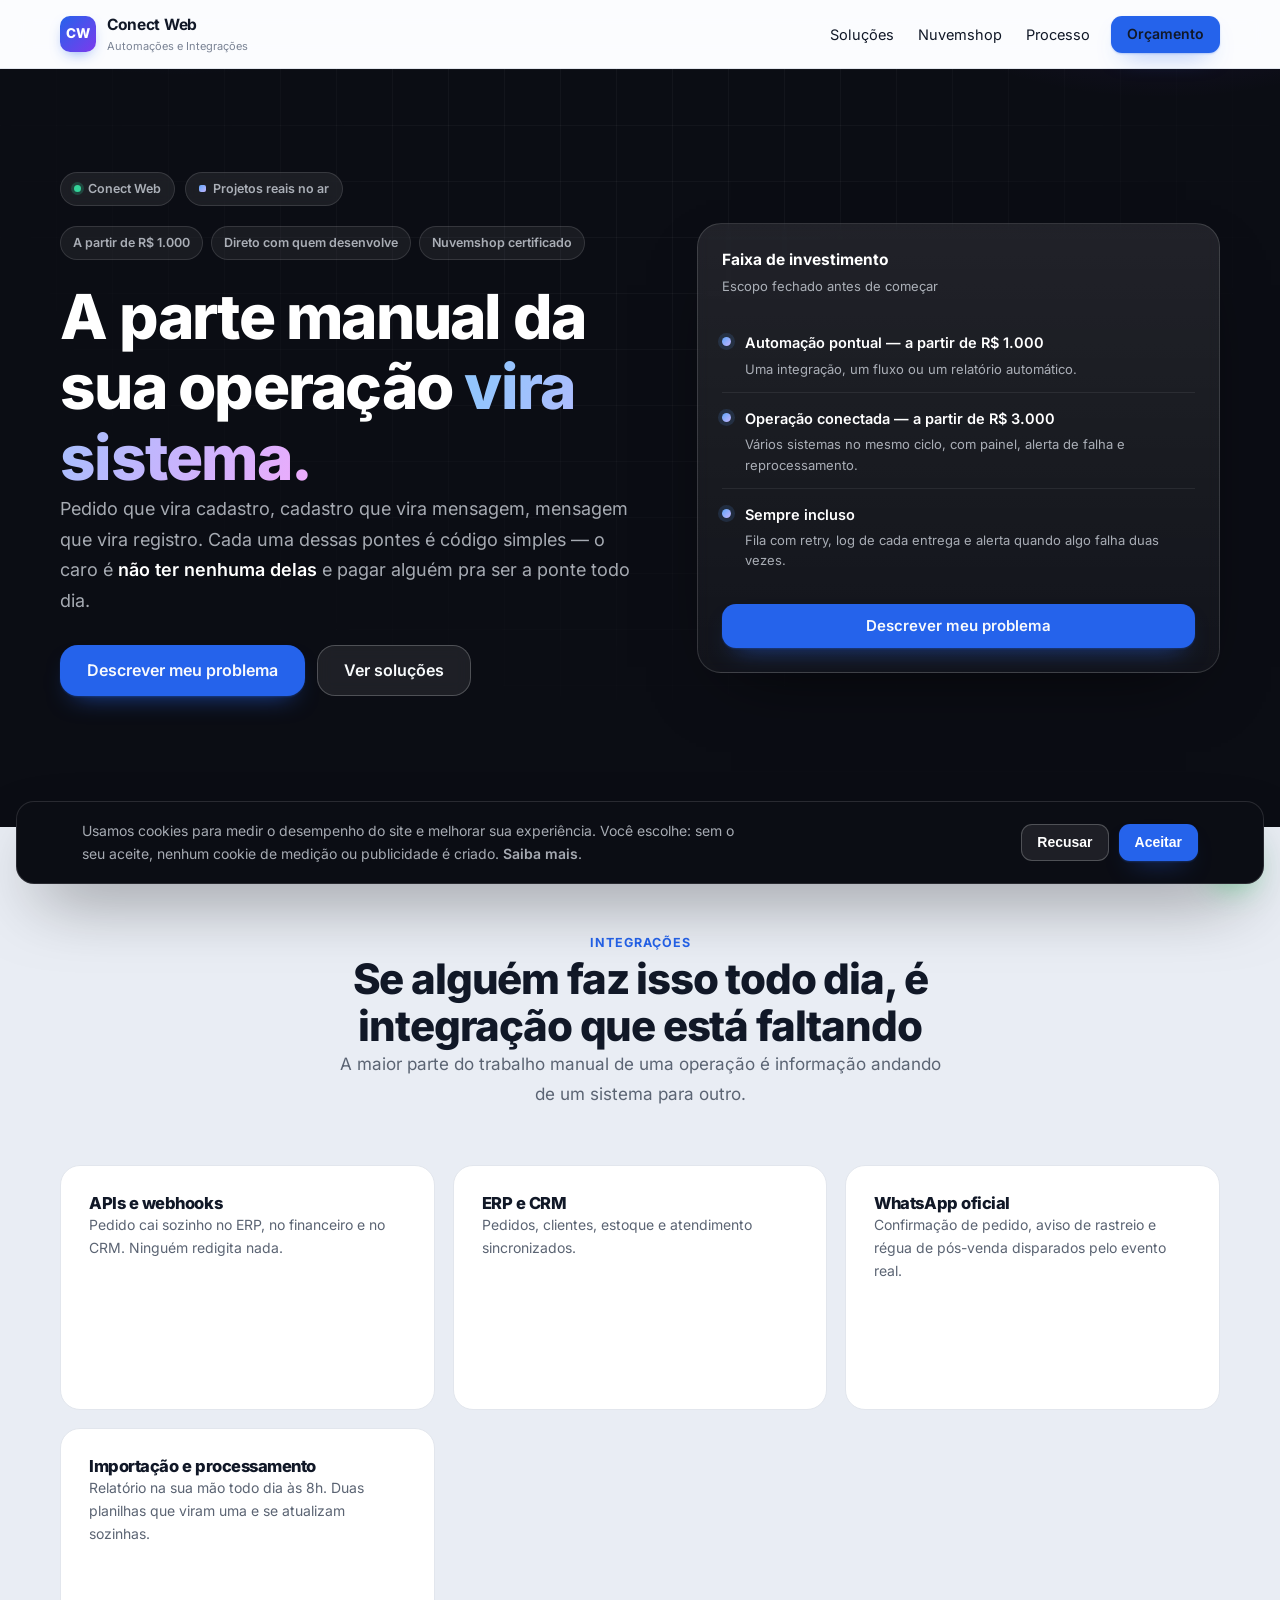
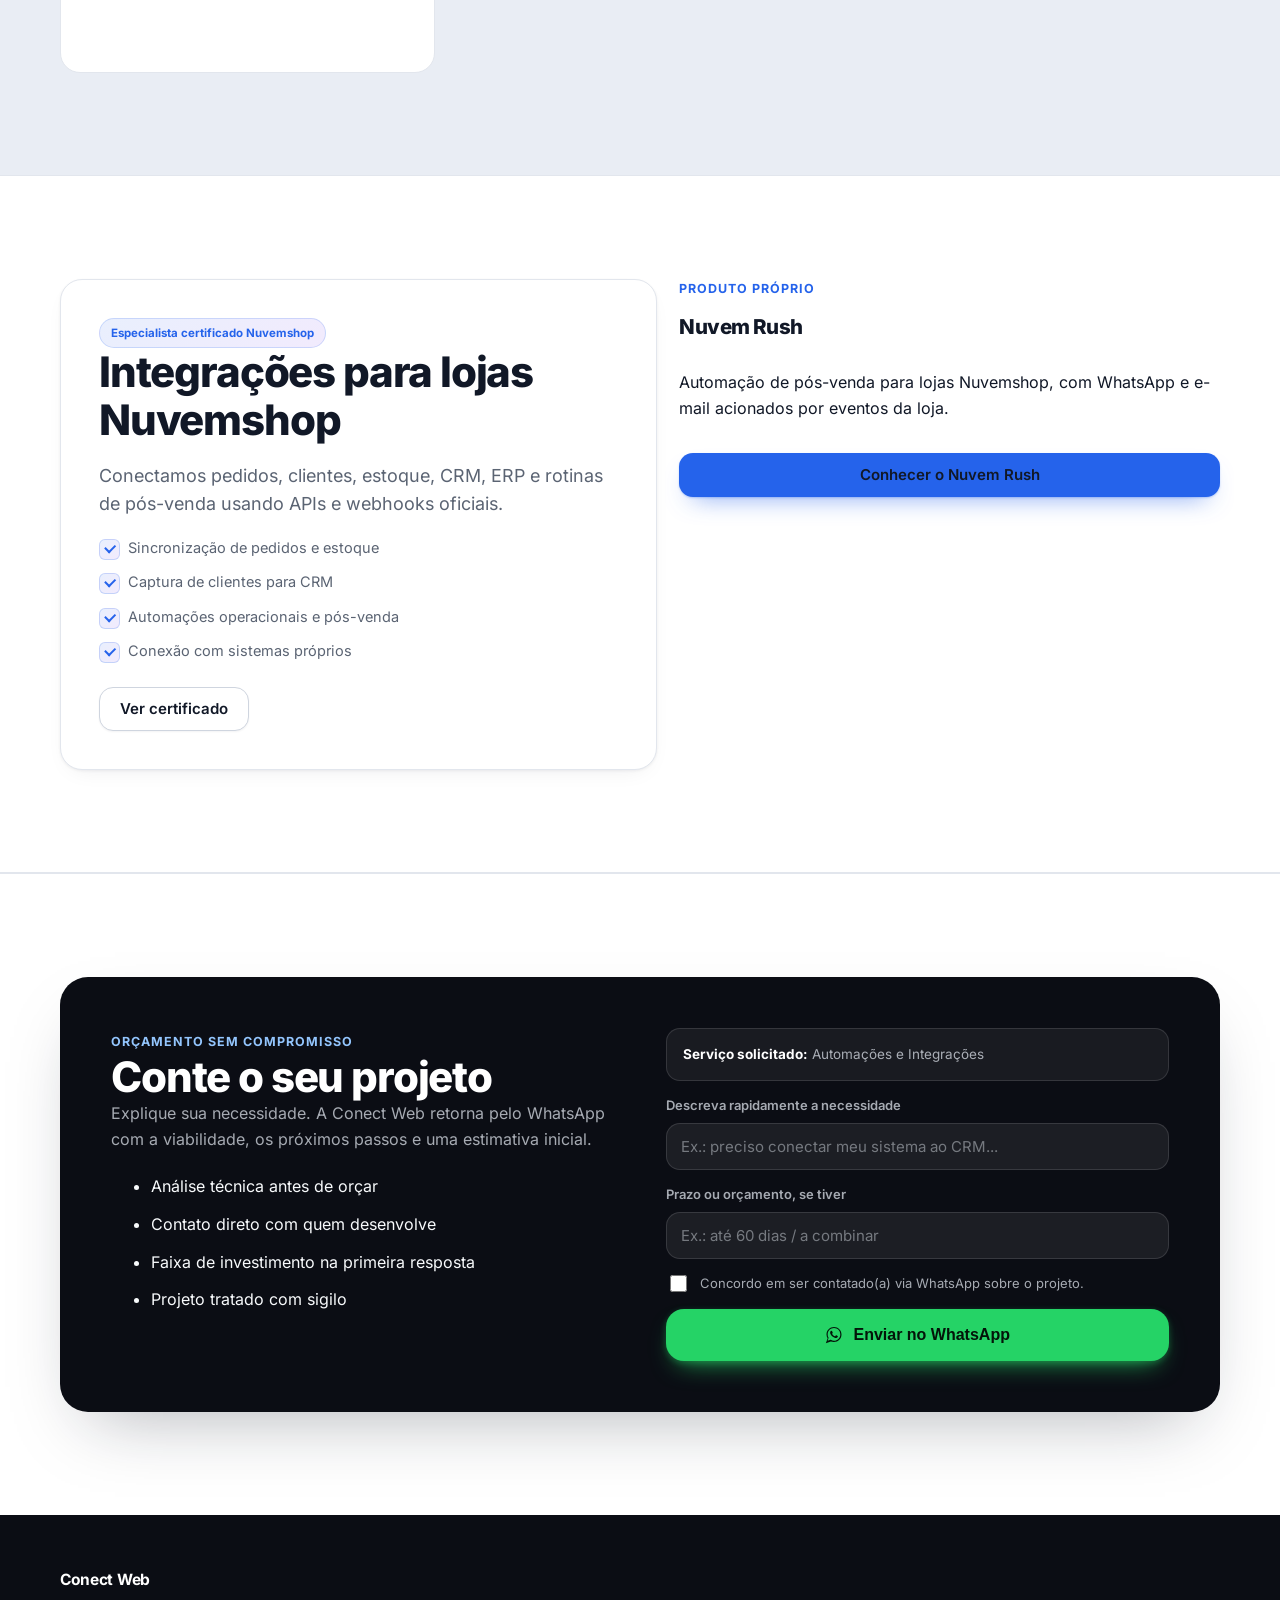
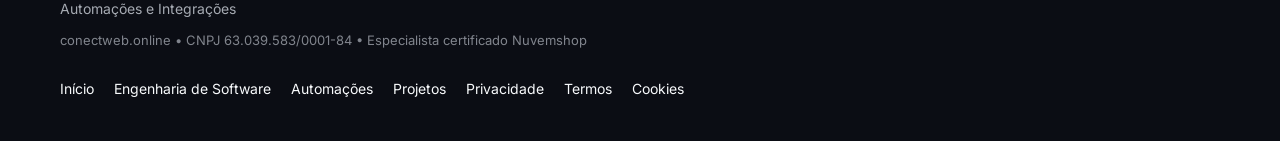
==== commit f28005c2: "feat(ux): padronizar botoes de whatsapp, corrigir forms e polimento visual tech" ====
--- a/automacoes-e-integracoes/index.html
+++ b/automacoes-e-integracoes/index.html
@@ -1,8 +1,8 @@
-<!DOCTYPE html><html lang="pt-BR" class="no-js"><head><meta charset="utf-8"><meta name="viewport" content="width=device-width,initial-scale=1"><script>document.documentElement.classList.remove('no-js');document.documentElement.classList.add('js')</script><title>Automação e integração a partir de R$ 1.000 | Conect Web</title><meta name="description" content="Seus sistemas conversando e o trabalho repetitivo fora da mão de alguém. A partir de R$ 1.000, com fila, log e alerta de falha. Especialista certificado Nuvemshop."><link rel="canonical" href="https://conectweb.online/automacoes-e-integracoes/"><meta property="og:type" content="website"><meta property="og:locale" content="pt_BR"><meta property="og:site_name" content="Conect Web"><meta property="og:title" content="Automações e Integrações de Sistemas | Conect Web"><meta property="og:description" content="Seus sistemas conversando e o trabalho repetitivo fora da mão de alguém. A partir de R$ 1.000, com fila, log e alerta de falha. Especialista certificado Nuvemshop."><meta property="og:url" content="https://conectweb.online/automacoes-e-integracoes/"><meta property="og:image" content="https://conectweb.online/og.png"><link rel="icon" href="/favicon.png"><link rel="apple-touch-icon" href="/apple-touch-icon.png"><link rel="stylesheet" href="/styles.css?v=18"><script src="/consent.js?v=2" defer></script></head><body data-service="automacao">
+<!DOCTYPE html><html lang="pt-BR" class="no-js"><head><meta charset="utf-8"><meta name="viewport" content="width=device-width,initial-scale=1"><script>document.documentElement.classList.remove('no-js');document.documentElement.classList.add('js')</script><title>Automação e integração a partir de R$ 1.000 | Conect Web</title><meta name="description" content="Seus sistemas conversando e o trabalho repetitivo fora da mão de alguém. A partir de R$ 1.000, com fila, log e alerta de falha. Especialista certificado Nuvemshop."><link rel="canonical" href="https://conectweb.online/automacoes-e-integracoes/"><meta property="og:type" content="website"><meta property="og:locale" content="pt_BR"><meta property="og:site_name" content="Conect Web"><meta property="og:title" content="Automações e Integrações de Sistemas | Conect Web"><meta property="og:description" content="Seus sistemas conversando e o trabalho repetitivo fora da mão de alguém. A partir de R$ 1.000, com fila, log e alerta de falha. Especialista certificado Nuvemshop."><meta property="og:url" content="https://conectweb.online/automacoes-e-integracoes/"><meta property="og:image" content="https://conectweb.online/og.png"><link rel="icon" href="/favicon.png"><link rel="apple-touch-icon" href="/apple-touch-icon.png"><link rel="stylesheet" href="/styles.css?v=19"><script src="/consent.js?v=2" defer></script></head><body data-service="automacao">
 <header class="topbar"><div class="container topbar__inner">
   <a class="brand" href="/" aria-label="Conect Web — início"><span class="brand__logo">CW</span><span class="brand__text"><strong>Conect Web</strong><small>Automações e Integrações</small></span></a>
   <nav class="nav" aria-label="Navegação principal"><a href="#solucoes">Soluções</a><a href="#nuvemshop">Nuvemshop</a><a href="#processo">Processo</a><a class="btn btn--sm btn--primary" href="#contato">Orçamento</a></nav>
   <button class="menu" type="button" aria-label="Abrir menu" aria-expanded="false" data-menu-btn><span></span><span></span><span></span></button>
-</div><div class="mobile" data-mobile-menu hidden><div class="container mobile__inner"><a href="#solucoes">Soluções</a><a href="#nuvemshop">Nuvemshop</a><a href="#processo">Processo</a><a class="btn btn--primary" href="#contato">Orçamento</a></div></div></header><main id="top" class="hero"><div class="container hero__grid"><section><div class="badge-row"><span class="live-badge"><span class="dot"></span> Conect Web</span><span class="partner-badge">Projetos reais no ar</span></div><div class="chips"><span class="chip">A partir de R$ 1.000</span><span class="chip">Direto com quem desenvolve</span><span class="chip">Nuvemshop certificado</span></div><h1>A parte manual da sua operação <span class="u">vira sistema.</span></h1><p class="lead">Pedido que vira cadastro, cadastro que vira mensagem, mensagem que vira registro. Cada uma dessas pontes é código simples — o caro é <b>não ter nenhuma delas</b> e pagar alguém pra ser a ponte todo dia.</p><div class="hero__cta"><a class="btn btn--primary btn--lg" href="#contato">Descrever meu problema</a><a class="btn btn--ghost btn--lg" href="#solucoes">Ver soluções</a></div></section><aside id="processo" class="hero__right" aria-label="Faixa de investimento"><div class="panel"><div class="panel__head"><strong>Faixa de investimento</strong><span>Escopo fechado antes de começar</span></div><div class="steps"><div class="step"><div class="step__dot"></div><div><strong>Automação pontual — a partir de R$ 1.000</strong><p>Uma integração, um fluxo ou um relatório automático.</p></div></div><div class="step"><div class="step__dot"></div><div><strong>Operação conectada — a partir de R$ 3.000</strong><p>Vários sistemas no mesmo ciclo, com painel, alerta de falha e reprocessamento.</p></div></div><div class="step"><div class="step__dot"></div><div><strong>Sempre incluso</strong><p>Fila com retry, log de cada entrega e alerta quando algo falha duas vezes.</p></div></div></div><a class="btn btn--primary btn--block" href="#contato">Descrever meu problema</a></div></aside></div></main><section id="solucoes" class="section"><div class="container"><header class="section__head"><span class="eyebrow">Integrações</span><h2>Se alguém faz isso todo dia, é integração que está faltando</h2><p>A maior parte do trabalho manual de uma operação é informação andando de um sistema para outro.</p></header><div class="solgrid"><article class="sol"><h3>APIs e webhooks</h3><p>Pedido cai sozinho no ERP, no financeiro e no CRM. Ninguém redigita nada.</p></article><article class="sol"><h3>ERP e CRM</h3><p>Pedidos, clientes, estoque e atendimento sincronizados.</p></article><article class="sol"><h3>WhatsApp oficial</h3><p>Confirmação de pedido, aviso de rastreio e régua de pós-venda disparados pelo evento real.</p></article><article class="sol"><h3>Importação e processamento</h3><p>Relatório na sua mão todo dia às 8h. Duas planilhas que viram uma e se atualizam sozinhas.</p></article></div></div></section><section id="nuvemshop" class="section section--alt"><div class="container"><div class="sys"><div class="sys__main"><span class="pill pill--nuvem">Especialista certificado Nuvemshop</span><h2>Integrações para lojas Nuvemshop</h2><p class="lead">Conectamos pedidos, clientes, estoque, CRM, ERP e rotinas de pós-venda usando APIs e webhooks oficiais.</p><ul class="sys__list"><li>Sincronização de pedidos e estoque</li><li>Captura de clientes para CRM</li><li>Automações operacionais e pós-venda</li><li>Conexão com sistemas próprios</li></ul><a class="btn btn--ghost" href="/certificado-nuvemshop.pdf" target="_blank" rel="noopener">Ver certificado</a></div><aside class="sys__side" aria-label="Produto Nuvem Rush"><span class="eyebrow">Produto próprio</span><h3>Nuvem Rush</h3><p>Automação de pós-venda para lojas Nuvemshop, com WhatsApp e e-mail acionados por eventos da loja.</p><a class="btn btn--primary btn--block" href="https://nuvemrush.com.br" target="_blank" rel="noopener">Conhecer o Nuvem Rush</a></aside></div></div></section><section id="contato" class="section section--cta"><div class="container cta"><div class="cta__left"><span class="eyebrow">Orçamento sem compromisso</span><h2>Conte o seu projeto</h2><p>Explique sua necessidade. A Conect Web retorna pelo WhatsApp com a viabilidade, os próximos passos e uma estimativa inicial.</p><ul class="cta__bullets"><li>Análise técnica antes de orçar</li><li>Contato direto com quem desenvolve</li><li>Faixa de investimento na primeira resposta</li><li>Projeto tratado com sigilo</li></ul></div><form class="form" data-lead-form><input type="hidden" name="tipo" value="Automação ou integração"><div class="cta__note"><strong>Serviço solicitado:</strong> Automações e Integrações</div><label>Descreva rapidamente a necessidade<input type="text" name="descricao" placeholder="Ex.: preciso conectar meu sistema ao CRM..." required></label><label>Prazo ou orçamento, se tiver<input type="text" name="prazo" placeholder="Ex.: até 60 dias / a combinar"></label><label class="check"><input type="checkbox" name="aceite" required><span>Concordo em ser contatado(a) via WhatsApp sobre o projeto.</span></label><button class="btn btn--wa btn--lg btn--block" type="submit" data-event="lead_submit">Enviar no WhatsApp</button></form></div></section>
-<footer class="footer"><div class="container footer__inner"><div><strong>Conect Web</strong><p>Automações e Integrações</p><small>conectweb.online • CNPJ 63.039.583/0001-84 • Especialista certificado Nuvemshop</small></div><div class="footer__links"><a href="#top">Topo</a><a href="#solucoes">Soluções</a><a href="#contato">Orçamento</a><a href="/privacidade/">Privacidade</a><a href="/termos/">Termos</a><a href="/cookies/">Cookies</a></div></div></footer>
-<a class="wa-float" href="#" data-wa-btn data-event="click_whatsapp_float" aria-label="Falar no WhatsApp"><span aria-hidden="true">◉</span></a><script src="/script.js?v=2" defer></script></body></html>+</div><div class="mobile" data-mobile-menu hidden><div class="container mobile__inner"><a href="#solucoes">Soluções</a><a href="#nuvemshop">Nuvemshop</a><a href="#processo">Processo</a><a class="btn btn--primary" href="#contato">Orçamento</a></div></div></header><main id="top" class="hero"><div class="container hero__grid"><section><div class="badge-row"><span class="live-badge"><span class="dot"></span> Conect Web</span><span class="partner-badge">Projetos reais no ar</span></div><div class="chips"><span class="chip">A partir de R$ 1.000</span><span class="chip">Direto com quem desenvolve</span><span class="chip">Nuvemshop certificado</span></div><h1>A parte manual da sua operação <span class="u">vira sistema.</span></h1><p class="lead">Pedido que vira cadastro, cadastro que vira mensagem, mensagem que vira registro. Cada uma dessas pontes é código simples — o caro é <b>não ter nenhuma delas</b> e pagar alguém pra ser a ponte todo dia.</p><div class="hero__cta"><a class="btn btn--primary btn--lg" href="#contato">Descrever meu problema</a><a class="btn btn--ghost btn--lg" href="#solucoes">Ver soluções</a></div></section><aside id="processo" class="hero__right" aria-label="Faixa de investimento"><div class="panel"><div class="panel__head"><strong>Faixa de investimento</strong><span>Escopo fechado antes de começar</span></div><div class="steps"><div class="step"><div class="step__dot"></div><div><strong>Automação pontual — a partir de R$ 1.000</strong><p>Uma integração, um fluxo ou um relatório automático.</p></div></div><div class="step"><div class="step__dot"></div><div><strong>Operação conectada — a partir de R$ 3.000</strong><p>Vários sistemas no mesmo ciclo, com painel, alerta de falha e reprocessamento.</p></div></div><div class="step"><div class="step__dot"></div><div><strong>Sempre incluso</strong><p>Fila com retry, log de cada entrega e alerta quando algo falha duas vezes.</p></div></div></div><a class="btn btn--primary btn--block" href="#contato">Descrever meu problema</a></div></aside></div></main><section id="solucoes" class="section"><div class="container"><header class="section__head"><span class="eyebrow">Integrações</span><h2>Se alguém faz isso todo dia, é integração que está faltando</h2><p>A maior parte do trabalho manual de uma operação é informação andando de um sistema para outro.</p></header><div class="solgrid"><article class="sol"><h3>APIs e webhooks</h3><p>Pedido cai sozinho no ERP, no financeiro e no CRM. Ninguém redigita nada.</p></article><article class="sol"><h3>ERP e CRM</h3><p>Pedidos, clientes, estoque e atendimento sincronizados.</p></article><article class="sol"><h3>WhatsApp oficial</h3><p>Confirmação de pedido, aviso de rastreio e régua de pós-venda disparados pelo evento real.</p></article><article class="sol"><h3>Importação e processamento</h3><p>Relatório na sua mão todo dia às 8h. Duas planilhas que viram uma e se atualizam sozinhas.</p></article></div></div></section><section id="nuvemshop" class="section section--alt"><div class="container"><div class="sys"><div class="sys__main"><span class="pill pill--nuvem">Especialista certificado Nuvemshop</span><h2>Integrações para lojas Nuvemshop</h2><p class="lead">Conectamos pedidos, clientes, estoque, CRM, ERP e rotinas de pós-venda usando APIs e webhooks oficiais.</p><ul class="sys__list"><li>Sincronização de pedidos e estoque</li><li>Captura de clientes para CRM</li><li>Automações operacionais e pós-venda</li><li>Conexão com sistemas próprios</li></ul><a class="btn btn--ghost" href="/certificado-nuvemshop.pdf" target="_blank" rel="noopener">Ver certificado</a></div><aside class="sys__side" aria-label="Produto Nuvem Rush"><span class="eyebrow">Produto próprio</span><h3>Nuvem Rush</h3><p>Automação de pós-venda para lojas Nuvemshop, com WhatsApp e e-mail acionados por eventos da loja.</p><a class="btn btn--primary btn--block" href="https://nuvemrush.com.br" target="_blank" rel="noopener">Conhecer o Nuvem Rush</a></aside></div></div></section><section id="contato" class="section section--cta"><div class="container cta"><div class="cta__left"><span class="eyebrow">Orçamento sem compromisso</span><h2>Conte o seu projeto</h2><p>Explique sua necessidade. A Conect Web retorna pelo WhatsApp com a viabilidade, os próximos passos e uma estimativa inicial.</p><ul class="cta__bullets"><li>Análise técnica antes de orçar</li><li>Contato direto com quem desenvolve</li><li>Faixa de investimento na primeira resposta</li><li>Projeto tratado com sigilo</li></ul></div><form class="form" data-lead-form><input type="hidden" name="tipo" value="Automação ou integração"><div class="cta__note"><strong>Serviço solicitado:</strong> Automações e Integrações</div><label>Descreva rapidamente a necessidade<input type="text" name="descricao" placeholder="Ex.: preciso conectar meu sistema ao CRM..." required></label><label>Prazo ou orçamento, se tiver<input type="text" name="prazo" placeholder="Ex.: até 60 dias / a combinar"></label><label class="check"><input type="checkbox" name="aceite" required><span>Concordo em ser contatado(a) via WhatsApp sobre o projeto.</span></label><button class="btn btn--wa btn--lg btn--block" type="submit" data-event="lead_submit"><svg viewBox="0 0 32 32" width="20" height="20" fill="currentColor" aria-hidden="true" focusable="false"><path d="M16.004 3C9.376 3 4 8.373 4 15c0 2.31.652 4.469 1.781 6.305L3 29l7.879-2.734A12.94 12.94 0 0 0 16.004 27C22.63 27 28 21.627 28 15S22.63 3 16.004 3Zm0 22.1a10.06 10.06 0 0 1-5.13-1.404l-.368-.219-4.678 1.624 1.548-4.554-.24-.375A10.07 10.07 0 0 1 5.9 15c0-5.577 4.532-10.1 10.104-10.1S26.1 9.423 26.1 15 21.576 25.1 16.004 25.1Zm5.542-7.564c-.303-.152-1.792-.884-2.07-.985-.278-.101-.48-.152-.682.152-.202.303-.783.985-.96 1.187-.177.202-.354.227-.657.076-.303-.152-1.278-.471-2.434-1.503-.9-.803-1.508-1.796-1.685-2.099-.177-.303-.019-.467.133-.618.137-.136.303-.354.454-.531.152-.177.202-.303.303-.505.101-.202.05-.379-.025-.531-.076-.152-.682-1.646-.935-2.253-.246-.591-.497-.511-.682-.52l-.581-.01c-.202 0-.531.076-.809.379-.278.303-1.06 1.036-1.06 2.529s1.085 2.935 1.236 3.138c.152.202 2.135 3.26 5.174 4.572.723.312 1.287.499 1.727.638.726.231 1.386.199 1.909.121.582-.087 1.792-.733 2.045-1.441.253-.708.253-1.315.177-1.441-.076-.126-.278-.202-.581-.354Z"/></svg><span>Enviar no WhatsApp</span></button></form></div></section>
+<footer class="footer"><div class="container footer__inner"><div><strong>Conect Web</strong><p>Automações e Integrações</p><small>conectweb.online • CNPJ 63.039.583/0001-84 • Especialista certificado Nuvemshop</small></div><div class="footer__links"><a href="/">Início</a><a href="/desenvolvimento-de-sistemas/">Engenharia de Software</a><a href="/automacoes-e-integracoes/">Automações</a><a href="/projetos/">Projetos</a><a href="/privacidade/">Privacidade</a><a href="/termos/">Termos</a><a href="/cookies/">Cookies</a></div></div></footer>
+<a class="wa-float" href="#" data-wa-btn data-event="whatsapp_click" aria-label="Falar no WhatsApp direto com o desenvolvedor"><svg viewBox="0 0 32 32" width="28" height="28" fill="#fff" aria-hidden="true" focusable="false"><path d="M16.004 3C9.376 3 4 8.373 4 15c0 2.31.652 4.469 1.781 6.305L3 29l7.879-2.734A12.94 12.94 0 0 0 16.004 27C22.63 27 28 21.627 28 15S22.63 3 16.004 3Zm0 22.1a10.06 10.06 0 0 1-5.13-1.404l-.368-.219-4.678 1.624 1.548-4.554-.24-.375A10.07 10.07 0 0 1 5.9 15c0-5.577 4.532-10.1 10.104-10.1S26.1 9.423 26.1 15 21.576 25.1 16.004 25.1Zm5.542-7.564c-.303-.152-1.792-.884-2.07-.985-.278-.101-.48-.152-.682.152-.202.303-.783.985-.96 1.187-.177.202-.354.227-.657.076-.303-.152-1.278-.471-2.434-1.503-.9-.803-1.508-1.796-1.685-2.099-.177-.303-.019-.467.133-.618.137-.136.303-.354.454-.531.152-.177.202-.303.303-.505.101-.202.05-.379-.025-.531-.076-.152-.682-1.646-.935-2.253-.246-.591-.497-.511-.682-.52l-.581-.01c-.202 0-.531.076-.809.379-.278.303-1.06 1.036-1.06 2.529s1.085 2.935 1.236 3.138c.152.202 2.135 3.26 5.174 4.572.723.312 1.287.499 1.727.638.726.231 1.386.199 1.909.121.582-.087 1.792-.733 2.045-1.441.253-.708.253-1.315.177-1.441-.076-.126-.278-.202-.581-.354Z"/></svg></a><script src="/script.js?v=2" defer></script></body></html>
--- a/styles.css
+++ b/styles.css
@@ -138,7 +138,23 @@
 .btn--primary:hover{ --btn-bg:var(--brand-ink); }
 .btn--ghost{ --btn-bg:#fff; --btn-fg:var(--text); --btn-bd:var(--line2); box-shadow:var(--shadow-xs); }
 .btn--ghost:hover{ --btn-bd:#C9CDD4; }
-.btn--wa{ --btn-bg:#25D366; --btn-fg:#04140A; box-shadow:0 12px 26px -14px rgba(37,211,102,.9); }
+.btn--wa{
+  --btn-bg:#25D366;
+  --btn-fg:#031409;
+  font-weight:700;
+  box-shadow:0 12px 26px -12px rgba(37,211,102,.85), 0 2px 6px rgba(37,211,102,.3);
+}
+.btn--wa:hover{
+  --btn-bg:#22bf5b;
+  transform:translateY(-2px);
+  box-shadow:0 16px 32px -10px rgba(37,211,102,.95), 0 4px 10px rgba(37,211,102,.4);
+}
+.btn--wa svg{
+  flex-shrink:0;
+  width:20px;
+  height:20px;
+  fill:currentColor;
+}
 
 /* Botoes sobre fundo escuro (hero e CTA) */
 .hero .btn--ghost, .cta .btn--ghost{
@@ -834,9 +850,27 @@
   position:fixed; right:20px; bottom:20px; z-index:70;
   width:54px; height:54px; border-radius:50%; display:grid; place-items:center;
   background:#25D366; box-shadow:0 14px 32px -10px rgba(37,211,102,.8);
-  transition:transform .18s ease;
-}
-.wa-float:hover{ transform:scale(1.06); }
+  transition:transform .2s cubic-bezier(.34,1.56,.64,1), box-shadow .25s ease, background .2s ease;
+  animation:waPulse 3.2s infinite ease-out;
+}
+.wa-float:hover{
+  transform:scale(1.08) translateY(-2px);
+  background:#20ba5a;
+  box-shadow:0 18px 36px -8px rgba(37,211,102,.9), 0 0 0 8px rgba(37,211,102,.15);
+  animation:none;
+}
+.wa-float:active{ transform:scale(0.96); }
+.wa-float svg{
+  width:28px; height:28px; fill:#fff;
+  transition:transform .2s ease;
+}
+.wa-float:hover svg{ transform:scale(1.05); }
+
+@keyframes waPulse{
+  0%{ box-shadow:0 12px 28px -8px rgba(37,211,102,.75), 0 0 0 0 rgba(37,211,102,.55); }
+  60%{ box-shadow:0 12px 28px -8px rgba(37,211,102,.75), 0 0 0 14px rgba(37,211,102,0); }
+  100%{ box-shadow:0 12px 28px -8px rgba(37,211,102,.75), 0 0 0 0 rgba(37,211,102,0); }
+}
 
 /* =============================================================
    Responsivo
@@ -1225,3 +1259,309 @@
 .cap-card--mid{position:relative}
 .cap-card__ribbon{top:-11px;right:22px;transform:none}
 .fine--center{color:var(--muted)}
+
+/* =====================================================================
+   REFINO RESPONSIVO MOBILE
+   Contem os componentes no proprio layout e trata o log do hero sem
+   depender do overflow-x global para esconder conteudo.
+   ===================================================================== */
+
+/* Itens de grid/flex precisam poder encolher abaixo da largura minima
+   inferida pelo seu conteudo. Isso e especialmente importante no hero,
+   nos mockups e nos cards com textos longos. */
+.hero__grid,
+.sys,
+.integ,
+.nuvem,
+.product,
+.prodhub__grid,
+.capabilities-grid,
+.cap-detail__grid,
+.partners,
+.workgrid,
+.timeline,
+.cta,
+.doorgrid,
+.whobox{
+  min-width:0;
+}
+
+.hero__grid > *,
+.sys > *,
+.integ > *,
+.nuvem > *,
+.product > *,
+.prodhub__grid > *,
+.capabilities-grid > *,
+.cap-detail__grid > *,
+.partners > *,
+.workgrid > *,
+.timeline > *,
+.cta > *,
+.doorgrid > *,
+.whobox > *,
+.hero__right,
+.oplog,
+.oplog__body,
+.prodcard,
+.cap-card,
+.cap-card__inner,
+.cap-card__face,
+.cap-detail,
+.form,
+.form label,
+.footer__inner > *{
+  min-width:0;
+  max-width:100%;
+}
+
+.hero__grid{grid-template-columns:minmax(0,1.05fr) minmax(0,.95fr)}
+.prodhub__grid{grid-template-columns:repeat(3,minmax(0,1fr))}
+.partners{grid-template-columns:repeat(2,minmax(0,1fr))}
+.workgrid{grid-template-columns:repeat(3,minmax(0,1fr))}
+.timeline{grid-template-columns:repeat(4,minmax(0,1fr))}
+.cta{grid-template-columns:repeat(2,minmax(0,1fr))}
+
+/* O botao ja ocupa a largura util do card; as margens nao podem ser
+   somadas a width:100%, pois isso cria overflow dentro do painel. */
+.oplog .btn--block{
+  width:calc(100% - 32px);
+  max-width:calc(100% - 32px);
+}
+
+.prodcard,
+.cap-card,
+.cap-detail,
+.partner,
+.work,
+.tl,
+.cta,
+.kit,
+.whobox,
+.legal__body,
+.footer{
+  overflow-wrap:anywhere;
+}
+
+.form input[type="text"],
+.form select{
+  min-width:0;
+  max-width:100%;
+}
+
+/* O estado aberto e a unica area que recebe gesto vertical; o documento
+   atras permanece travado, inclusive em navegadores moveis. */
+html:has(body.capability-open),
+body.capability-open{
+  overflow:hidden;
+  overscroll-behavior:none;
+}
+.cap-card.is-open .cap-card__back{
+  width:100%;
+  min-width:0;
+}
+
+@media (max-width:1000px){
+  .workgrid{grid-template-columns:repeat(2,minmax(0,1fr))}
+  .timeline{grid-template-columns:repeat(2,minmax(0,1fr))}
+}
+
+@media (max-width:900px){
+  .hero__grid,
+  .sys,
+  .integ,
+  .nuvem,
+  .cta,
+  .product{
+    grid-template-columns:minmax(0,1fr);
+  }
+
+  /* No mobile, o texto apresenta a proposta antes do log operacional. */
+  .hero__right{order:0}
+}
+
+@media (max-width:720px){
+  .container{width:calc(100% - 32px)}
+
+  .topbar__inner{gap:10px;padding:10px 0}
+  .brand{min-width:0;max-width:calc(100% - 54px)}
+  .brand__logo{flex:0 0 36px}
+  .brand__text{min-width:0}
+  .menu{width:44px;height:44px;flex:0 0 44px}
+  .mobile{
+    max-height:calc(100dvh - 65px);
+    overflow-y:auto;
+    overscroll-behavior:contain;
+  }
+  .mobile__inner{padding:10px 0 calc(16px + env(safe-area-inset-bottom))}
+  .mobile a:not(.btn),
+  .mobile .btn{min-height:44px;display:flex;align-items:center}
+
+  .section{padding:56px 0}
+  .hero{padding:48px 0 58px}
+  .hero__grid{gap:32px}
+  .hero h1{font-size:clamp(33px,10vw,43px);line-height:1.07}
+  .hero .lead{margin-bottom:24px}
+  .badge-row,.chips{align-items:flex-start}
+  .live-badge,.partner-badge,.livia-badge,.chip{
+    max-width:100%;
+    white-space:normal;
+    overflow-wrap:anywhere;
+  }
+  .hero__cta{margin-bottom:24px}
+  .trustline span{min-width:0;overflow-wrap:anywhere}
+
+  .btn{
+    min-width:0;
+    max-width:100%;
+    min-height:44px;
+    height:auto;
+    white-space:normal;
+    overflow-wrap:anywhere;
+    text-align:center;
+  }
+  .btn--sm{min-height:44px}
+  .btn--lg{padding:14px 18px}
+
+  .oplog__head{padding:11px 13px}
+  .oplog__body{padding:4px 0;overflow:visible}
+  .oplog__body table,
+  .oplog__body tbody{
+    display:block;
+    width:100%;
+    min-width:0;
+  }
+  .oplog__body tr{
+    display:grid;
+    grid-template-columns:62px minmax(0,1fr);
+    column-gap:8px;
+    padding:8px 12px;
+    border-bottom:1px solid rgba(255,255,255,.055);
+  }
+  .oplog__body tr:last-child{border-bottom:0}
+  .oplog__body td{
+    display:block;
+    min-width:0;
+    width:auto;
+    padding:0;
+    font-size:11px;
+    line-height:1.45;
+    white-space:normal;
+    overflow-wrap:anywhere;
+  }
+  .oplog__body .t{grid-column:1;grid-row:1 / span 2}
+  .oplog__body .e{grid-column:2}
+  .oplog__body .s{
+    grid-column:2;
+    margin-top:3px;
+    width:auto;
+    text-align:left;
+    font-size:10px;
+    line-height:1.35;
+  }
+  .oplog__foot{gap:7px 14px;padding:11px 13px}
+  .oplog .btn--block{
+    width:calc(100% - 24px);
+    max-width:calc(100% - 24px);
+    margin:0 12px 12px;
+  }
+
+  .prodhub__grid,
+  .capabilities-grid,
+  .cap-detail__grid,
+  .partners,
+  .workgrid,
+  .timeline{
+    grid-template-columns:minmax(0,1fr);
+  }
+  .prodcard,.sol,.work,.tl{padding:20px}
+  .prodcard .link{
+    display:inline-flex;
+    align-items:center;
+    min-height:44px;
+    max-width:100%;
+    overflow-wrap:anywhere;
+  }
+  .work__top,.work__actions{min-width:0}
+  .work__actions > *{min-width:0}
+  .pill,.tag,.tchip,.whobox__chip{max-width:100%;white-space:normal;overflow-wrap:anywhere}
+
+  .cap-card__meta{align-items:flex-start;flex-wrap:wrap}
+  .cap-card__type{max-width:calc(100% - 54px);overflow-wrap:anywhere;text-align:right}
+  .cap-card__action{max-width:100%;width:auto;overflow-wrap:anywhere}
+  .cap-card.is-open{
+    top:max(6px,env(safe-area-inset-top));
+    right:max(6px,env(safe-area-inset-right));
+    bottom:max(6px,env(safe-area-inset-bottom));
+    left:max(6px,env(safe-area-inset-left));
+  }
+  .cap-card.is-open .cap-card__back{
+    padding:14px;
+    scrollbar-gutter:auto;
+  }
+  .cap-card__close{min-width:84px;min-height:44px;height:44px;top:0}
+  .cap-detail{padding-bottom:calc(18px + env(safe-area-inset-bottom))}
+  .cap-detail h3{font-size:clamp(25px,8.4vw,36px);overflow-wrap:anywhere}
+  .cap-detail__eyebrow,.cap-detail__lead,.cap-detail__grid p{overflow-wrap:anywhere}
+  .cap-detail > .btn{width:100%}
+  .cap-price{max-width:100%;overflow-wrap:anywhere}
+  .cap-card__ribbon{max-width:calc(100% - 44px);white-space:normal;text-align:center}
+
+  .cta{padding:22px;border-radius:22px}
+  .cta__bullets{padding-left:20px}
+  .form{width:100%}
+  .form input[type="text"],
+  .form select{
+    width:100%;
+    font-size:16px;
+  }
+  .form .check{
+    grid-auto-flow:initial;
+    grid-template-columns:17px minmax(0,1fr);
+    width:100%;
+  }
+  .form .check span{min-width:0;overflow-wrap:anywhere}
+
+  .door__seal{max-width:100%;white-space:normal;overflow-wrap:anywhere}
+  .kit__head{padding:16px 18px}
+  .kit__price{max-width:100%;white-space:normal}
+  .kit__list{padding-inline:18px}
+  .whobox{padding:20px}
+
+  .legal__body{padding:22px 18px}
+  .legal__table{max-width:100%}
+  .legal__body .btn{width:100%}
+
+  .footer{padding:46px 0 calc(92px + env(safe-area-inset-bottom))}
+  .footer__inner{display:grid;grid-template-columns:minmax(0,1fr);gap:24px}
+  .footer__links{gap:2px 14px}
+  .footer__links a{display:flex;align-items:center;min-height:44px;overflow-wrap:anywhere}
+  .footer p,.footer small{overflow-wrap:anywhere}
+
+  .cookiebar{
+    left:max(12px,env(safe-area-inset-left));
+    right:max(12px,env(safe-area-inset-right));
+    bottom:calc(78px + env(safe-area-inset-bottom));
+    max-height:calc(100dvh - 96px - env(safe-area-inset-bottom));
+    overflow-y:auto;
+  }
+  .cookiebar__inner{padding:15px}
+  .cookiebar__btns{display:grid;grid-template-columns:repeat(2,minmax(0,1fr));gap:8px}
+  .cookiebar__btns .btn{width:100%}
+
+  .wa-float{
+    right:max(16px,env(safe-area-inset-right));
+    bottom:calc(16px + env(safe-area-inset-bottom));
+  }
+}
+
+@media (max-width:360px){
+  .brand{gap:9px}
+  .brand__text strong{font-size:15px}
+  .brand__text small{font-size:10.5px}
+  .hero h1{font-size:32px}
+  .cap-card__front{padding:20px}
+  .cap-card__front::after{left:20px;right:20px}
+  .partner{padding:20px}
+  .cookiebar__txt{font-size:13.5px}
+}
